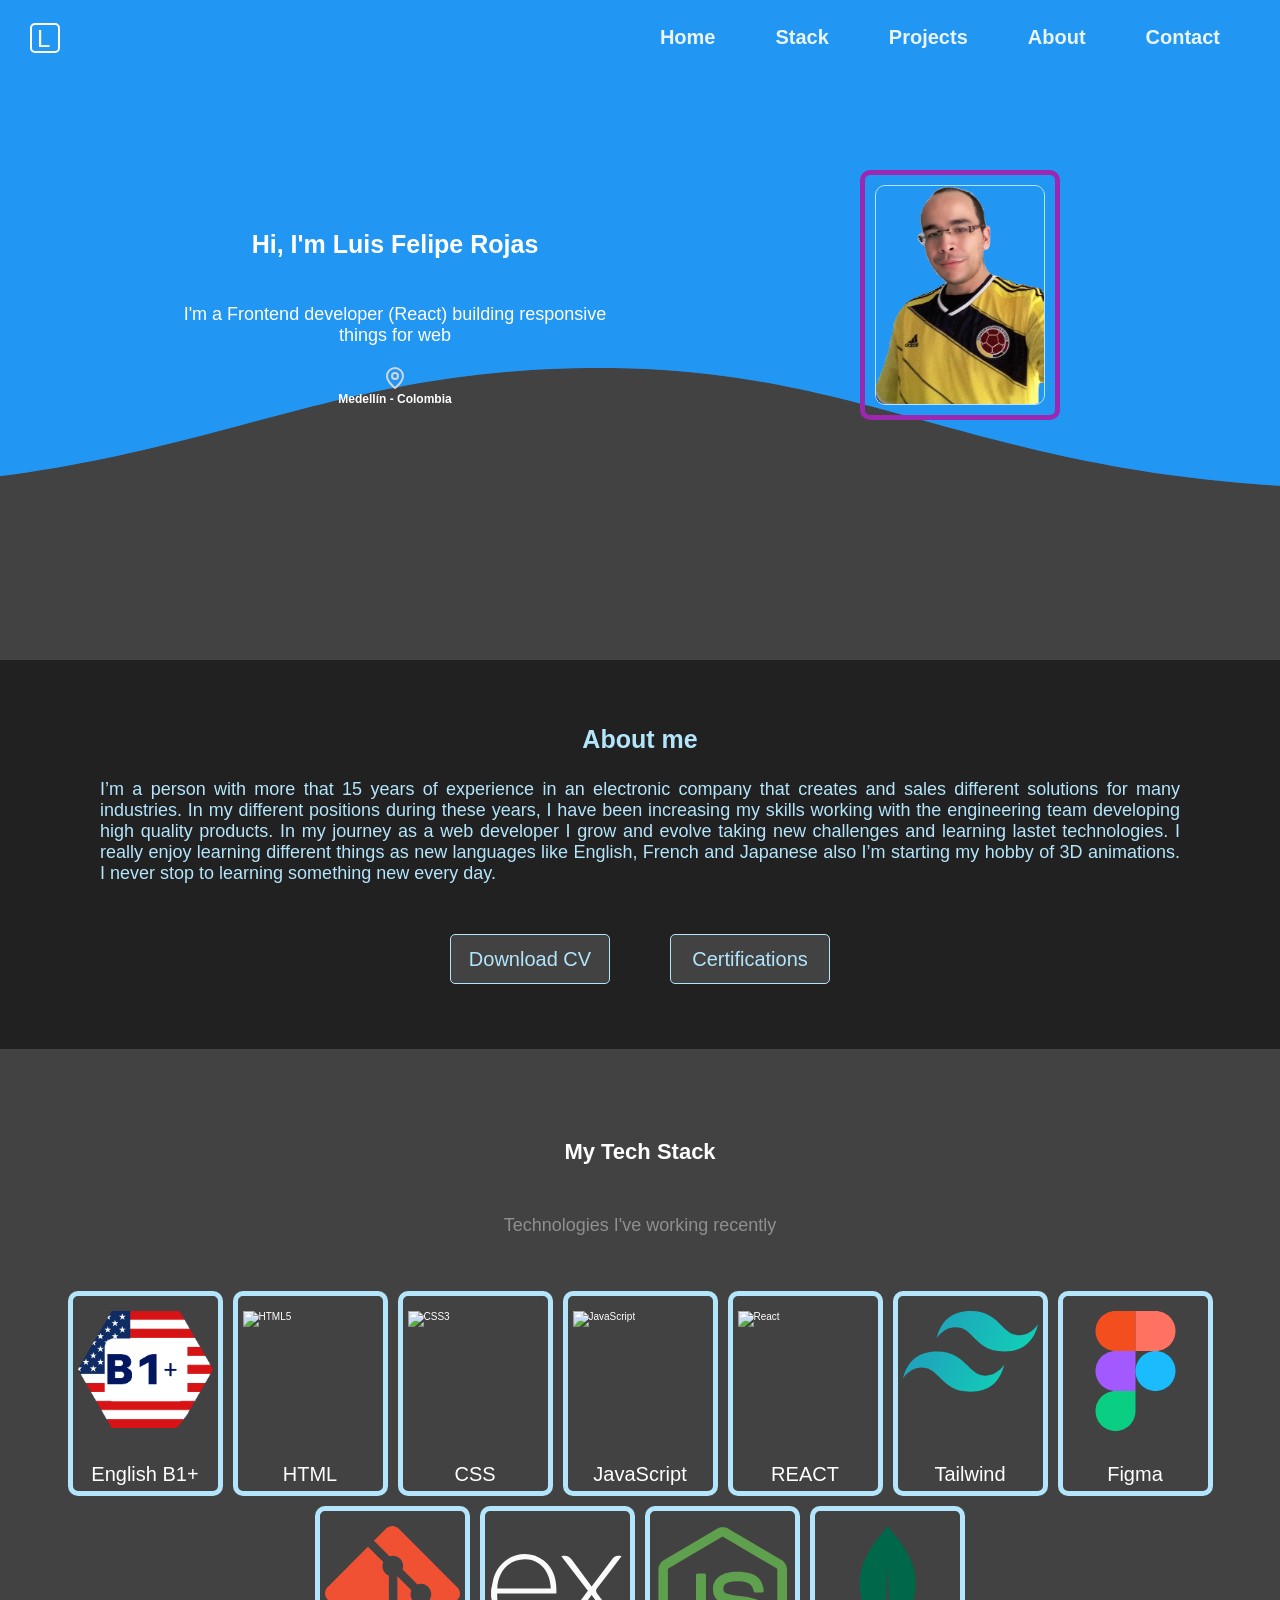
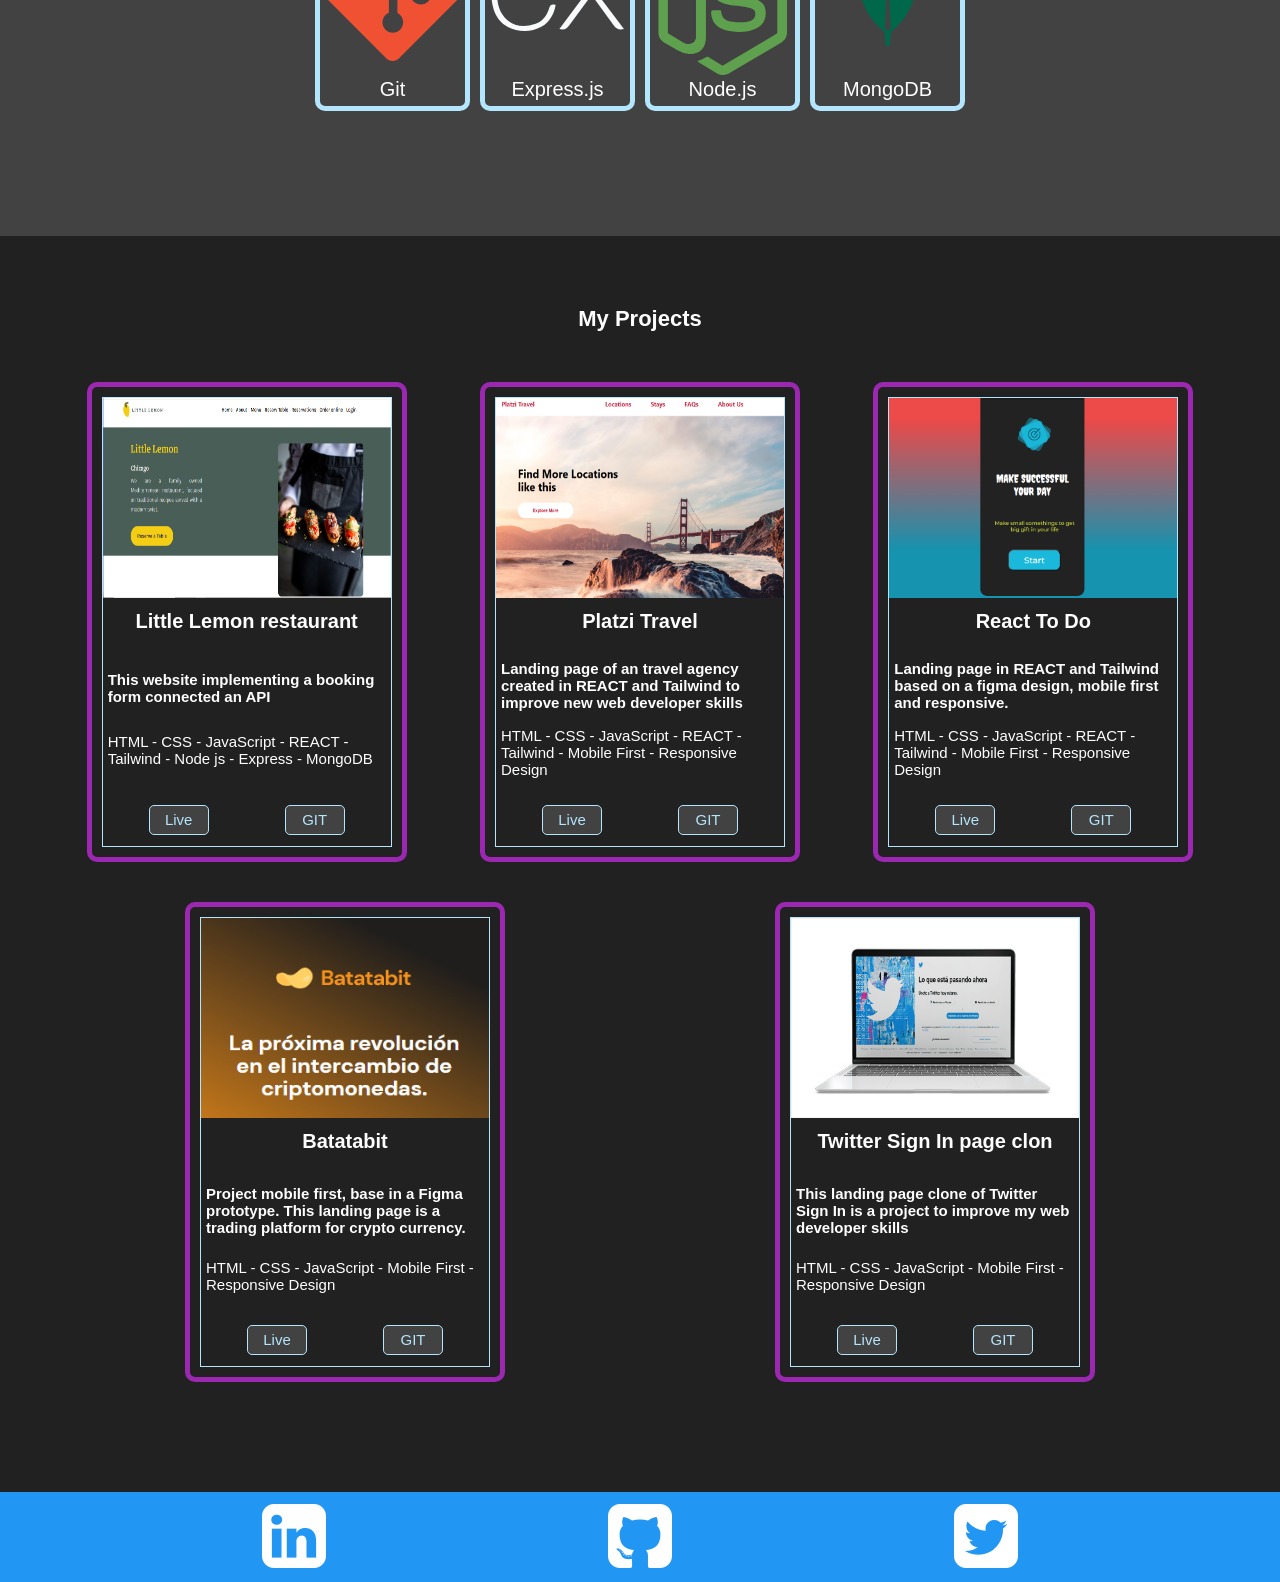
==== index.html @ 32d3980b "Se ajusta la versión para desktop" ====
<!DOCTYPE html>
<html lang="en">
  <head>
    <meta charset="UTF-8" />
    <meta http-equiv="X-UA-Compatible" content="IE=edge" />
    <meta name="viewport" content="width=device-width, initial-scale=1.0" />
    <link rel="stylesheet" href="./css/styles-mobile.css" />
    <link rel="stylesheet" href="./css/styles-tablet.css" media="screen and (min-width: 768px)" />
    <link rel="stylesheet" href="./css/styles-desktop.css" media="screen and (min-width: 1024px)" />
    <link rel="icon" href="./assets/icons/code-solid.svg" class="rel" />
    <title>Luis Felipe Rojas</title>
  </head>
  <body>
    <header class="header">
      <div class="body--header-logo"><p>L</p></div>
      <nav class="body--header-bars_links">
        <ul>
          <li><a href=".main">Home</a></li>
          <li><a href="#body--main_container-stack">Stack</a></li>
          <li><a href="#body--main_container-projects">Projects</a></li>
          <li><a href="#">About</a></li>
          <li><a href="#contact">Contact</a></li>
        </ul>
      </nav>
      <div class="body--header-bars_menu">
        <span class="bars_menu-line1"></span>
        <span class="bars_menu-line2"></span>
        <span class="bars_menu-line3"></span>
      </div>
    </header>
    <main id="main" class="main">
      <div class="body--main_container">
        <section class="body--main_container-anim">
          <div class="wave">
            <!-- start wave -->
            <div class="body--main_container-bg_color"></div>
            <div class="body--main_container-wave w1"></div>
            <div class="body--main_container-wave w2"></div>
            <!-- end wave -->
          </div>
        </section>
        <section class="body--main_container-introd">
          <div>
            <figure class="body--main_container-main_image">
              <img
                src="./assets/images/LFR-Transparente.png"
                alt="Luis Felipe Rojas"
              />
            </figure>
          </div>
          <div class="body--main_container-main_info">
            <h1>Hi, I'm Luis Felipe Rojas</h1>
            <p>
              I'm a Frontend developer (React) building responsive things for web
            </p>
            <figure class="">
              <img
                src="./assets/icons/ubication_icon.svg"
                alt="Ubicación Medellín - Colombia"
              />
            </figure>
            <h4>Medellín - Colombia</h4>
          </div>
        </section>
        <section class="body--main_container-about">
          <h2>About me</h2>
          <p>
            I’m a person with more that 15 years of experience in an electronic
            company that creates and sales different solutions for many
            industries. In my different positions during these years, I have
            been increasing my skills working with the engineering team
            developing high quality products. In my journey as a web developer I
            grow and evolve taking new challenges and learning lastet
            technologies. I really enjoy learning different things as new
            languages like English, French and Japanese also I’m starting my
            hobby of 3D animations. I never stop to learning something new every
            day.
          </p>
          <div class="body--main_container-about_buttons">
            <a
              class="CV_Button"
              href="./document/HojadeVidaLUISFELIPEROJASGONZÁLEZ.pdf"
              download="HojadeVidaLUISFELIPEROJASGONZÁLEZ"
              >Download CV
            </a>
            <a 
              class="CV_Button"
              id="certifications"
              >
              Certifications
            </a>
          </div>
        </section>
        <section
          id="body--main_container-stack"
          class="body--main_container-stack"
        >
          <h2>My Tech Stack</h2>
          <p>Technologies I've working recently</p>
          <div class="body--main_container-stackicons">
            <article class="stack_item">
              <figure>
                <img
                  src="assets/icons/Ingles B1.png"
                  alt="English B1+"
                />
              </figure>
              <p>English B1+</p>
            </article>
            <article class="stack_item">
              <figure>
                <img
                  src="https://cdn-icons-png.flaticon.com/512/174/174854.png"
                  alt="HTML5"
                />
              </figure>
              <p>HTML</p>
            </article>
            <article class="stack_item">
              <figure>
                <img
                  src="https://cdn-icons-png.flaticon.com/512/732/732190.png"
                  alt="CSS3"
                />
              </figure>
              <p>CSS</p>
            </article>
            <article class="stack_item">
              <figure>
                <img
                  src="https://cdn-icons-png.flaticon.com/512/5968/5968292.png"
                  alt="JavaScript"
                />
              </figure>
              <p>JavaScript</p>
            </article>
            <article class="stack_item">
              <figure>
                <img
                  src="https://cdn-icons-png.flaticon.com/512/1126/1126012.png"
                  alt="React"
                />
              </figure>
              <p>REACT</p>
            </article>
            <article class="stack_item">
              <figure>
                <img src="assets/icons/tailwind-css.svg" alt="Tailwind" />
              </figure>
              <p>Tailwind</p>
            </article>
            <article class="stack_item">
              <figure>
                <img
                  height="120"
                  src="./assets/icons/figma-icon.svg"
                  alt="Figma"
                />
              </figure>
              <p>Figma</p>
            </article>
            <article class="stack_item">
              <figure>
                <img src="./assets/icons/git-icon.svg" alt="Git" />
              </figure>
              <p>Git</p>
            </article>
            <article class="stack_item">
              <figure>
                <img src="./assets/icons/express-icon.svg" alt="Express.js" />
              </figure>
              <p>Express.js</p>
            </article>
            <article class="stack_item">
              <figure>
                <img src="./assets/icons/nodejs-icon.svg" alt="Node.js" />
              </figure>
              <p>Node.js</p>
            </article>
            <article class="stack_item">
              <figure>
                <img height="120" src="./assets/icons/mongodb-icon.svg" alt="MongoDB" />
              </figure>
              <p>MongoDB</p>
            </article>
          </div>
        </section>
        <section
          id="body--main_container-projects"
          class="body--main_container-projects"
        >
          <h2>My Projects</h2>
          <div class="container-projects">
            <article class="project--card">
              <div class="card_container">
                <div class="container_item">
                  <figure>
                    <img
                      src="./assets/images/LittleLemon01.png"
                      alt="Little Lemon Restaurant"
                    />
                  </figure>
                </div>
                <div class="projects_description">
                  <header>
                    <h1>Little Lemon restaurant</h1>
                  </header>
                  <h3>
                    This website implementing a booking form connected an API
                  </h3>
                  <p>
                    HTML
                    - CSS 
                    - JavaScript
                    - REACT
                    - Tailwind
                    - Node js
                    - Express
                    - MongoDB
                  </p>
                  <footer>
                    <a
                    class="card_button"
                    href="https://luisfeliperojasg.github.io/littleLemon/"
                    >
                    Live
                    </a>
                    <a
                      class="card_button"
                      href="https://github.com/LuisFelipeRojasG/littleLemon"
                      >
                      GIT
                      </a>
                  </footer>
                </div>
              </div>
            </article>
            <article class="project--card">
              <div class="card_container">
                <div class="container_item">
                  <figure>
                    <img
                      src="./assets/images/platziTravelCard.png"
                      alt="platzi Travel"
                    />
                  </figure>
                </div>
                <div class="projects_description">
                  <header>
                    <h1>Platzi Travel</h1>
                  </header>
                  <h3>
                    Landing page of an travel agency created in REACT
                    and Tailwind to improve new web developer skills
                  </h3>
                  <p>
                    HTML
                    - CSS 
                    - JavaScript
                    - REACT
                    - Tailwind
                    - Mobile First
                    - Responsive Design
                  </p>
                  <footer>
                    <a
                      class="card_button"
                      href="https://luisfeliperojasg.github.io/platzitravel/"
                      >
                      Live
                    </a>
                    <a
                      class="card_button"
                      href="https://github.com/LuisFelipeRojasG/platzitravel"
                      >
                      GIT
                    </a>
                  </footer>
                </div>
              </div>
            </article>
            <article class="project--card">
              <div class="card_container">
                <div class="container_item">
                  <figure>
                    <img
                      src="./assets/images/todoMachineCard.png"
                      alt="To Do Machine"
                    />
                  </figure>
                </div>
                <div class="projects_description">
                  <header>
                    <h1>React To Do</h1>
                  </header>
                  <h3>
                    Landing page in REACT and Tailwind based on a figma
                    design, mobile first and responsive.
                  </h3>
                  <p>
                    HTML
                    - CSS 
                    - JavaScript
                    - REACT
                    - Tailwind
                    - Mobile First
                    - Responsive Design
                  </p>
                  <footer>
                    <a
                      class="card_button"
                      href="https://luisfeliperojasg.github.io/todoMachine/"
                      >
                      Live
                    </a>
                    <a
                      class="card_button"
                      href="https://github.com/LuisFelipeRojasG/todoMachine"
                      >
                      GIT
                    </a>
                  </footer>
                </div>
              </div>
            </article>
            <article class="project--card">
              <div class="card_container">
                <div class="container_item">
                  <figure>
                    <img
                      src="./assets/images/BatatabitCard.png"
                      alt="batatabit"
                    />
                  </figure>
                </div>
                <div class="projects_description">
                  <header>
                    <h1>Batatabit</h1>
                  </header>
                  <h3>
                    Project mobile first, base in a Figma prototype. 
                    This landing page is a trading platform for crypto currency.
                  </h3>
                  <p>
                    HTML
                    - CSS 
                    - JavaScript
                    - Mobile First
                    - Responsive Design
                  </p>
                  <footer>
                    <a
                      class="card_button"
                      href="https://luisfeliperojasg.github.io/mobile-first-batatabit/"
                      >
                      Live
                      </a>
                    <a
                      class="card_button"
                      href="https://github.com/LuisFelipeRojasG/mobile-first-batatabit"
                      >
                      GIT
                      </a>
                  </footer>
                </div>
              </div>
            </article>
            <article class="project--card">
              <div class="card_container">
                <div class="container_item">
                  <figure>
                    <img src="./assets/images/laptoptwitter.png" alt="twitter" />
                  </figure>
                </div>
                <div class="projects_description">
                  <header>
                    <h1>Twitter Sign In page clon</h1>
                  </header>
                  <h3>
                    This landing page clone of Twitter Sign In is a project
                    to improve my web developer skills
                  </h3>
                  <p>
                    HTML
                    - CSS 
                    - JavaScript
                    - Mobile First
                    - Responsive Design
                  </p>
                  <footer>
                    <a
                      class="card_button"
                      href="https://luisfeliperojasg.github.io/twitter-clon/"
                      >
                      Live
                      </a>
                    <a
                      class="card_button"
                      href="https://github.com/LuisFelipeRojasG/twitter-clon"
                      >
                      GIT
                    </a>
                  </footer>
                </div>
              </div>
            </article>
          </div>
        </section>
      </div>
    </main>
    <footer id="contact">
      <a
        href="https://www.linkedin.com/in/luis-felipe-rojas-gonzalez-69213b66/"
      >
        <figure class="footer--links">
          <img src="./assets/icons/signo-de-linkedin.png" alt="Linkedin" />
        </figure>
      </a>
      <a href="https://github.com/LuisFelipeRojasG">
        <figure class="footer--links">
          <img src="./assets/icons/signo-de-github.png" alt="GitHub" />
        </figure>
      </a>
      <a href="https://twitter.com/latisstingrey">
        <figure class="footer--links">
          <img src="./assets/icons/signo-de-twitter.png" alt="Twitter" />
        </figure>
      </a>
    </footer>
    <script src="./js/scripts.js"></script>
  </body>
</html>
---- css/styles-mobile.css ----
:root {
    --paper-light: #fafafa;
    --paper-dark: #424242;
    --paper-dark-secundary: #212121;
    --primary-main: #2196f3; 
    --secundary-main: #9c27b0;
    --primary-text-blue: #ffffff;
    --secundary-text-blue: #b3e5fc;
    --primary-text-white: #000000;
    --secundary-text-white: #8f8f8f;
}

* {
    box-sizing: border-box;
    margin: 0;
    padding: 0;
    text-decoration: none;
}

html {
    max-width: 320px;
    font-size: 62.5%;
    font-family: "DM Sans", sans-serif;
}

/************************ start Body ***************/

body {
    display: grid;
    grid-template-columns: 1fr;
    grid-template-rows: auto 1fr auto;
    grid-template-areas:
        "header"
        "main"
        "footer"
    ;
    background-color: var(--paper-dark);
    overflow-x: hidden;
}

/************************ start Header ***************/

.header {
    grid-area: header;
    position: fixed;
    z-index: 10;
    display: flex;
    align-items: center;
    justify-content: center;
    width: 100vw;
    height: 75px;
    background-color: var(--primary-main);
    
}

.body--header-logo {
    width: 30px;
    height: 30px;
    text-align: center;
    border: 2px solid var(--primary-text-blue);
    border-radius: 5px;
}

.body--header-logo p{
    font-size: 2.4rem;
    line-height: 1.8rem;
    margin-right: 50%;
    padding: 5px;
    color: var(--primary-text-blue);
}

.body--header-bars_links {
    position: absolute;
    top: 75px;
    z-index: 100;
    width: 100%;
    background-color: var(--primary-main);
    opacity: 0.9;
    visibility: hidden;
}

.body--header-bars_links ul li {
    list-style: none;
    text-align: center;
    margin: 30px 0;
}

.body--header-bars_links a{
    font-size: 2rem;
    font-weight: bold;
    text-decoration-style: none;
    color: var(--primary-text-blue);
}


/*clase para el menú hamburguesa*/ 
.active_nav {
    visibility: visible;
}

/*********************** start menu three lines ********************/
.body--header-bars_menu {
    width: 40px;
    height: 35px;
    padding-left: 5px;
    margin-left: 70%;
    cursor: pointer;
}

.body--header-bars_menu span {
    display: block;
    margin-top: 5px;
    width: 100%;
    height: 5px;
    border-radius: 5px;
    background: var(--primary-text-blue);
    transform-origin: 0px 100%;
    transition: all 600ms;
}

.active_bars_menu-line1 {
    transform: rotate(45deg) translate(-2px, 1px);
}

.active_bars_menu-line2 {
    opacity: 0;
    margin-left: -30px;
}

.active_bars_menu-line3 {
    transform: rotate(-45deg) translate(-4px, 2px);
}

/*********************** end menu three lines ********************/

/************************ end Header ***************/

/************************ start main ***************/

.main {
    grid-area: main;
    width: 100vw;
    height: auto;
    margin-top: 70px;
}

.body--main_container {
    display: grid;
    grid-template-columns: 1fr;
    grid-template-rows: auto auto auto auto;
    overflow: hidden;
}

/***************** start wave ************************/

.body--main_container-anim {
    grid-row: 1/2;
    display: block;
    position: relative;
    width: 100vw;
    height: 450px;
    margin-bottom: 140px;
    overflow: hidden;
}

.body--main_container-bg_color {
    position: absolute;
    width: 100%;
    height: 50%;
    background-color: var(--primary-main);   
}

.body--main_container-wave {
    position: absolute;
    top: 170px;
    left: 0;
    width: 6000px;
    height: 100%;
    background-image: url('../assets/images/wd1.svg');
    background-position: bottom;
}

.w1 {
    animation: w1 7s linear infinite;
}

.w2 {
    animation: w2 7s linear -.125s infinite, desplazamiento 7s ease -.125s infinite;
    opacity: 0.5;
}

@keyframes w1 {
    0%{
        margin-left: 0;
    }
    100%{
        margin-left: -1600px;
    }
}

@keyframes w2 {
    0%{
        margin-left: 0;
    }
    100%{
        margin-left: -1600px;
    }
}

@keyframes desplazamiento {
    0%, 100%{
        transform: translateY(-25px);
    }
    25%{
        transform: translateY(10px);
    }
}

/***************** end wave ************************/
/*************** start introd **********************/
.body--main_container-introd {
    grid-row: 1/2;
    width: 100vw;
    height: 450px;
    position: absolute;
    display: flex;
    flex-direction: column;
    align-items: center;
}

.body--main_container-introd h1 {
    padding: 25px;
    text-align: center;
    color: var(--primary-text-blue);
    font-size: 2.5rem;
}

.body--main_container-introd p {
    padding: 20px;
    text-align: left;
    color: var(--primary-text-blue);
    font-size: 1.8rem;
}

.body--main_container-main_image {
    left: calc(50% - 100px);
    width: 200px;
    height: 250px;
    padding: 10px;
    border: 5px solid var(--secundary-main);
    border-radius: 10px;
    margin: 40px 0;
}

.body--main_container-main_image img{
    width: 170px;
    height: 220px;
    border: 1px solid var(--secundary-text-blue);
    border-radius: 10px;
}

.body--main_container-main_info {
    width: auto;
    margin-top: 20px;
    display: flex;
    flex-direction: column;
    justify-content: space-between;
    align-items: center;
}

.body--main_container-introd h4 {
    font-size: larger;
    color: var(--primary-text-blue);
}


/**************** end introd ***********************/
/*************** start about **********************/
.body--main_container-about {
    grid-row: 3/4;
    height: auto;
    margin-bottom: 50px;
    padding: 40px 0;
    display: flex;
    flex-direction: column;
    align-items: center;
    background-color: var(--paper-dark-secundary);
}

.body--main_container-about h2 {
    padding: 25px;
    text-align: center;
    color: var(--secundary-text-blue);
    font-size: 2.5rem;
}

.body--main_container-about p {
    padding: 25px;
    text-align: justify;
    color: var(--secundary-text-blue);
    font-size: 1.8rem;
}

.body--main_container-about_buttons {
    display: flex;
    flex-direction: row;
    justify-content: center;
    align-items: center;
    width: 100vw;
    height: auto;
    margin-top: 25px;
}

.CV_Button {
    width: 160px;
    height: 50px;
    margin: 25px 30px;
    padding-top: 13px;
    text-align: center;
    font-size: 2rem;
    border-radius: 5px;
    border: 1px solid var(--secundary-text-blue);
    background-color: var(--paper-dark);
    color: var(--secundary-text-blue);
}

/**************** end about ***********************/
/******************** start stack ******************/

.body--main_container-stack {
    grid-row: 5/6;
    display: flex;
    flex-direction: column;
    width: 100vw;
    height: auto;
    padding: 40px 0;
    color: var(--primary-text-blue);
}

.body--main_container-stack h2 {
    margin-bottom: 50px;
    text-align: center;
    font-size: 2.2rem;
}

.body--main_container-stack p {
    margin-bottom: 50px;
    text-align: center;
    font-size: 1.8rem;
    color: var(--secundary-text-white);
}

.body--main_container-stackicons {
    display: flex;
    flex-direction: row;
    flex-wrap: wrap;
    justify-content: center;
    align-items: center;
    width: 100vw;
    height: auto;
    margin-bottom: 80px;
}

.stack_item {
    display: flex;
    flex-direction: column;
    justify-content: space-between;
    width: 155px;
    height: 205px;
    margin: 5px;
    padding: 5px;
    border: 5px solid var(--secundary-text-blue);
    border-radius: 10px;
}

.stack_item figure img {
    width: 100%;
    margin-top: 10px;
}

.stack_item p {
    margin: 0;
    font-size: 20px;
    color: var(--primary-text-blue);
}

/******************** end stack ******************/

/******************** start proyects ******************/

.body--main_container-projects {
    grid-row: 7/8;
    width:100vw;
    height: auto;
    padding: 70px 0;
    color: var(--primary-text-blue);
    background-color: var(--paper-dark-secundary);
}

.body--main_container-projects h2 {
    margin-bottom: 50px;
    text-align: center;
    font-size: 2.2rem;
}

.project--card {
    display: flex;
    flex-direction: row;
    flex-wrap: wrap;
    justify-content: center;
    align-items: center;
    max-width: 320px;
    width: 90vw;
    height: auto;
    margin: 0 auto 40px auto;
    padding: 5px;
    border: 5px solid var(--secundary-main);
    border-radius: 10px;
}

.card_container {
    height: 450px;
    margin: 5px;
    border: 1px solid var(--secundary-text-blue);
}

.container_item img{
    width: 100%;
    height: 200px;
    margin-bottom: 5px;
}

.projects_description {
    display: flex;
    height: 235px;
    flex-direction: row;
    flex-wrap: wrap;
    justify-content: space-around;
    align-content: space-between;
}

.projects_description h1{
    font-size: 2rem;
    margin-bottom: 10px;
    padding: 5px;
}

.projects_description h3{
    font-size: 1.5rem;
    padding: 5px;
}

.projects_description footer {
    width: 100%;
    height: auto;
    background-color: var(--paper-dark-secundary);
}

.projects_description p{
    font-size: 1.5rem;
    margin-bottom: 10px;
    padding: 5px;
}

.projects_description .card_button {
    width: 60px;
    height: 30px;
    margin: 5px 30px;
    text-align: center;
    padding-top: 5px;
    text-decoration: none;
    font-size: 1.5rem;
    border-radius: 5px;
    border: 1px solid var(--secundary-text-blue);
    background-color: var(--paper-dark);
    color: var(--secundary-text-blue);
}

/******************** end proyects ******************/

/************************ end Body ***************/

/************************ start dialog ***************/



/************************ start Footer ***************/

footer {
    grid-area: footer;
    position: sticky;
    display: flex;
    justify-content: space-evenly;
    align-items: center;
    width: 100vw;
    height: 90px;
    background-color: #2196f3;
}

.footer--links {
    margin: 0 20px;
}

/************************ end Footer ***************/
---- css/styles-tablet.css ----
.container-projects {
    display: flex;
    flex-direction: row;
    flex-wrap: wrap;
    justify-content: center;
    align-items: center;
    margin: 0;
}
---- css/styles-desktop.css ----
/************************ start Header ***************/

.header {
    justify-content: space-between;
    padding: 0 30px;
}


.body--header-bars_menu {
    display: none;
}

.body--header-bars_links {
    position: relative;
    top: 0;
    width: auto;
    visibility: visible;
}

.body--header-bars_links ul {
    width: 100%;
    display: flex;
    justify-content: space-around;
    align-items: center;
}

.body--header-bars_links ul li {
    width: auto;
    margin: 0 30px;
}

/************************ end Header ***************/

/************************ start introd ***************/

.body--main_container-introd {
    display: grid;
    grid-template-columns: 1fr 1fr;
    grid-template-rows: 1fr;
    justify-items: center;
}

.body--main_container-main_image {
    grid-column: 2 / 2;
    justify-items: flex-start;
}

.body--main_container-introd h1 {
    grid-column: 1 / 2;
    grid-row: 1 / 1;
}

.body--main_container-introd p {
    grid-column: 1 / 2;
    grid-row: 1 / 1;
    text-align: center;
}

.body--main_container-main_info {
    grid-column: 1 / 2;
    grid-row: 1 / 1;
    display: flex;
    flex-direction: column;
    padding-left: 150px;
}

/************************ end introd ***************/

/**************** start about **********************/
.body--main_container-about p {
    padding: 0 100px;
}
/****************** end about **********************/

/******************** start stack ******************/
.body--main_container-stackicons {
    padding: 0 50px;
}
/******************** end stack ******************/

/******************** start proyects ******************/
.container-projects {
    padding: 0 50px;
}

/******************** end proyects ******************/
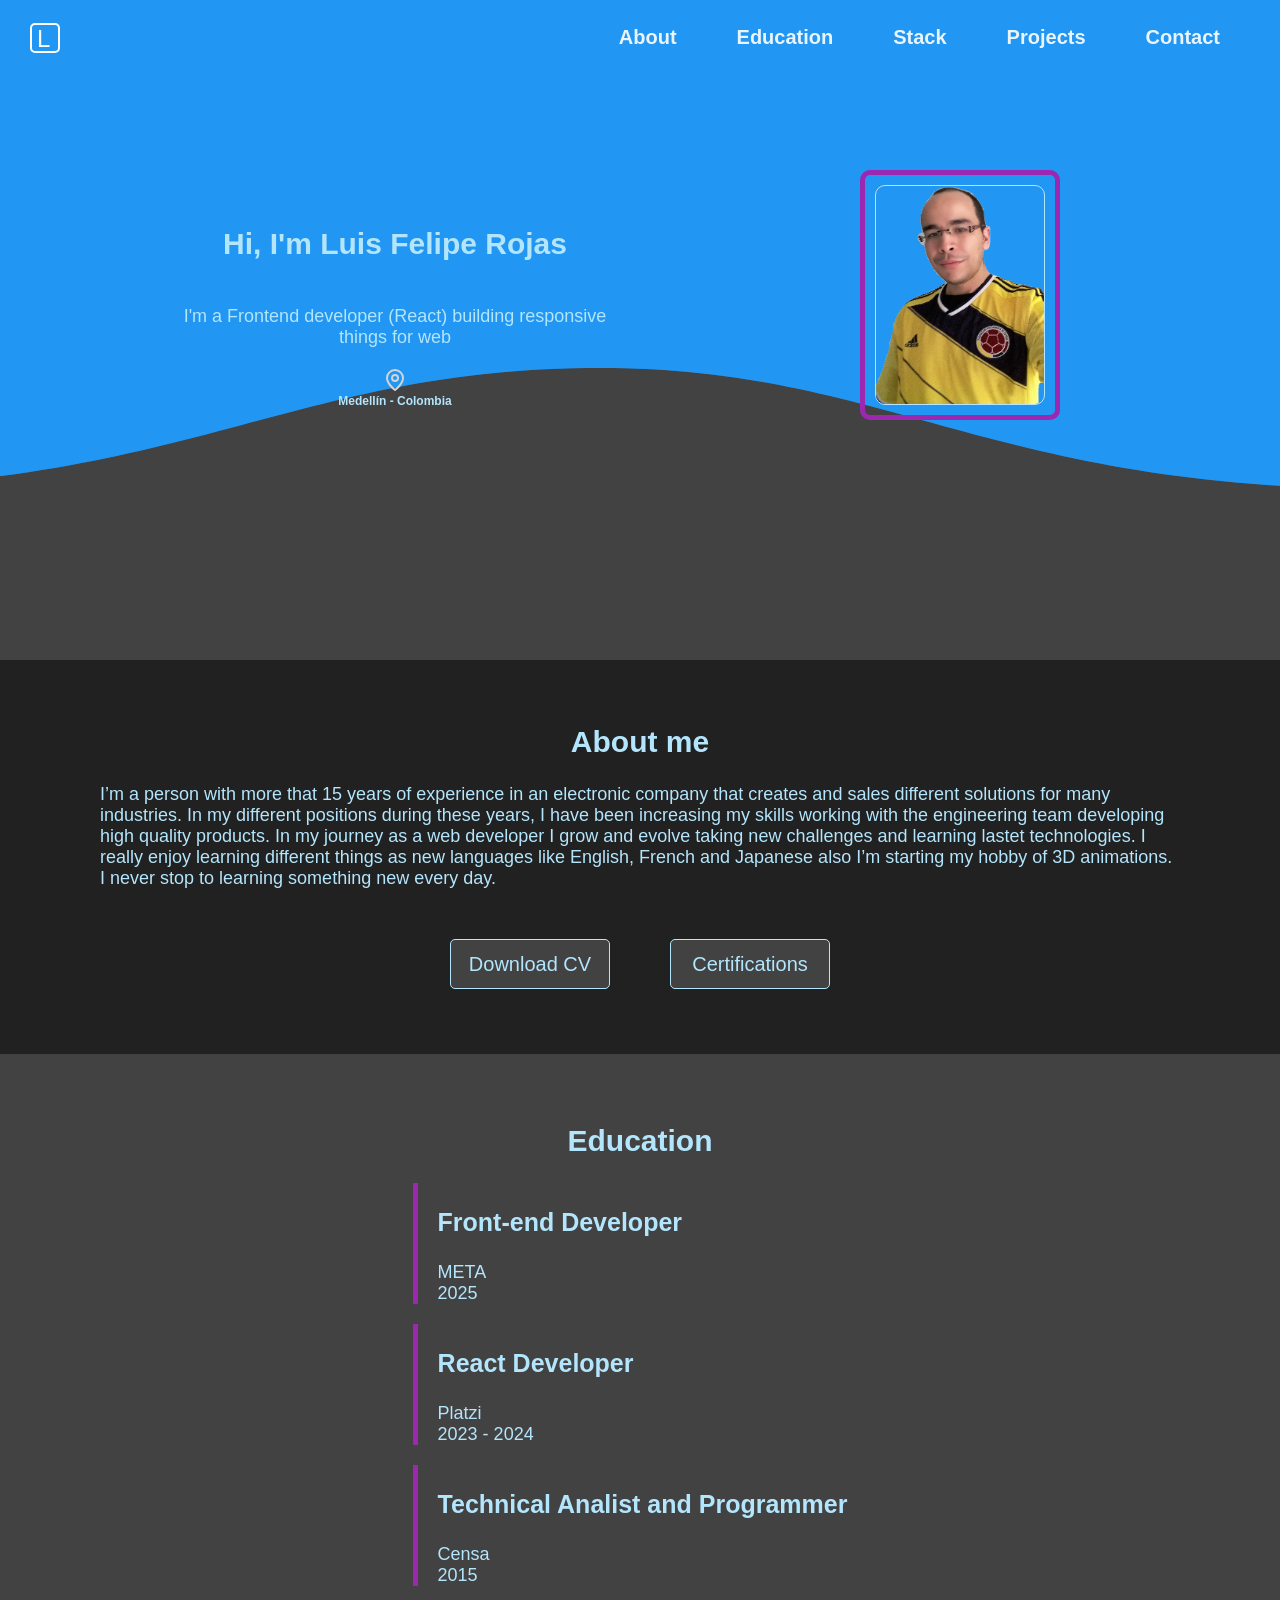
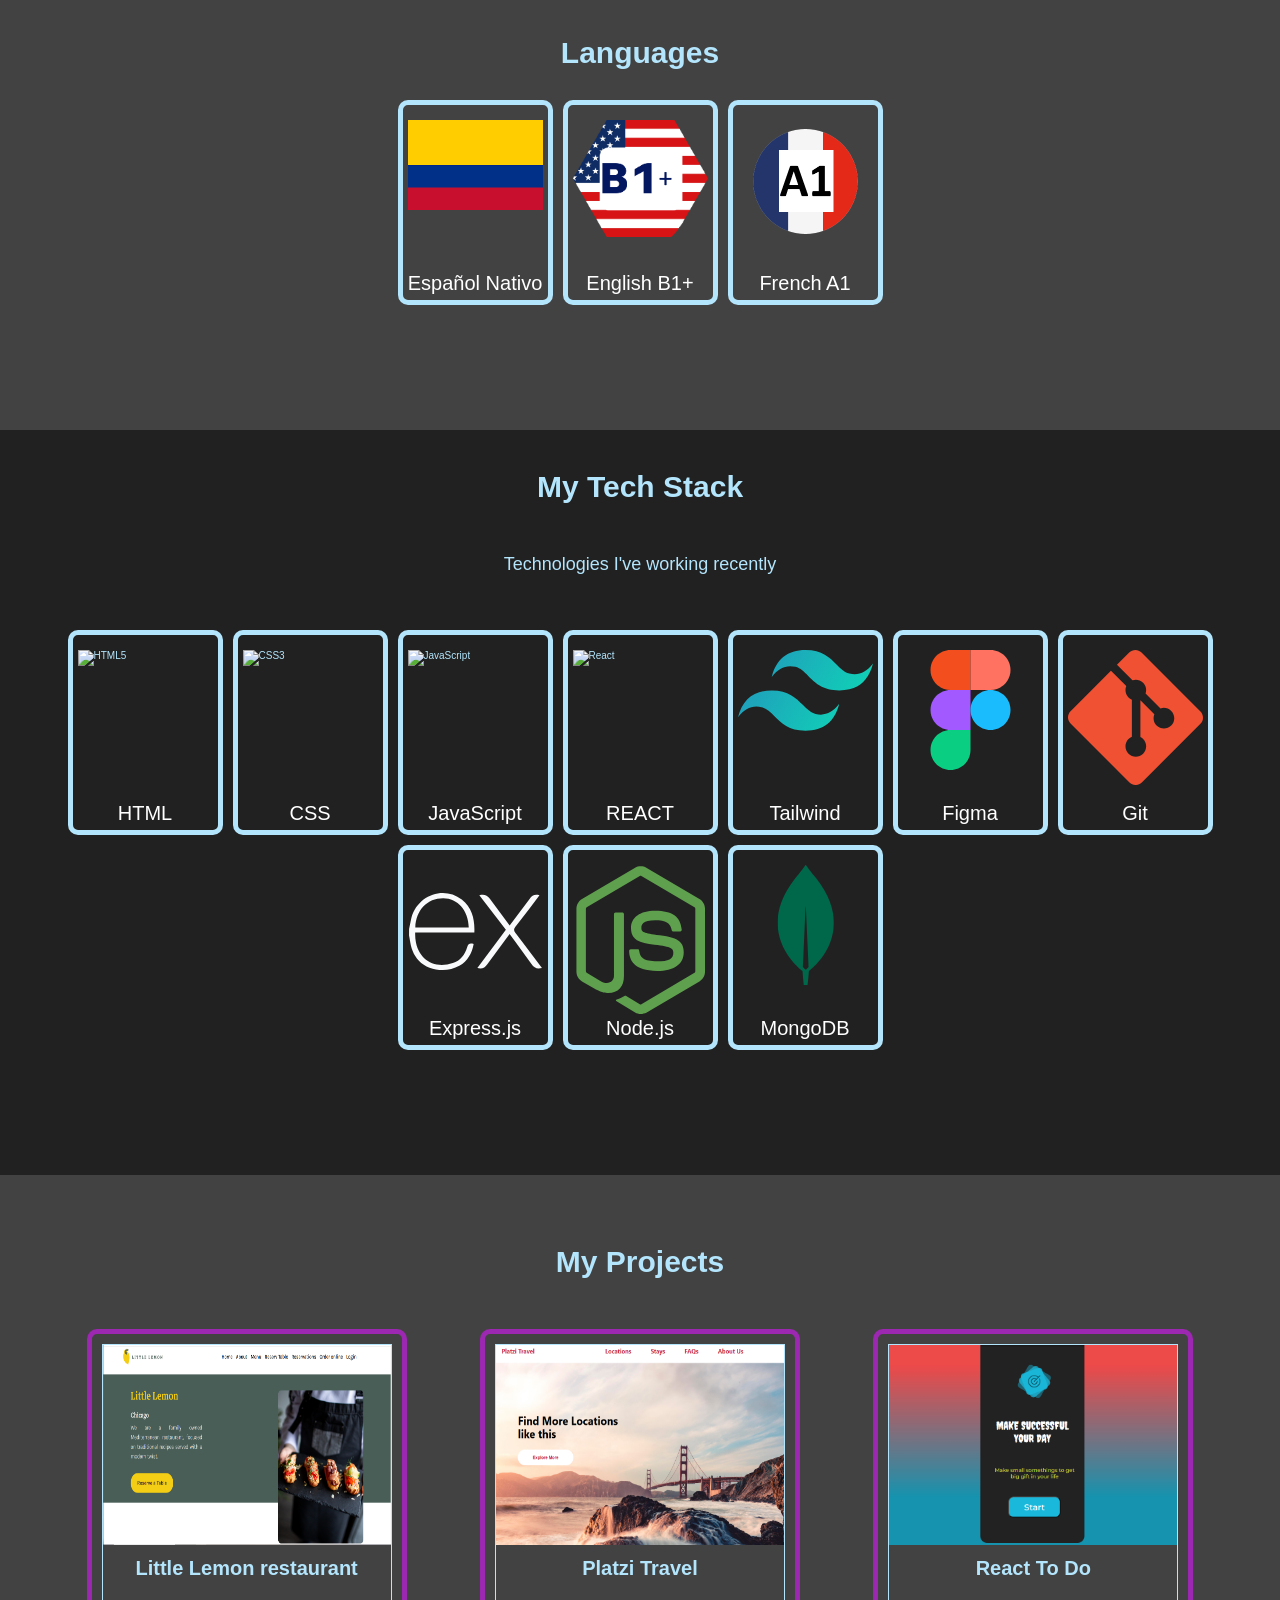
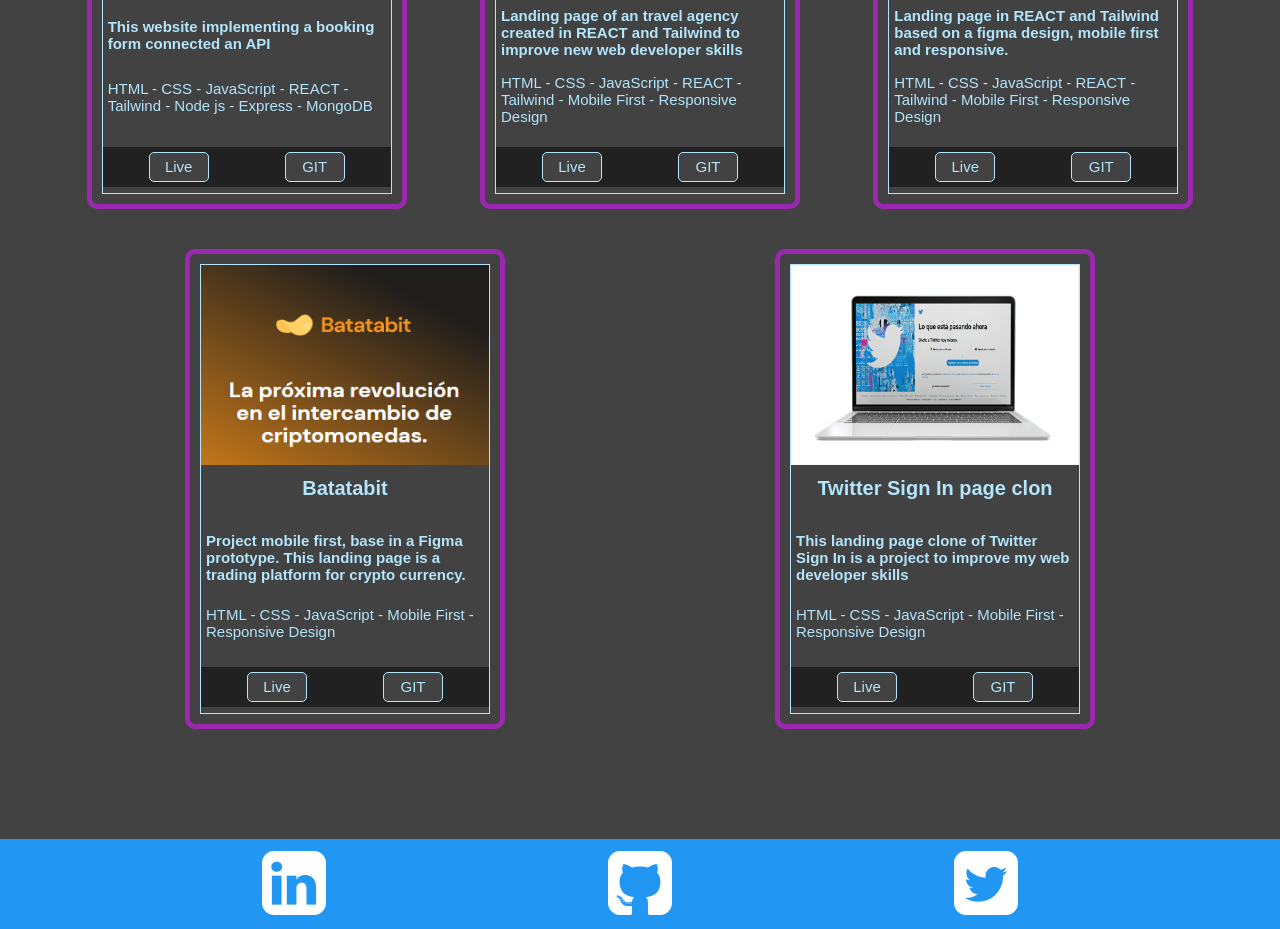
==== commit 5b7a718e: "Se agrega la educación y los idiomas" ====
--- a/index.html
+++ b/index.html
@@ -15,10 +15,10 @@
       <div class="body--header-logo"><p>L</p></div>
       <nav class="body--header-bars_links">
         <ul>
-          <li><a href=".main">Home</a></li>
+          <li><a href="#">About</a></li>
+          <li><a href="#body--main_container-education">Education</a></li>
           <li><a href="#body--main_container-stack">Stack</a></li>
           <li><a href="#body--main_container-projects">Projects</a></li>
-          <li><a href="#">About</a></li>
           <li><a href="#contact">Contact</a></li>
         </ul>
       </nav>
@@ -53,7 +53,7 @@
             <p>
               I'm a Frontend developer (React) building responsive things for web
             </p>
-            <figure class="">
+            <figure>
               <img
                 src="./assets/icons/ubication_icon.svg"
                 alt="Ubicación Medellín - Colombia"
@@ -63,7 +63,7 @@
           </div>
         </section>
         <section class="body--main_container-about">
-          <h2>About me</h2>
+          <h1>About me</h1>
           <p>
             I’m a person with more that 15 years of experience in an electronic
             company that creates and sales different solutions for many
@@ -86,27 +86,85 @@
             <a 
               class="CV_Button"
               id="certifications"
+              href="https://drive.google.com/drive/folders/1zxOtViYtOSnop_KM7zDgC8Bsm5nKeW9J"
               >
               Certifications
             </a>
           </div>
+        </section>
+        <section id="body--main_container-education" class="body--main_container-education">
+          <article class="body--main_container-educationlist">
+            <h1>Education</h1>
+            <div>
+              <div class="educationlist--item">
+                <h2>Front-end Developer</h2>
+                <p>
+                  META
+                </p>
+                <p>
+                  2025
+                </p>
+              </div>
+              <div class="educationlist--item">
+                <h2>React Developer</h2>
+                <p>
+                  Platzi
+                </p>
+                <p>
+                  2023 - 2024
+                </p>
+              </div>
+              <div class="educationlist--item">
+                <h2>Technical Analist and Programmer</h2>
+                <p>
+                  Censa
+                </p>
+                <p>
+                  2015
+                </p>
+              </div>
+            </div>
+          </article>
+          <article class="body--main_container-educationicons">
+            <h1>Languages</h1>
+            <div class="language_container">
+              <div class="language_item">
+                <figure>
+                  <img
+                    src="assets/icons/Español.png"
+                    alt="Español Nativo"
+                  />
+                </figure>
+                <p>Español Nativo</p>
+              </div>
+              <div class="language_item">
+                <figure>
+                  <img
+                    src="assets/icons/Ingles B1.png"
+                    alt="English B1+"
+                  />
+                </figure>
+                <p>English B1+</p>
+              </div>
+              <div class="language_item">
+                <figure>
+                  <img
+                    src="assets/icons/Frances.png"
+                    alt="French A1"
+                  />
+                </figure>
+                <p>French A1</p>
+              </div>
+            </div>
+          </article>
         </section>
         <section
           id="body--main_container-stack"
           class="body--main_container-stack"
         >
-          <h2>My Tech Stack</h2>
+          <h1>My Tech Stack</h1>
           <p>Technologies I've working recently</p>
           <div class="body--main_container-stackicons">
-            <article class="stack_item">
-              <figure>
-                <img
-                  src="assets/icons/Ingles B1.png"
-                  alt="English B1+"
-                />
-              </figure>
-              <p>English B1+</p>
-            </article>
             <article class="stack_item">
               <figure>
                 <img
@@ -189,7 +247,7 @@
           id="body--main_container-projects"
           class="body--main_container-projects"
         >
-          <h2>My Projects</h2>
+          <h1>My Projects</h1>
           <div class="container-projects">
             <article class="project--card">
               <div class="card_container">
--- a/css/styles-mobile.css
+++ b/css/styles-mobile.css
@@ -147,7 +147,7 @@
 .body--main_container {
     display: grid;
     grid-template-columns: 1fr;
-    grid-template-rows: auto auto auto auto;
+    grid-template-rows: auto auto auto auto auto;
     overflow: hidden;
 }
 
@@ -231,14 +231,14 @@
 .body--main_container-introd h1 {
     padding: 25px;
     text-align: center;
-    color: var(--primary-text-blue);
-    font-size: 2.5rem;
+    color: var(--secundary-text-blue);
+    font-size: 3rem;
 }
 
 .body--main_container-introd p {
     padding: 20px;
     text-align: left;
-    color: var(--primary-text-blue);
+    color: var(--secundary-text-blue);
     font-size: 1.8rem;
 }
 
@@ -270,9 +270,12 @@
 
 .body--main_container-introd h4 {
     font-size: larger;
-    color: var(--primary-text-blue);
-}
-
+    color: var(--secundary-text-blue);
+}
+
+.body--main_container-main_info img {
+    color: var(--secundary-text-blue);
+}
 
 /**************** end introd ***********************/
 /*************** start about **********************/
@@ -287,16 +290,15 @@
     background-color: var(--paper-dark-secundary);
 }
 
-.body--main_container-about h2 {
+.body--main_container-about h1 {
     padding: 25px;
     text-align: center;
     color: var(--secundary-text-blue);
-    font-size: 2.5rem;
+    font-size: 3rem;
 }
 
 .body--main_container-about p {
     padding: 25px;
-    text-align: justify;
     color: var(--secundary-text-blue);
     font-size: 1.8rem;
 }
@@ -325,32 +327,60 @@
 }
 
 /**************** end about ***********************/
-/******************** start stack ******************/
-
-.body--main_container-stack {
+/**************** start education ***********************/
+.body--main_container-education {
     grid-row: 5/6;
-    display: flex;
-    flex-direction: column;
-    width: 100vw;
-    height: auto;
-    padding: 40px 0;
-    color: var(--primary-text-blue);
-}
-
-.body--main_container-stack h2 {
-    margin-bottom: 50px;
-    text-align: center;
-    font-size: 2.2rem;
-}
-
-.body--main_container-stack p {
-    margin-bottom: 50px;
-    text-align: center;
+    height: auto;
+    margin-bottom: 20px;
+    padding: 20px 0;
+    display: flex;
+    flex-direction: column;
+    align-items: center;
+    justify-content: space-between;
+}
+
+.educationlist--item {
+    margin: 20px 20px 0;
+    padding: 0 20px 0;
+    border-left: 5px solid var(--secundary-main);
+}
+
+.body--main_container-education h1 {
+    margin-bottom: 25px;
+    text-align: center;
+    color: var(--secundary-text-blue);
+    font-size: 3rem;
+}
+
+.body--main_container-education h2 {
+    padding: 25px 0;
+    color: var(--secundary-text-blue);
+    font-size: 2.5rem;
+}
+
+.body--main_container-education p {
+    color: var(--secundary-text-blue);
     font-size: 1.8rem;
-    color: var(--secundary-text-white);
-}
-
-.body--main_container-stackicons {
+}
+
+.body--main_container-educationicons {
+    display: flex;
+    flex-direction: column;
+    align-items: center;
+    justify-content: space-between;
+    width: 100vw;
+    height: auto;
+    margin-top: 50px;
+}
+
+.body--main_container-educationicons h1 {
+    margin-bottom: 25px;
+    text-align: center;
+    color: var(--secundary-text-blue);
+    font-size: 3rem;
+}
+
+.language_container {
     display: flex;
     flex-direction: row;
     flex-wrap: wrap;
@@ -361,7 +391,7 @@
     margin-bottom: 80px;
 }
 
-.stack_item {
+.language_item {
     display: flex;
     flex-direction: column;
     justify-content: space-between;
@@ -373,6 +403,69 @@
     border-radius: 10px;
 }
 
+.language_item figure img {
+    width: 100%;
+    margin-top: 10px;
+}
+
+.language_item p {
+    margin: 0;
+    font-size: 20px;
+    color: var(--primary-text-blue);
+    text-align: center;
+}
+
+
+/**************** end education ***********************/
+/******************** start stack ******************/
+
+.body--main_container-stack {
+    grid-row: 7/8;
+    display: flex;
+    flex-direction: column;
+    width: 100vw;
+    height: auto;
+    padding: 40px 0;
+    color: var(--secundary-text-blue);
+    background-color: var(--paper-dark-secundary);
+}
+
+.body--main_container-stack h1 {
+    margin-bottom: 50px;
+    text-align: center;
+    font-size: 3rem;
+}
+
+.body--main_container-stack p {
+    margin-bottom: 50px;
+    text-align: center;
+    font-size: 1.8rem;
+    color: var(--secundary-text-blue);
+}
+
+.body--main_container-stackicons {
+    display: flex;
+    flex-direction: row;
+    flex-wrap: wrap;
+    justify-content: center;
+    align-items: center;
+    width: 100vw;
+    height: auto;
+    margin-bottom: 80px;
+}
+
+.stack_item {
+    display: flex;
+    flex-direction: column;
+    justify-content: space-between;
+    width: 155px;
+    height: 205px;
+    margin: 5px;
+    padding: 5px;
+    border: 5px solid var(--secundary-text-blue);
+    border-radius: 10px;
+}
+
 .stack_item figure img {
     width: 100%;
     margin-top: 10px;
@@ -389,18 +482,17 @@
 /******************** start proyects ******************/
 
 .body--main_container-projects {
-    grid-row: 7/8;
+    grid-row: 9/10;
     width:100vw;
     height: auto;
     padding: 70px 0;
-    color: var(--primary-text-blue);
-    background-color: var(--paper-dark-secundary);
-}
-
-.body--main_container-projects h2 {
+    color: var(--secundary-text-blue);
+}
+
+.body--main_container-projects h1 {
     margin-bottom: 50px;
     text-align: center;
-    font-size: 2.2rem;
+    font-size: 3rem;
 }
 
 .project--card {
@@ -480,9 +572,6 @@
 
 /************************ end Body ***************/
 
-/************************ start dialog ***************/
-
-
 
 /************************ start Footer ***************/
 
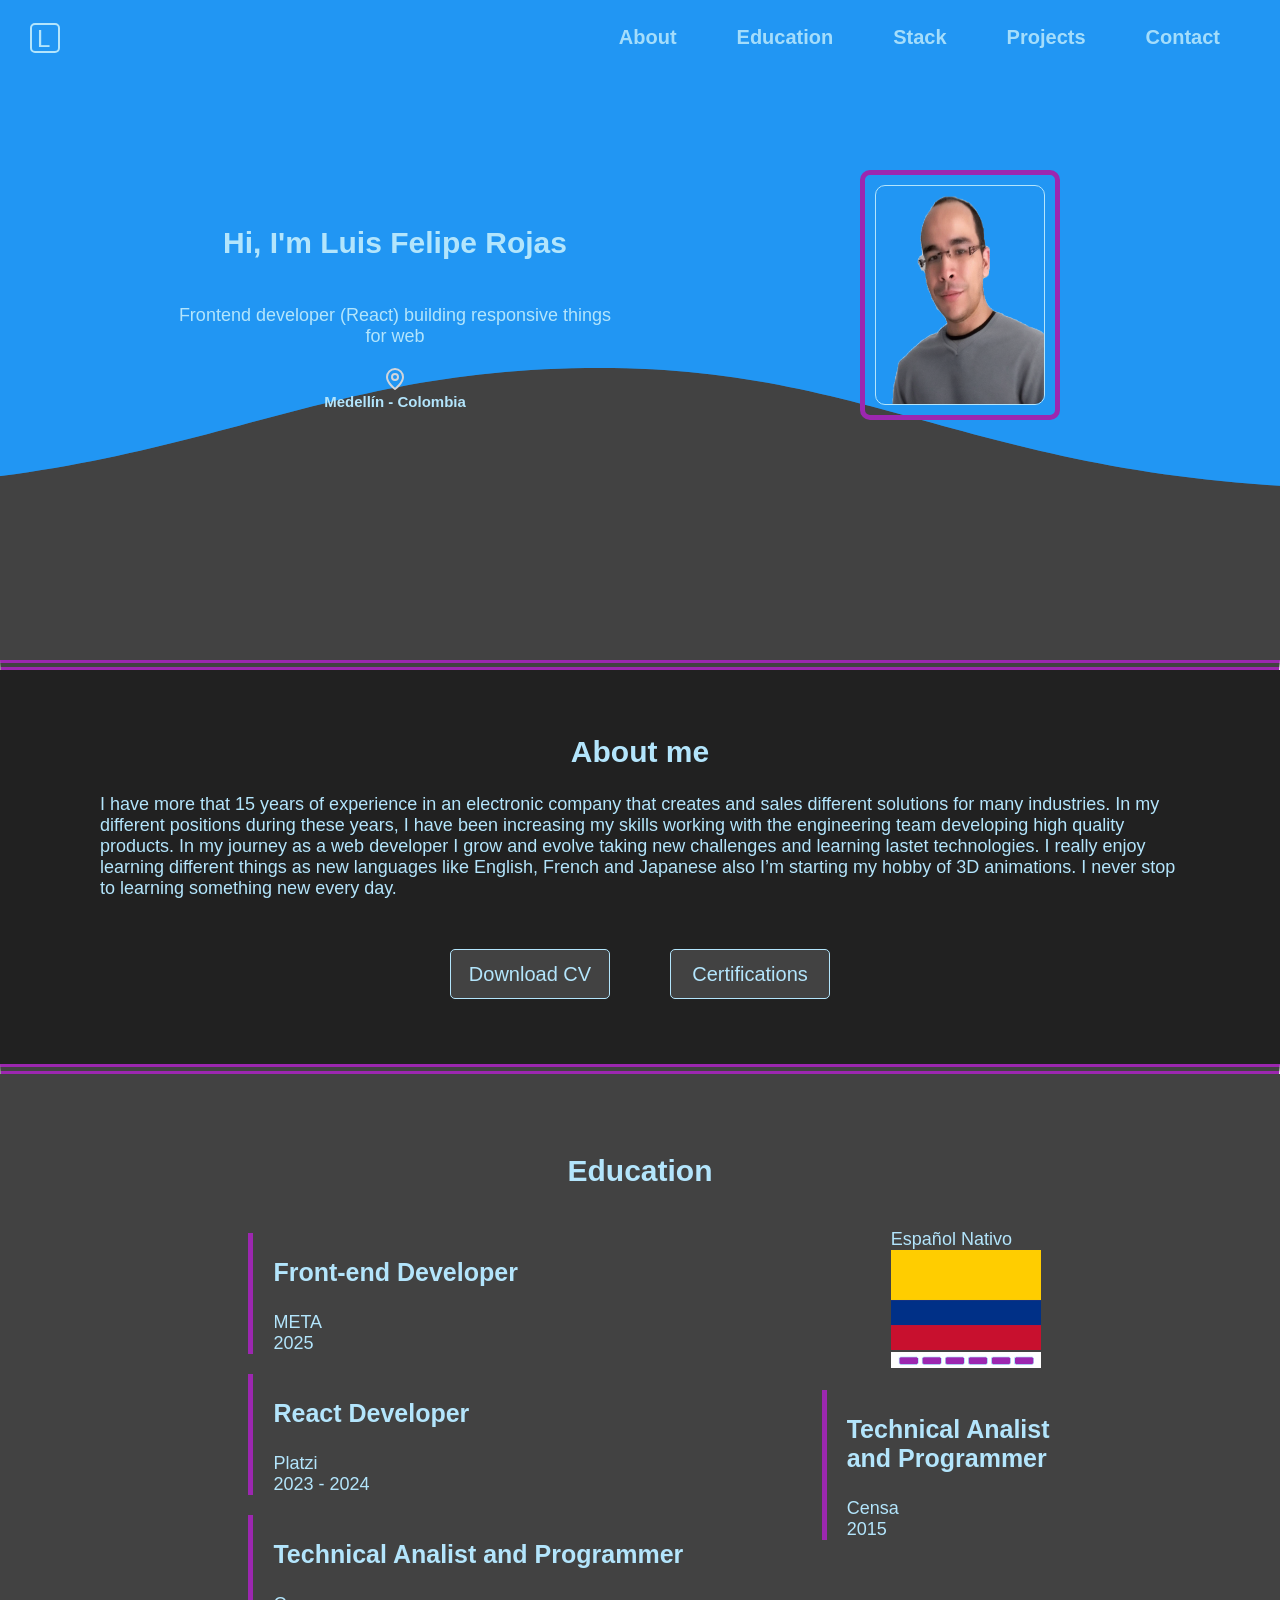
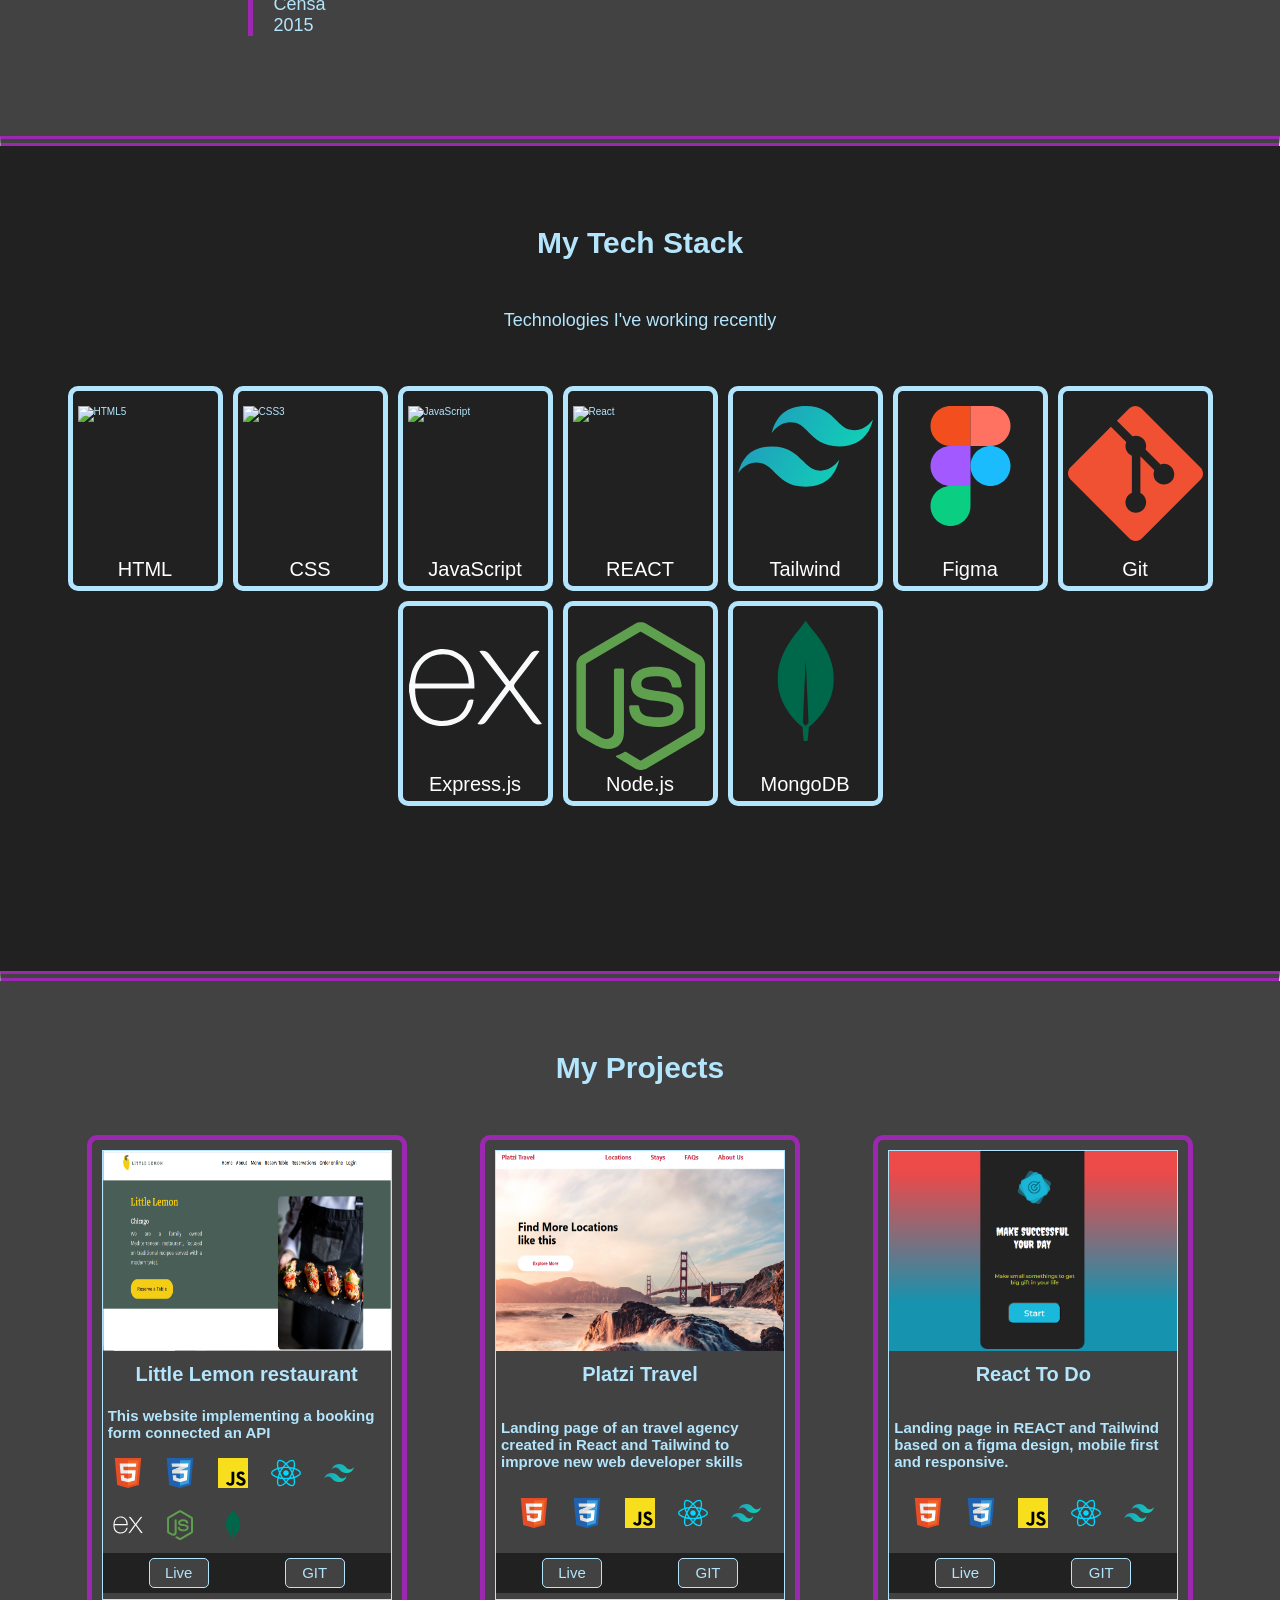
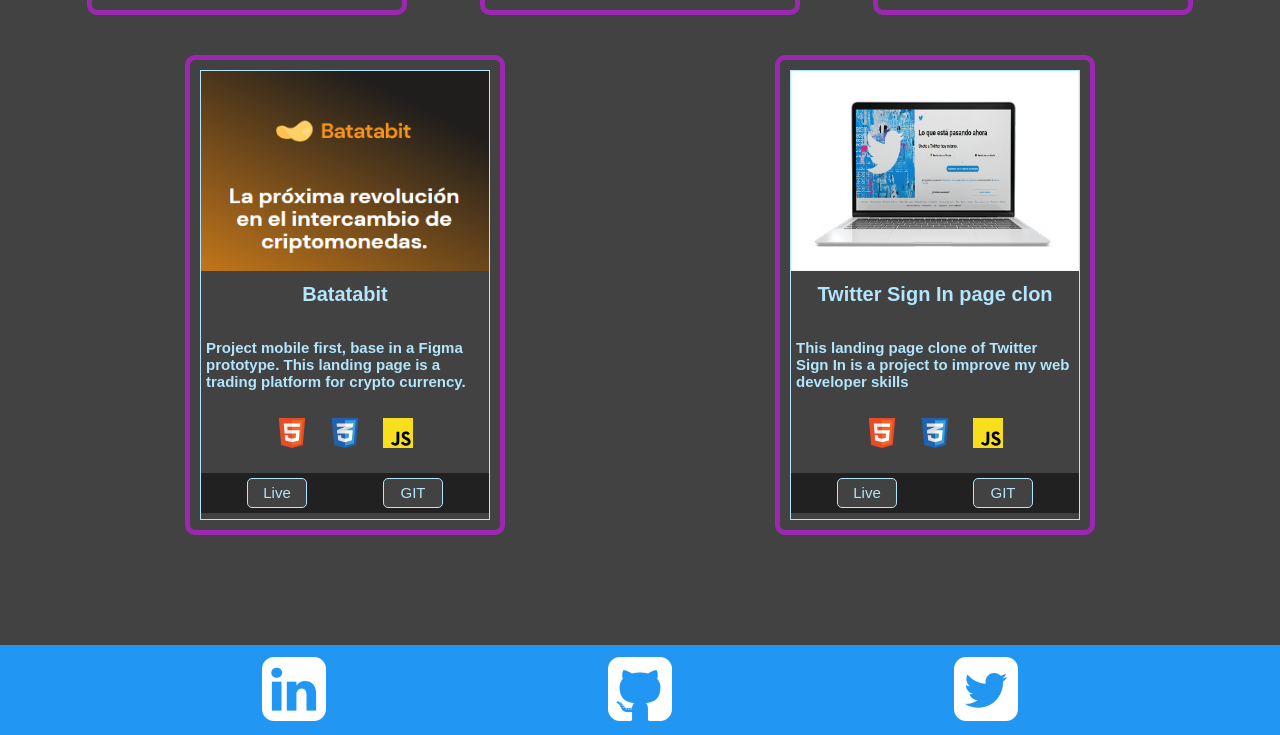
==== commit 9c47f90e: "Se ajusta navegación, foto perfil, tarjetas de proyectos" ====
--- a/index.html
+++ b/index.html
@@ -15,10 +15,10 @@
       <div class="body--header-logo"><p>L</p></div>
       <nav class="body--header-bars_links">
         <ul>
-          <li><a href="#">About</a></li>
-          <li><a href="#body--main_container-education">Education</a></li>
-          <li><a href="#body--main_container-stack">Stack</a></li>
-          <li><a href="#body--main_container-projects">Projects</a></li>
+          <li><a href="#line-about">About</a></li>
+          <li><a href="#line-education">Education</a></li>
+          <li><a href="#line-stack">Stack</a></li>
+          <li><a href="#line-projects">Projects</a></li>
           <li><a href="#contact">Contact</a></li>
         </ul>
       </nav>
@@ -43,7 +43,7 @@
           <div>
             <figure class="body--main_container-main_image">
               <img
-                src="./assets/images/LFR-Transparente.png"
+                src="./assets/images/LFR-transparente.png"
                 alt="Luis Felipe Rojas"
               />
             </figure>
@@ -51,7 +51,7 @@
           <div class="body--main_container-main_info">
             <h1>Hi, I'm Luis Felipe Rojas</h1>
             <p>
-              I'm a Frontend developer (React) building responsive things for web
+              Frontend developer (React) building responsive things for web
             </p>
             <figure>
               <img
@@ -59,13 +59,14 @@
                 alt="Ubicación Medellín - Colombia"
               />
             </figure>
-            <h4>Medellín - Colombia</h4>
+            <h2>Medellín - Colombia</h2>
           </div>
         </section>
+        <hr id="line-about" />
         <section class="body--main_container-about">
           <h1>About me</h1>
           <p>
-            I’m a person with more that 15 years of experience in an electronic
+            I have more that 15 years of experience in an electronic
             company that creates and sales different solutions for many
             industries. In my different positions during these years, I have
             been increasing my skills working with the engineering team
@@ -77,87 +78,117 @@
             day.
           </p>
           <div class="body--main_container-about_buttons">
-            <a
+            <button
               class="CV_Button"
-              href="./document/HojadeVidaLUISFELIPEROJASGONZÁLEZ.pdf"
-              download="HojadeVidaLUISFELIPEROJASGONZÁLEZ"
+              href="./document/CV - Luis Felipe Rojas_Frontend Developer.pdf"
+              download="CV-Luis Felipe Rojas_Frontend Developer"
               >Download CV
-            </a>
-            <a 
+            </button>
+            <button 
               class="CV_Button"
               id="certifications"
-              href="https://drive.google.com/drive/folders/1zxOtViYtOSnop_KM7zDgC8Bsm5nKeW9J"
               >
               Certifications
-            </a>
+            </button>
           </div>
         </section>
+        <hr id="line-education" />
         <section id="body--main_container-education" class="body--main_container-education">
-          <article class="body--main_container-educationlist">
-            <h1>Education</h1>
-            <div>
-              <div class="educationlist--item">
-                <h2>Front-end Developer</h2>
-                <p>
-                  META
-                </p>
-                <p>
-                  2025
-                </p>
-              </div>
-              <div class="educationlist--item">
-                <h2>React Developer</h2>
-                <p>
-                  Platzi
-                </p>
-                <p>
-                  2023 - 2024
-                </p>
-              </div>
-              <div class="educationlist--item">
-                <h2>Technical Analist and Programmer</h2>
-                <p>
-                  Censa
-                </p>
-                <p>
-                  2015
-                </p>
-              </div>
-            </div>
-          </article>
-          <article class="body--main_container-educationicons">
-            <h1>Languages</h1>
-            <div class="language_container">
-              <div class="language_item">
-                <figure>
-                  <img
-                    src="assets/icons/Español.png"
-                    alt="Español Nativo"
-                  />
-                </figure>
-                <p>Español Nativo</p>
-              </div>
-              <div class="language_item">
-                <figure>
-                  <img
-                    src="assets/icons/Ingles B1.png"
-                    alt="English B1+"
-                  />
-                </figure>
-                <p>English B1+</p>
-              </div>
-              <div class="language_item">
-                <figure>
-                  <img
-                    src="assets/icons/Frances.png"
-                    alt="French A1"
-                  />
-                </figure>
-                <p>French A1</p>
-              </div>
-            </div>
-          </article>
+          <h1 id="Education">Education</h1>
+          <div class="body--main_container-education_container">
+            <article class="body--main_container-educationlist">
+              <div>
+                <div class="educationlist--item">
+                  <h2>Front-end Developer</h2>
+                  <p>
+                    META
+                  </p>
+                  <p>
+                    2025
+                  </p>
+                </div>
+                <div class="educationlist--item">
+                  <h2>React Developer</h2>
+                  <p>
+                    Platzi
+                  </p>
+                  <p>
+                    2023 - 2024
+                  </p>
+                </div>
+                <div class="educationlist--item">
+                  <h2>Technical Analist and Programmer</h2>
+                  <p>
+                    Censa
+                  </p>
+                  <p>
+                    2015
+                  </p>
+                </div>
+              </div>
+            </article>
+            <article class="body--main_container-languageicons">
+              <div class="language_container">
+                <div class="language_item">
+                  <figure>
+                    <img
+                      src="assets/icons/Español.png"
+                      alt="Español Nativo"
+                    />
+                  </figure>
+                  <p>Español Nativo</p>
+                </div>
+                <div class="language_item">
+                  <figure>
+                    <img
+                      src="assets/icons/Ingles B1.png"
+                      alt="English B1+"
+                    />
+                  </figure>
+                  <p>English B1+</p>
+                </div>
+                <div class="language_item">
+                  <figure>
+                    <img
+                      src="assets/icons/Frances.png"
+                      alt="French A1"
+                    />
+                  </figure>
+                  <p>French A1</p>
+                </div>
+              </div>
+            </article>
+            <article class="body--main_container-languagelevel">
+              <div class="language_container">
+                <div class="language_level">
+                  <p>Español Nativo</p>
+                  <figure>
+                    <img
+                      src="assets/icons/Español.png"
+                      alt="Español Nativo"
+                    />
+                  </figure>
+                  <figure>
+                    <img
+                      src="assets/images/españollevel.png"
+                      alt="Español level"
+                    />
+                  </figure>
+                </div>
+                <div class="educationlist--item">
+                  <h2>Technical Analist and Programmer</h2>
+                  <p>
+                    Censa
+                  </p>
+                  <p>
+                    2015
+                  </p>
+                </div>
+              </div>
+            </article>
+          </div>
         </section>
+        <hr id="line-stack" />
         <section
           id="body--main_container-stack"
           class="body--main_container-stack"
@@ -243,6 +274,7 @@
             </article>
           </div>
         </section>
+        <hr id="line-projects" />
         <section
           id="body--main_container-projects"
           class="body--main_container-projects"
@@ -266,16 +298,16 @@
                   <h3>
                     This website implementing a booking form connected an API
                   </h3>
-                  <p>
-                    HTML
-                    - CSS 
-                    - JavaScript
-                    - REACT
-                    - Tailwind
-                    - Node js
-                    - Express
-                    - MongoDB
-                  </p>
+                  <figure>
+                    <img src="./assets/icons/html-icon.svg" alt="Html">
+                    <img src="./assets/icons/css-icon.svg" alt="Css">
+                    <img src="./assets/icons/javascript-icon.svg" alt="JavaScript">
+                    <img src="./assets/icons/react-js-icon.svg" alt="React">
+                    <img src="./assets/icons/tailwind-css.svg" alt="Tailwind">
+                    <img src="./assets/icons/express-icon.svg" alt="Express.js">
+                    <img src="./assets/icons/nodejs-icon.svg" alt="Node.js">
+                    <img src="./assets/icons/mongodb-icon.svg" alt="MongoDB">
+                  </figure>
                   <footer>
                     <a
                     class="card_button"
@@ -308,18 +340,16 @@
                     <h1>Platzi Travel</h1>
                   </header>
                   <h3>
-                    Landing page of an travel agency created in REACT
+                    Landing page of an travel agency created in React
                     and Tailwind to improve new web developer skills
                   </h3>
-                  <p>
-                    HTML
-                    - CSS 
-                    - JavaScript
-                    - REACT
-                    - Tailwind
-                    - Mobile First
-                    - Responsive Design
-                  </p>
+                  <figure>
+                    <img src="./assets/icons/html-icon.svg" alt="Html">
+                    <img src="./assets/icons/css-icon.svg" alt="Css">
+                    <img src="./assets/icons/javascript-icon.svg" alt="JavaScript">
+                    <img src="./assets/icons/react-js-icon.svg" alt="React">
+                    <img src="./assets/icons/tailwind-css.svg" alt="Tailwind">
+                  </figure>
                   <footer>
                     <a
                       class="card_button"
@@ -355,15 +385,13 @@
                     Landing page in REACT and Tailwind based on a figma
                     design, mobile first and responsive.
                   </h3>
-                  <p>
-                    HTML
-                    - CSS 
-                    - JavaScript
-                    - REACT
-                    - Tailwind
-                    - Mobile First
-                    - Responsive Design
-                  </p>
+                  <figure>
+                    <img src="./assets/icons/html-icon.svg" alt="Html">
+                    <img src="./assets/icons/css-icon.svg" alt="Css">
+                    <img src="./assets/icons/javascript-icon.svg" alt="JavaScript">
+                    <img src="./assets/icons/react-js-icon.svg" alt="React">
+                    <img src="./assets/icons/tailwind-css.svg" alt="Tailwind">
+                  </figure>
                   <footer>
                     <a
                       class="card_button"
@@ -399,13 +427,11 @@
                     Project mobile first, base in a Figma prototype. 
                     This landing page is a trading platform for crypto currency.
                   </h3>
-                  <p>
-                    HTML
-                    - CSS 
-                    - JavaScript
-                    - Mobile First
-                    - Responsive Design
-                  </p>
+                  <figure>
+                    <img src="./assets/icons/html-icon.svg" alt="Html">
+                    <img src="./assets/icons/css-icon.svg" alt="Css">
+                    <img src="./assets/icons/javascript-icon.svg" alt="JavaScript">
+                  </figure>
                   <footer>
                     <a
                       class="card_button"
@@ -438,13 +464,11 @@
                     This landing page clone of Twitter Sign In is a project
                     to improve my web developer skills
                   </h3>
-                  <p>
-                    HTML
-                    - CSS 
-                    - JavaScript
-                    - Mobile First
-                    - Responsive Design
-                  </p>
+                  <figure>
+                    <img src="./assets/icons/html-icon.svg" alt="Html">
+                    <img src="./assets/icons/css-icon.svg" alt="Css">
+                    <img src="./assets/icons/javascript-icon.svg" alt="JavaScript">
+                  </figure>
                   <footer>
                     <a
                       class="card_button"
@@ -465,6 +489,27 @@
           </div>
         </section>
       </div>
+      <dialog class="dialogCertifications" id="dialogCertifications">
+        <Section class="dialogCertifications--slider">
+          <div class="dialogCertifications--slider_container">
+            <article class="dialogCertifications--slider_card">
+              <img src="./assets/certifications/certification_html_css.png" alt="Certification HTML and CSS" />
+            </article>
+            <article>
+              <img src="./assets/certifications/certification_react.png" alt="Certification React" />
+            </article>
+            <article>
+              <img src="./assets/certifications/certification_tailwind.png" alt="Certification Tailwind" />
+            </article>
+            <article>
+              <img src="./assets/certifications/certification_git.png" alt="Certification Git" />
+            </article>
+          </div>
+          <span class="arrowLeftCertifications slider_button"></span>
+          <span class="arrowRightCertifications slider_button"></span>
+        </Section>
+        <button class="close" id="closeCertifications">Close</button>
+      </dialog>
     </main>
     <footer id="contact">
       <a
--- a/css/styles-mobile.css
+++ b/css/styles-mobile.css
@@ -57,7 +57,7 @@
     width: 30px;
     height: 30px;
     text-align: center;
-    border: 2px solid var(--primary-text-blue);
+    border: 2px solid var(--secundary-text-blue);
     border-radius: 5px;
 }
 
@@ -66,7 +66,7 @@
     line-height: 1.8rem;
     margin-right: 50%;
     padding: 5px;
-    color: var(--primary-text-blue);
+    color: var(--secundary-text-blue);
 }
 
 .body--header-bars_links {
@@ -89,7 +89,7 @@
     font-size: 2rem;
     font-weight: bold;
     text-decoration-style: none;
-    color: var(--primary-text-blue);
+    color: var(--secundary-text-blue);
 }
 
 
@@ -147,8 +147,15 @@
 .body--main_container {
     display: grid;
     grid-template-columns: 1fr;
-    grid-template-rows: auto auto auto auto auto;
+    grid-template-rows: auto auto auto auto auto auto auto auto;
     overflow: hidden;
+}
+
+hr {
+    width: 100%;
+    border-top: 10px double var(--secundary-main);
+    border-bottom: 0;
+    margin: 0 auto;
 }
 
 /***************** start wave ************************/
@@ -268,8 +275,7 @@
     align-items: center;
 }
 
-.body--main_container-introd h4 {
-    font-size: larger;
+.body--main_container-introd h2 {
     color: var(--secundary-text-blue);
 }
 
@@ -282,7 +288,6 @@
 .body--main_container-about {
     grid-row: 3/4;
     height: auto;
-    margin-bottom: 50px;
     padding: 40px 0;
     display: flex;
     flex-direction: column;
@@ -317,7 +322,6 @@
     width: 160px;
     height: 50px;
     margin: 25px 30px;
-    padding-top: 13px;
     text-align: center;
     font-size: 2rem;
     border-radius: 5px;
@@ -332,11 +336,20 @@
     grid-row: 5/6;
     height: auto;
     margin-bottom: 20px;
-    padding: 20px 0;
+    padding: 80px 0;
     display: flex;
     flex-direction: column;
     align-items: center;
     justify-content: space-between;
+}
+
+.body--main_container-educationlist {
+    display: flex;
+    flex-direction: column;
+    justify-content: center;
+    align-items: center;
+    width: 100vw;
+    height: auto;
 }
 
 .educationlist--item {
@@ -363,7 +376,7 @@
     font-size: 1.8rem;
 }
 
-.body--main_container-educationicons {
+.body--main_container-languageicons {
     display: flex;
     flex-direction: column;
     align-items: center;
@@ -373,7 +386,7 @@
     margin-top: 50px;
 }
 
-.body--main_container-educationicons h1 {
+.body--main_container-languageicons h1 {
     margin-bottom: 25px;
     text-align: center;
     color: var(--secundary-text-blue);
@@ -425,7 +438,7 @@
     flex-direction: column;
     width: 100vw;
     height: auto;
-    padding: 40px 0;
+    padding: 80px 0;
     color: var(--secundary-text-blue);
     background-color: var(--paper-dark-secundary);
 }
@@ -554,6 +567,12 @@
     padding: 5px;
 }
 
+.projects_description img {
+    width: 50px;
+    height: 50px;
+    padding: 10px;
+}
+
 .projects_description .card_button {
     width: 60px;
     height: 30px;
@@ -570,6 +589,77 @@
 
 /******************** end proyects ******************/
 
+/******************** start dialog Certificatiosn ******************/
+
+.dialogCertifications {
+    display: none;
+    grid-template-columns: auto 1fr;
+    z-index: 1000;
+    top: 25vh;
+    width: 90vw;
+    margin: 0 5vw;
+    height: 500px; 
+    background-color: rgba(0, 0, 0, 0.8);
+}
+
+.dialogCertifications--slider {
+    display: flex;
+}
+
+.dialogCertifications--slider_container {
+    display: grid;
+    grid-template-columns: 1fr auto 1fr;
+    width: auto;
+    height: 100%;
+    overflow: hidden;
+}
+
+.dialogCertifications--slider_card {
+    width: 70vw;
+    height: 50%;
+}
+
+.dialogCertifications--slider_card img {
+    width: 100%;
+    height: 100%;
+    border-radius: 10px;
+}
+
+.close {
+    position: absolute; 
+    bottom: 0;
+    left: 0;
+    right: 0; 
+    color: white; 
+    font-size: 35px; 
+    font-weight: bold; 
+    cursor: pointer; 
+}
+
+.slider_button {
+    position: absolute;
+    top: 50%;
+    width: 24px;
+    height: 24px;
+}
+
+.arrowLeftCertifications {
+    left: 0;
+    background-image: url('../assets/icons/grayarrowleft.svg');
+}
+
+.arrowRightCertifications {
+    right: 0;
+    background-image: url('../assets/icons/grayarrowright.svg');
+}
+
+.arrowLeftCertifications:hover, .arrowRightCertifications:hover {
+    background-color: rgba(255, 255, 255, 0.8); 
+    color: black; 
+}
+
+/******************** end dialog Certificatiosn ******************/
+
 /************************ end Body ***************/
 
 
--- a/css/styles-desktop.css
+++ b/css/styles-desktop.css
@@ -72,8 +72,38 @@
 }
 /****************** end about **********************/
 
+/******************** start education ******************/
+.body--main_container-education_container {
+    width: 100vw;
+    display: flex;
+    flex-direction: row;
+    justify-content: space-around;
+    align-items: center;
+    padding: 0 150px;
+}
+
+.body--main_container-languageicons {
+    display: none;
+}
+
+.body--main_container-languagelevel {
+    display: flex;
+    flex-direction: column;
+}
+
+.language_container{
+    width: 100%;
+}
+
+.language_level figure img  {
+    width: 150px;
+}
+/******************** end education ******************/
+
 /******************** start stack ******************/
 .body--main_container-stackicons {
+    width: auto;
+    flex-direction: row;
     padding: 0 50px;
 }
 /******************** end stack ******************/
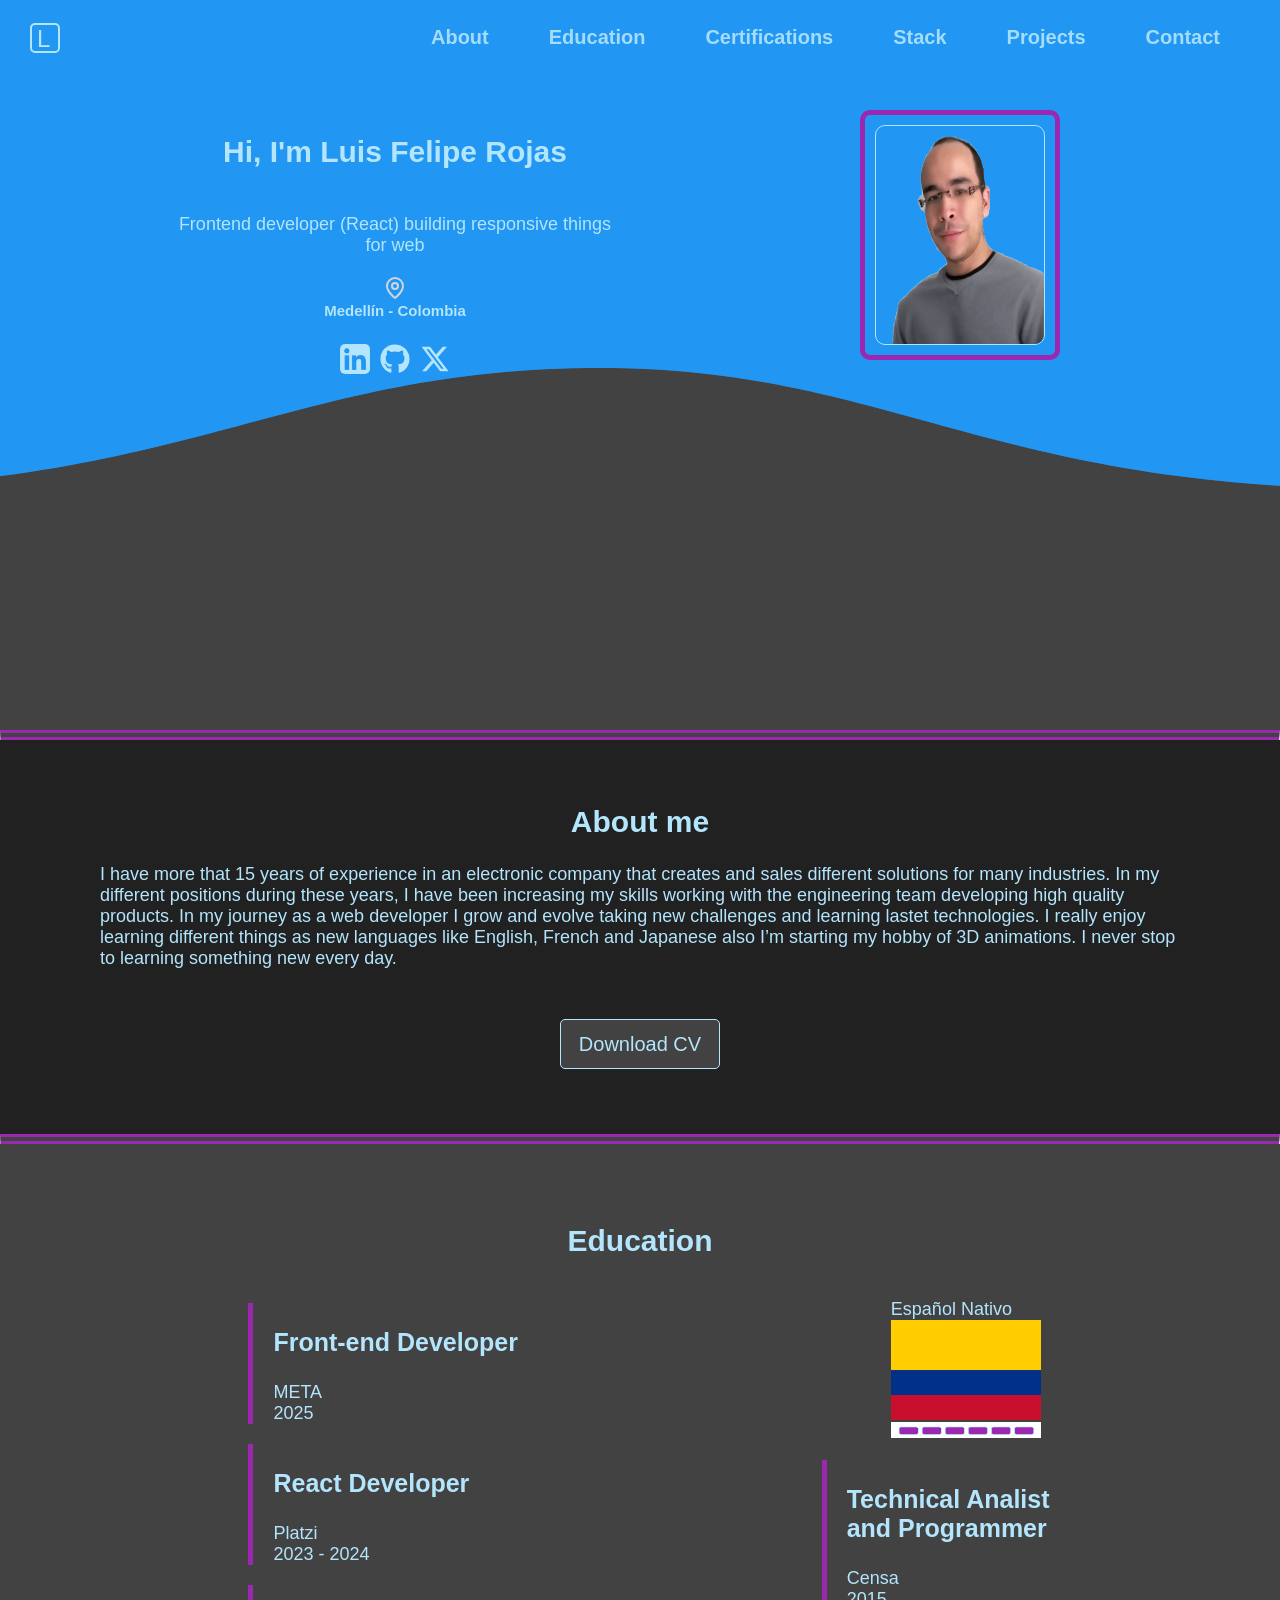
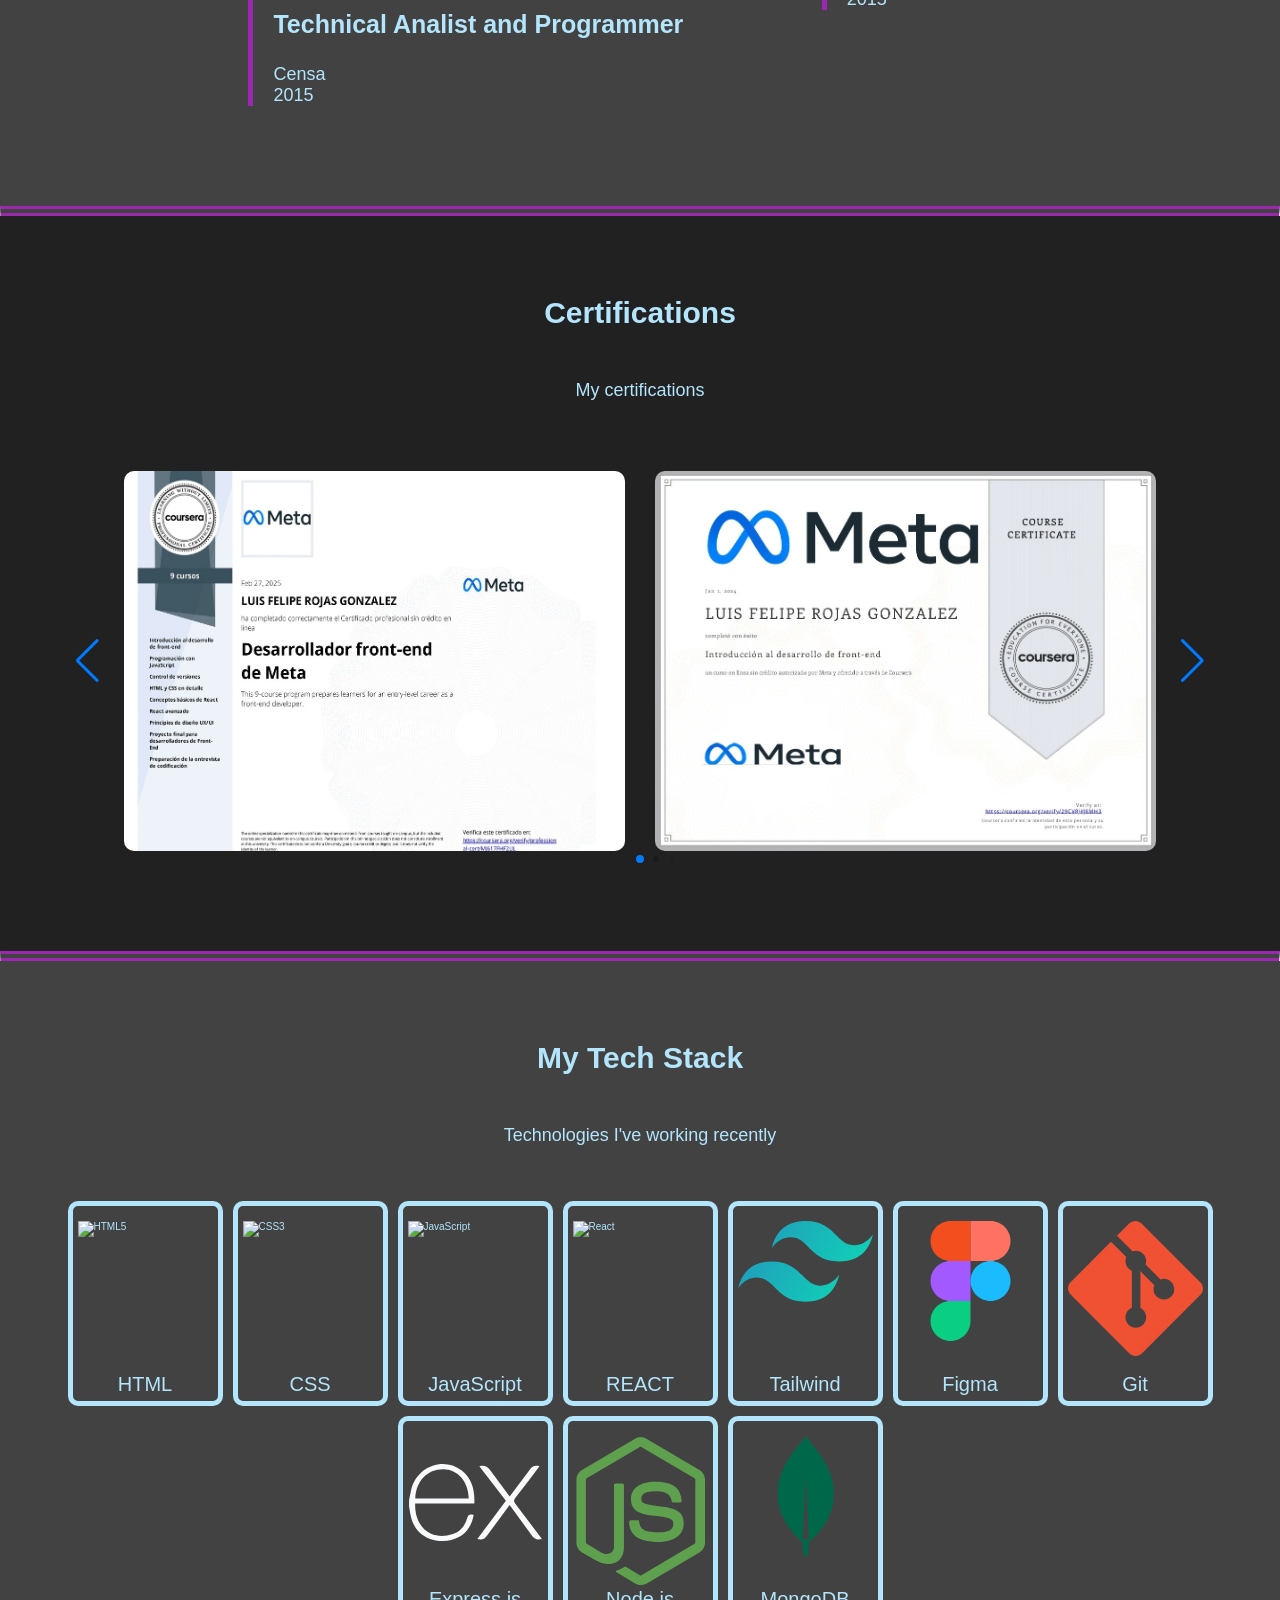
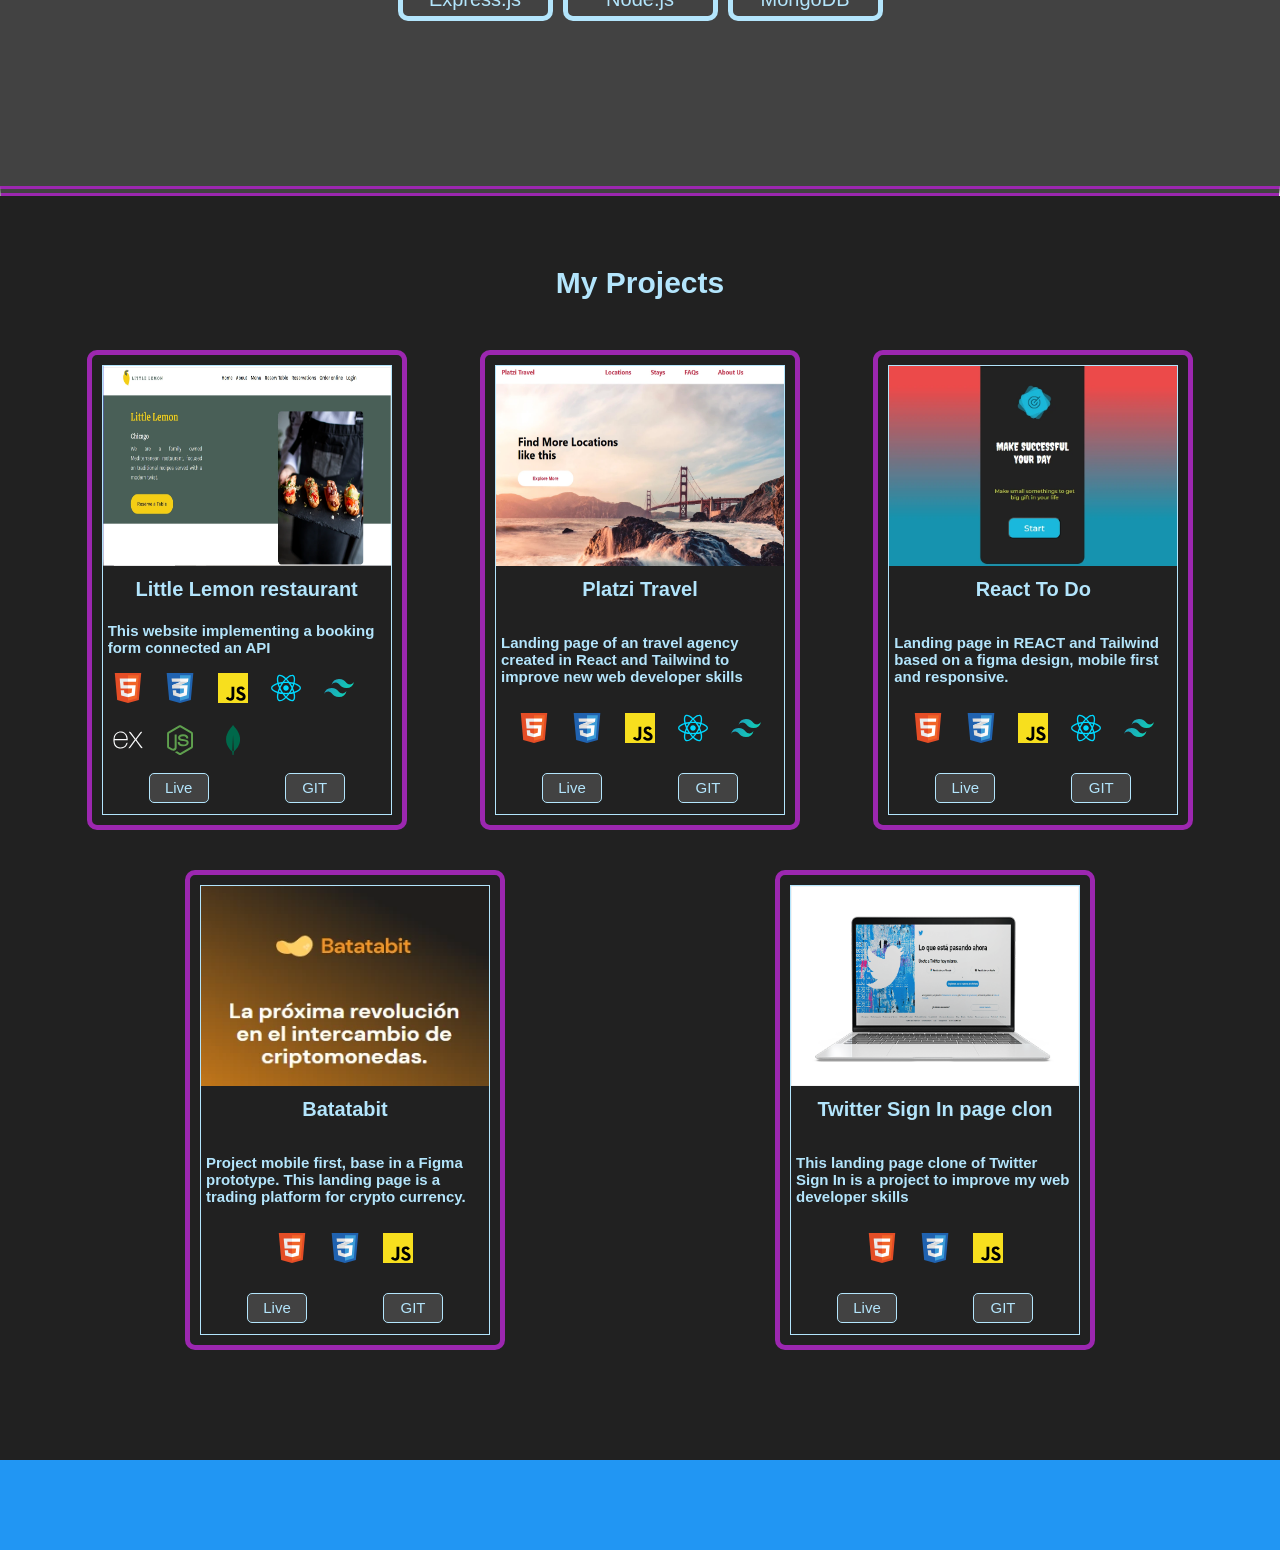
==== commit a160573a: "Se agrega la sección de certificaciones" ====
--- a/index.html
+++ b/index.html
@@ -8,6 +8,9 @@
     <link rel="stylesheet" href="./css/styles-tablet.css" media="screen and (min-width: 768px)" />
     <link rel="stylesheet" href="./css/styles-desktop.css" media="screen and (min-width: 1024px)" />
     <link rel="icon" href="./assets/icons/code-solid.svg" class="rel" />
+    <!-- Linking SwiperJS CSS -->
+    <link rel="stylesheet" href="https://cdn.jsdelivr.net/npm/swiper@11/swiper-bundle.min.css"
+/>
     <title>Luis Felipe Rojas</title>
   </head>
   <body>
@@ -17,6 +20,7 @@
         <ul>
           <li><a href="#line-about">About</a></li>
           <li><a href="#line-education">Education</a></li>
+          <li><a href="#line-certifications">Certifications</a></li>
           <li><a href="#line-stack">Stack</a></li>
           <li><a href="#line-projects">Projects</a></li>
           <li><a href="#contact">Contact</a></li>
@@ -43,12 +47,12 @@
           <div>
             <figure class="body--main_container-main_image">
               <img
-                src="./assets/images/LFR-transparente.png"
+                src="./assets/images/LFR-transparente.webp"
                 alt="Luis Felipe Rojas"
               />
             </figure>
           </div>
-          <div class="body--main_container-main_info">
+          <aside class="body--main_container-main_info">
             <h1>Hi, I'm Luis Felipe Rojas</h1>
             <p>
               Frontend developer (React) building responsive things for web
@@ -60,7 +64,26 @@
               />
             </figure>
             <h2>Medellín - Colombia</h2>
-          </div>
+            <article class="body--main_container-main_info_links">
+              <a
+                href="https://www.linkedin.com/in/luis-felipe-rojas-gonzalez-69213b66/"
+              >
+                <figure class="info--links">
+                  <img src="./assets/icons/linkedin-brands.svg" alt="Linkedin" />
+                </figure>
+              </a>
+              <a href="https://github.com/LuisFelipeRojasG">
+                <figure class="info--links">
+                  <img src="./assets/icons/github-brands.svg" alt="GitHub" />
+                </figure>
+              </a>
+              <a href="https://twitter.com/latisstingrey">
+                <figure class="info--links">
+                  <img src="./assets/icons/x-twitter-brands.svg" alt="X" />
+                </figure>
+              </a>
+            </article>
+          </aside>
         </section>
         <hr id="line-about" />
         <section class="body--main_container-about">
@@ -84,12 +107,6 @@
               download="CV-Luis Felipe Rojas_Frontend Developer"
               >Download CV
             </button>
-            <button 
-              class="CV_Button"
-              id="certifications"
-              >
-              Certifications
-            </button>
           </div>
         </section>
         <hr id="line-education" />
@@ -186,6 +203,46 @@
                 </div>
               </div>
             </article>
+          </div>
+        </section>
+        <hr id="line-certifications" />
+        <section class="body--main_container-certifications" id="dialogCertifications">
+          <h1>Certifications</h1>
+          <p>My certifications</p>
+          <div class="certifications_container">
+            <div class="container swiper">
+              <div class="card-wrapper">
+                <ul class="card-list swiper-wrapper">
+                  <li class="card-item swiper-slide">
+                    <img class="card-image" src="./assets/certifications/Desarrollador_front-end_META.webp" alt="Certification Front-end Developer of META" />
+                  </li>
+                  <li class="card-item swiper-slide">
+                    <img class="card-image" src="./assets/certifications/Introd_desarrollo_frontend.webp" alt="Certification Introduction to Front-end Developer " />
+                  </li>
+                  <li class="card-item swiper-slide">
+                    <img class="card-image" src="./assets/certifications/HTML_y_CSS .webp" alt="Certification HTML and CSS" />
+                  </li>
+                  <li class="card-item swiper-slide">
+                    <img class="card-image" src="./assets/certifications/Programación_javascript.webp" alt="Certification JavaScript" />
+                  </li>
+                  <li class="card-item swiper-slide">
+                    <img class="card-image" src="./assets/certifications/Control_versiones_git.webp" alt="Certification Git" />
+                  </li>
+                  <li class="card-item swiper-slide">
+                    <img class="card-image" src="./assets/certifications/React_básico.webp" alt="Certification React basic" />
+                  </li>
+                  <li class="card-item swiper-slide">
+                    <img class="card-image" src="./assets/certifications/React_avanzado.webp" alt="Certification advanced React" />
+                  </li>
+                  <li class="card-item swiper-slide">
+                    <img class="card-image" src="./assets/certifications/Principios_UX_UI.webp" alt="Certification UX/UI principles" />
+                  </li>
+                </ul>
+                <div class="swiper-pagination"></div>
+                <div class="swiper-button-prev"></div>
+                <div class="swiper-button-next"></div>
+              </div>
+            </div>
           </div>
         </section>
         <hr id="line-stack" />
@@ -286,7 +343,7 @@
                 <div class="container_item">
                   <figure>
                     <img
-                      src="./assets/images/LittleLemon01.png"
+                      src="./assets/images/LittleLemon01.webp"
                       alt="Little Lemon Restaurant"
                     />
                   </figure>
@@ -330,7 +387,7 @@
                 <div class="container_item">
                   <figure>
                     <img
-                      src="./assets/images/platziTravelCard.png"
+                      src="./assets/images/platziTravelCard.webp"
                       alt="platzi Travel"
                     />
                   </figure>
@@ -372,7 +429,7 @@
                 <div class="container_item">
                   <figure>
                     <img
-                      src="./assets/images/todoMachineCard.png"
+                      src="./assets/images/todoMachineCard.webp"
                       alt="To Do Machine"
                     />
                   </figure>
@@ -414,7 +471,7 @@
                 <div class="container_item">
                   <figure>
                     <img
-                      src="./assets/images/BatatabitCard.png"
+                      src="./assets/images/BatatabitCard.webp"
                       alt="batatabit"
                     />
                   </figure>
@@ -489,29 +546,9 @@
           </div>
         </section>
       </div>
-      <dialog class="dialogCertifications" id="dialogCertifications">
-        <Section class="dialogCertifications--slider">
-          <div class="dialogCertifications--slider_container">
-            <article class="dialogCertifications--slider_card">
-              <img src="./assets/certifications/certification_html_css.png" alt="Certification HTML and CSS" />
-            </article>
-            <article>
-              <img src="./assets/certifications/certification_react.png" alt="Certification React" />
-            </article>
-            <article>
-              <img src="./assets/certifications/certification_tailwind.png" alt="Certification Tailwind" />
-            </article>
-            <article>
-              <img src="./assets/certifications/certification_git.png" alt="Certification Git" />
-            </article>
-          </div>
-          <span class="arrowLeftCertifications slider_button"></span>
-          <span class="arrowRightCertifications slider_button"></span>
-        </Section>
-        <button class="close" id="closeCertifications">Close</button>
-      </dialog>
     </main>
     <footer id="contact">
+      <!--
       <a
         href="https://www.linkedin.com/in/luis-felipe-rojas-gonzalez-69213b66/"
       >
@@ -528,8 +565,10 @@
         <figure class="footer--links">
           <img src="./assets/icons/signo-de-twitter.png" alt="Twitter" />
         </figure>
-      </a>
+      </a> -->
     </footer>
+    <!-- Linking SwiperJS script -->
+    <script src="https://cdn.jsdelivr.net/npm/swiper@11/swiper-bundle.min.js"></script>
     <script src="./js/scripts.js"></script>
   </body>
 </html>
--- a/css/styles-mobile.css
+++ b/css/styles-mobile.css
@@ -1,10 +1,8 @@
 :root {
-    --paper-light: #fafafa;
     --paper-dark: #424242;
     --paper-dark-secundary: #212121;
     --primary-main: #2196f3; 
     --secundary-main: #9c27b0;
-    --primary-text-blue: #ffffff;
     --secundary-text-blue: #b3e5fc;
     --primary-text-white: #000000;
     --secundary-text-white: #8f8f8f;
@@ -113,7 +111,7 @@
     width: 100%;
     height: 5px;
     border-radius: 5px;
-    background: var(--primary-text-blue);
+    background: var(--secundary-text-blue);
     transform-origin: 0px 100%;
     transition: all 600ms;
 }
@@ -147,7 +145,7 @@
 .body--main_container {
     display: grid;
     grid-template-columns: 1fr;
-    grid-template-rows: auto auto auto auto auto auto auto auto;
+    grid-template-rows: auto auto auto auto auto auto auto;
     overflow: hidden;
 }
 
@@ -166,7 +164,7 @@
     position: relative;
     width: 100vw;
     height: 450px;
-    margin-bottom: 140px;
+    margin-bottom: 210px;
     overflow: hidden;
 }
 
@@ -228,24 +226,23 @@
 .body--main_container-introd {
     grid-row: 1/2;
     width: 100vw;
-    height: 450px;
+    height: auto;
     position: absolute;
     display: flex;
     flex-direction: column;
     align-items: center;
+    color: var(--secundary-text-blue);
 }
 
 .body--main_container-introd h1 {
     padding: 25px;
     text-align: center;
-    color: var(--secundary-text-blue);
     font-size: 3rem;
 }
 
 .body--main_container-introd p {
     padding: 20px;
     text-align: left;
-    color: var(--secundary-text-blue);
     font-size: 1.8rem;
 }
 
@@ -269,18 +266,31 @@
 .body--main_container-main_info {
     width: auto;
     margin-top: 20px;
+    height: auto;
     display: flex;
     flex-direction: column;
     justify-content: space-between;
     align-items: center;
 }
 
-.body--main_container-introd h2 {
-    color: var(--secundary-text-blue);
-}
 
 .body--main_container-main_info img {
     color: var(--secundary-text-blue);
+}
+
+.body--main_container-main_info article {
+    display: flex;
+    flex-direction: row;
+    align-items: center;
+    height: auto;
+    margin-top: 20px;
+}
+
+.info--links img {
+    width: 40px;
+    height: 40px;
+    padding: 5px;
+    border-radius: 10px;
 }
 
 /**************** end introd ***********************/
@@ -292,19 +302,18 @@
     display: flex;
     flex-direction: column;
     align-items: center;
+    color: var(--secundary-text-blue);
     background-color: var(--paper-dark-secundary);
 }
 
 .body--main_container-about h1 {
     padding: 25px;
     text-align: center;
-    color: var(--secundary-text-blue);
     font-size: 3rem;
 }
 
 .body--main_container-about p {
     padding: 25px;
-    color: var(--secundary-text-blue);
     font-size: 1.8rem;
 }
 
@@ -330,8 +339,9 @@
     color: var(--secundary-text-blue);
 }
 
-/**************** end about ***********************/
-/**************** start education ***********************/
+/********************* end about ***********************/
+/****************** start education *********************/
+
 .body--main_container-education {
     grid-row: 5/6;
     height: auto;
@@ -341,6 +351,7 @@
     flex-direction: column;
     align-items: center;
     justify-content: space-between;
+    color: var(--secundary-text-blue);
 }
 
 .body--main_container-educationlist {
@@ -361,18 +372,15 @@
 .body--main_container-education h1 {
     margin-bottom: 25px;
     text-align: center;
-    color: var(--secundary-text-blue);
     font-size: 3rem;
 }
 
 .body--main_container-education h2 {
     padding: 25px 0;
-    color: var(--secundary-text-blue);
     font-size: 2.5rem;
 }
 
 .body--main_container-education p {
-    color: var(--secundary-text-blue);
     font-size: 1.8rem;
 }
 
@@ -389,7 +397,6 @@
 .body--main_container-languageicons h1 {
     margin-bottom: 25px;
     text-align: center;
-    color: var(--secundary-text-blue);
     font-size: 3rem;
 }
 
@@ -424,23 +431,80 @@
 .language_item p {
     margin: 0;
     font-size: 20px;
-    color: var(--primary-text-blue);
     text-align: center;
 }
 
 
 /**************** end education ***********************/
+
+/**************** start certifications ******************/
+
+.body--main_container-certifications {
+    grid-row: 7/8;
+    width: 100vw;
+    height: auto;
+    padding: 80px 0;
+    display: flex;
+    flex-direction: column;
+    align-items: center;
+    color: var(--secundary-text-blue);
+    background-color: var(--paper-dark-secundary);
+}
+
+.body--main_container-certifications h1 {
+    margin-bottom: 50px;
+    text-align: center;
+    font-size: 3rem;
+}
+
+.body--main_container-certifications p {
+    margin-bottom: 50px;
+    text-align: center;
+    font-size: 1.8rem;
+}
+
+.certifications_container {
+    display: flex;
+    flex-direction: row;
+    flex-wrap: wrap;
+    justify-content: center;
+    width: 100%;
+    height: 350px;
+}
+
+.card-wrapper {
+   max-width: 1100px;
+   height: 100%;
+   margin: 0 60px;
+   padding: 20px 0;
+   overflow: hidden;
+}
+
+.card-list .card-item {
+    user-select: none;
+    display: block;
+    border-radius: 12px;
+}
+
+.card-list .card-image {
+    width: 100%;
+    height: 100%;
+    aspect-ratio: 16/9;
+    border-radius: 10px;
+}
+
+
+/***************** end certifications ******************/
 /******************** start stack ******************/
 
 .body--main_container-stack {
-    grid-row: 7/8;
+    grid-row: 9/10;
     display: flex;
     flex-direction: column;
     width: 100vw;
     height: auto;
     padding: 80px 0;
     color: var(--secundary-text-blue);
-    background-color: var(--paper-dark-secundary);
 }
 
 .body--main_container-stack h1 {
@@ -453,7 +517,6 @@
     margin-bottom: 50px;
     text-align: center;
     font-size: 1.8rem;
-    color: var(--secundary-text-blue);
 }
 
 .body--main_container-stackicons {
@@ -495,11 +558,12 @@
 /******************** start proyects ******************/
 
 .body--main_container-projects {
-    grid-row: 9/10;
+    grid-row: 11/12;
     width:100vw;
     height: auto;
     padding: 70px 0;
     color: var(--secundary-text-blue);
+    background-color: var(--paper-dark-secundary);
 }
 
 .body--main_container-projects h1 {
@@ -589,79 +653,9 @@
 
 /******************** end proyects ******************/
 
-/******************** start dialog Certificatiosn ******************/
-
-.dialogCertifications {
-    display: none;
-    grid-template-columns: auto 1fr;
-    z-index: 1000;
-    top: 25vh;
-    width: 90vw;
-    margin: 0 5vw;
-    height: 500px; 
-    background-color: rgba(0, 0, 0, 0.8);
-}
-
-.dialogCertifications--slider {
-    display: flex;
-}
-
-.dialogCertifications--slider_container {
-    display: grid;
-    grid-template-columns: 1fr auto 1fr;
-    width: auto;
-    height: 100%;
-    overflow: hidden;
-}
-
-.dialogCertifications--slider_card {
-    width: 70vw;
-    height: 50%;
-}
-
-.dialogCertifications--slider_card img {
-    width: 100%;
-    height: 100%;
-    border-radius: 10px;
-}
-
-.close {
-    position: absolute; 
-    bottom: 0;
-    left: 0;
-    right: 0; 
-    color: white; 
-    font-size: 35px; 
-    font-weight: bold; 
-    cursor: pointer; 
-}
-
-.slider_button {
-    position: absolute;
-    top: 50%;
-    width: 24px;
-    height: 24px;
-}
-
-.arrowLeftCertifications {
-    left: 0;
-    background-image: url('../assets/icons/grayarrowleft.svg');
-}
-
-.arrowRightCertifications {
-    right: 0;
-    background-image: url('../assets/icons/grayarrowright.svg');
-}
-
-.arrowLeftCertifications:hover, .arrowRightCertifications:hover {
-    background-color: rgba(255, 255, 255, 0.8); 
-    color: black; 
-}
-
-/******************** end dialog Certificatiosn ******************/
+/********************* end main *******************/
 
 /************************ end Body ***************/
-
 
 /************************ start Footer ***************/
 
--- a/css/styles-tablet.css
+++ b/css/styles-tablet.css
@@ -1,4 +1,17 @@
+/******************** start certifications ******************/
 
+.certifications_container {
+    width: 80vw;
+    height: 400px;
+}
+
+.card-wrapper {
+    margin: 0 60px;
+}
+
+/******************** end certifications ******************/
+
+/******************** start proyects ******************/
 .container-projects {
     display: flex;
     flex-direction: row;
@@ -8,3 +21,8 @@
     margin: 0;
 }
 
+/******************** end proyects ******************/
+
+
+
+
--- a/css/styles-desktop.css
+++ b/css/styles-desktop.css
@@ -100,6 +100,15 @@
 }
 /******************** end education ******************/
 
+/******************** start certifications ******************/
+
+.certifications_container {
+    width: 90vw;
+    height: 420px;
+}
+
+/******************** end certifications ******************/
+
 /******************** start stack ******************/
 .body--main_container-stackicons {
     width: auto;
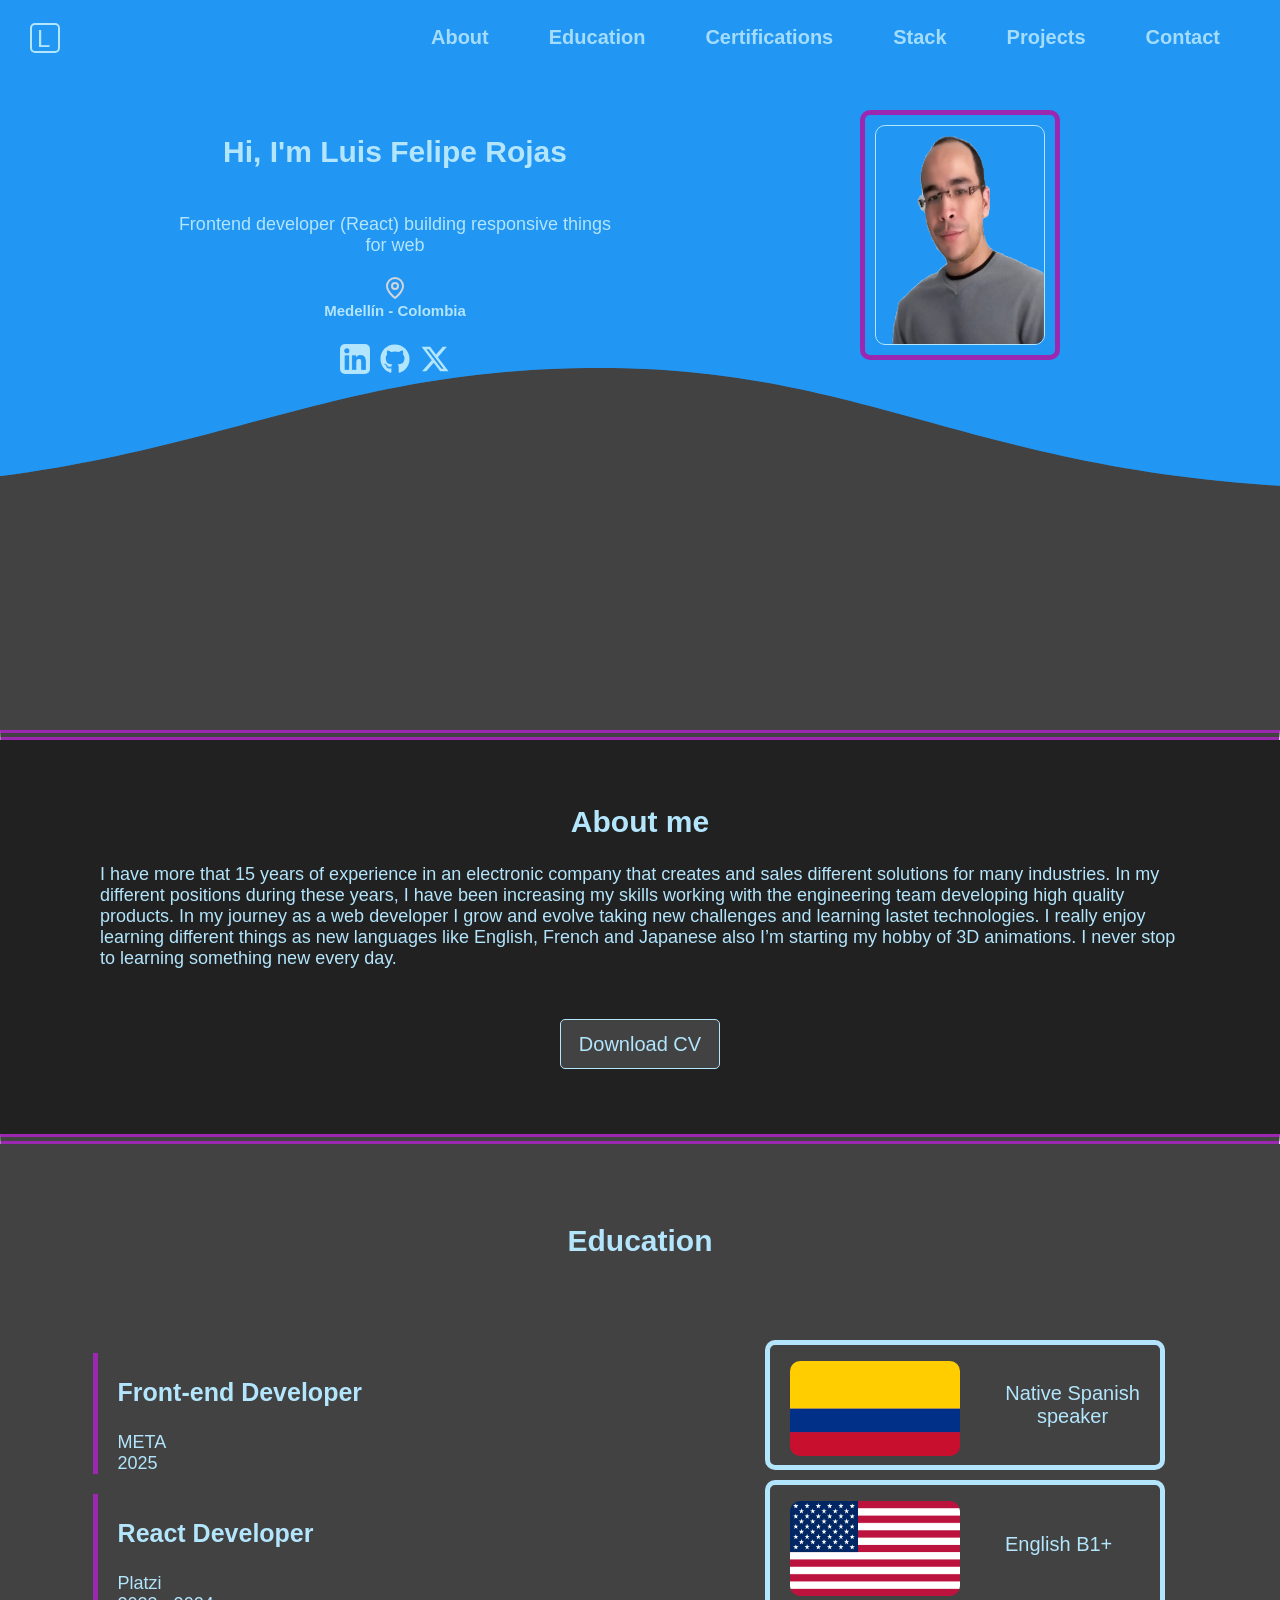
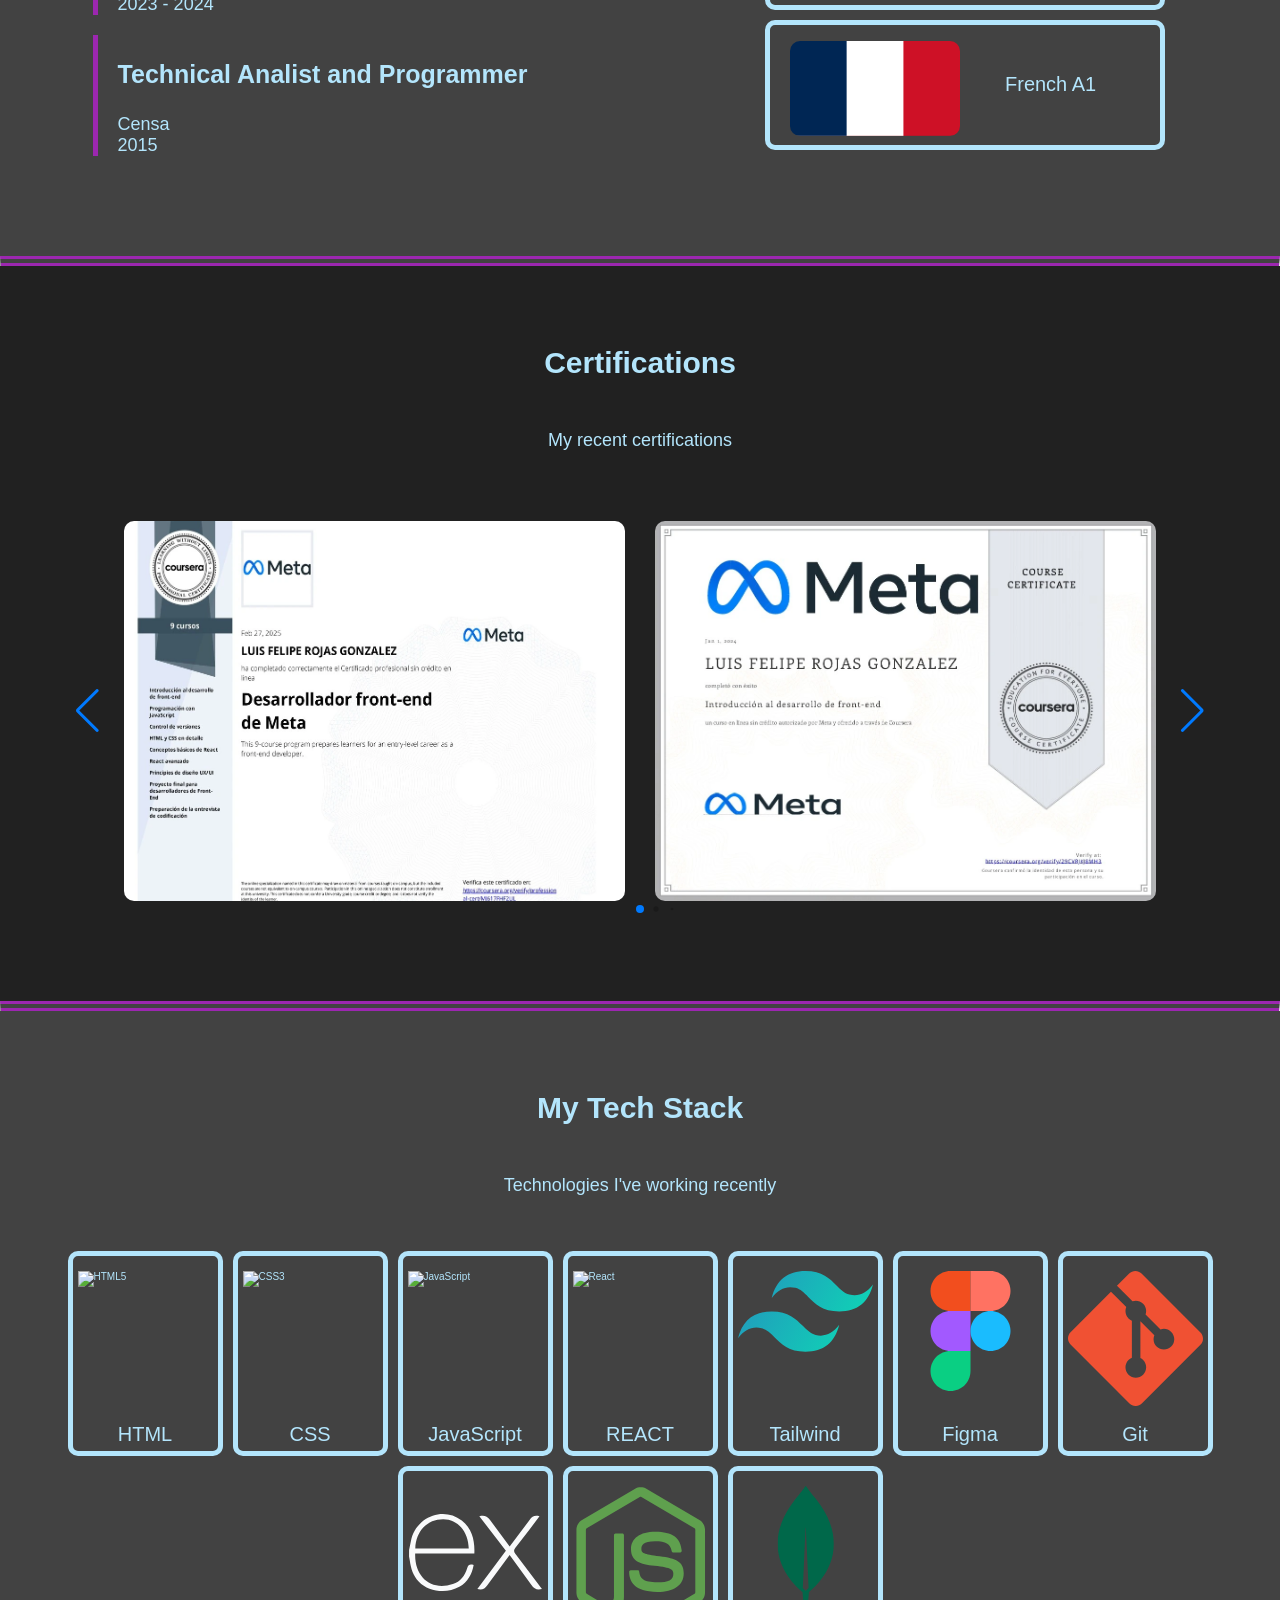
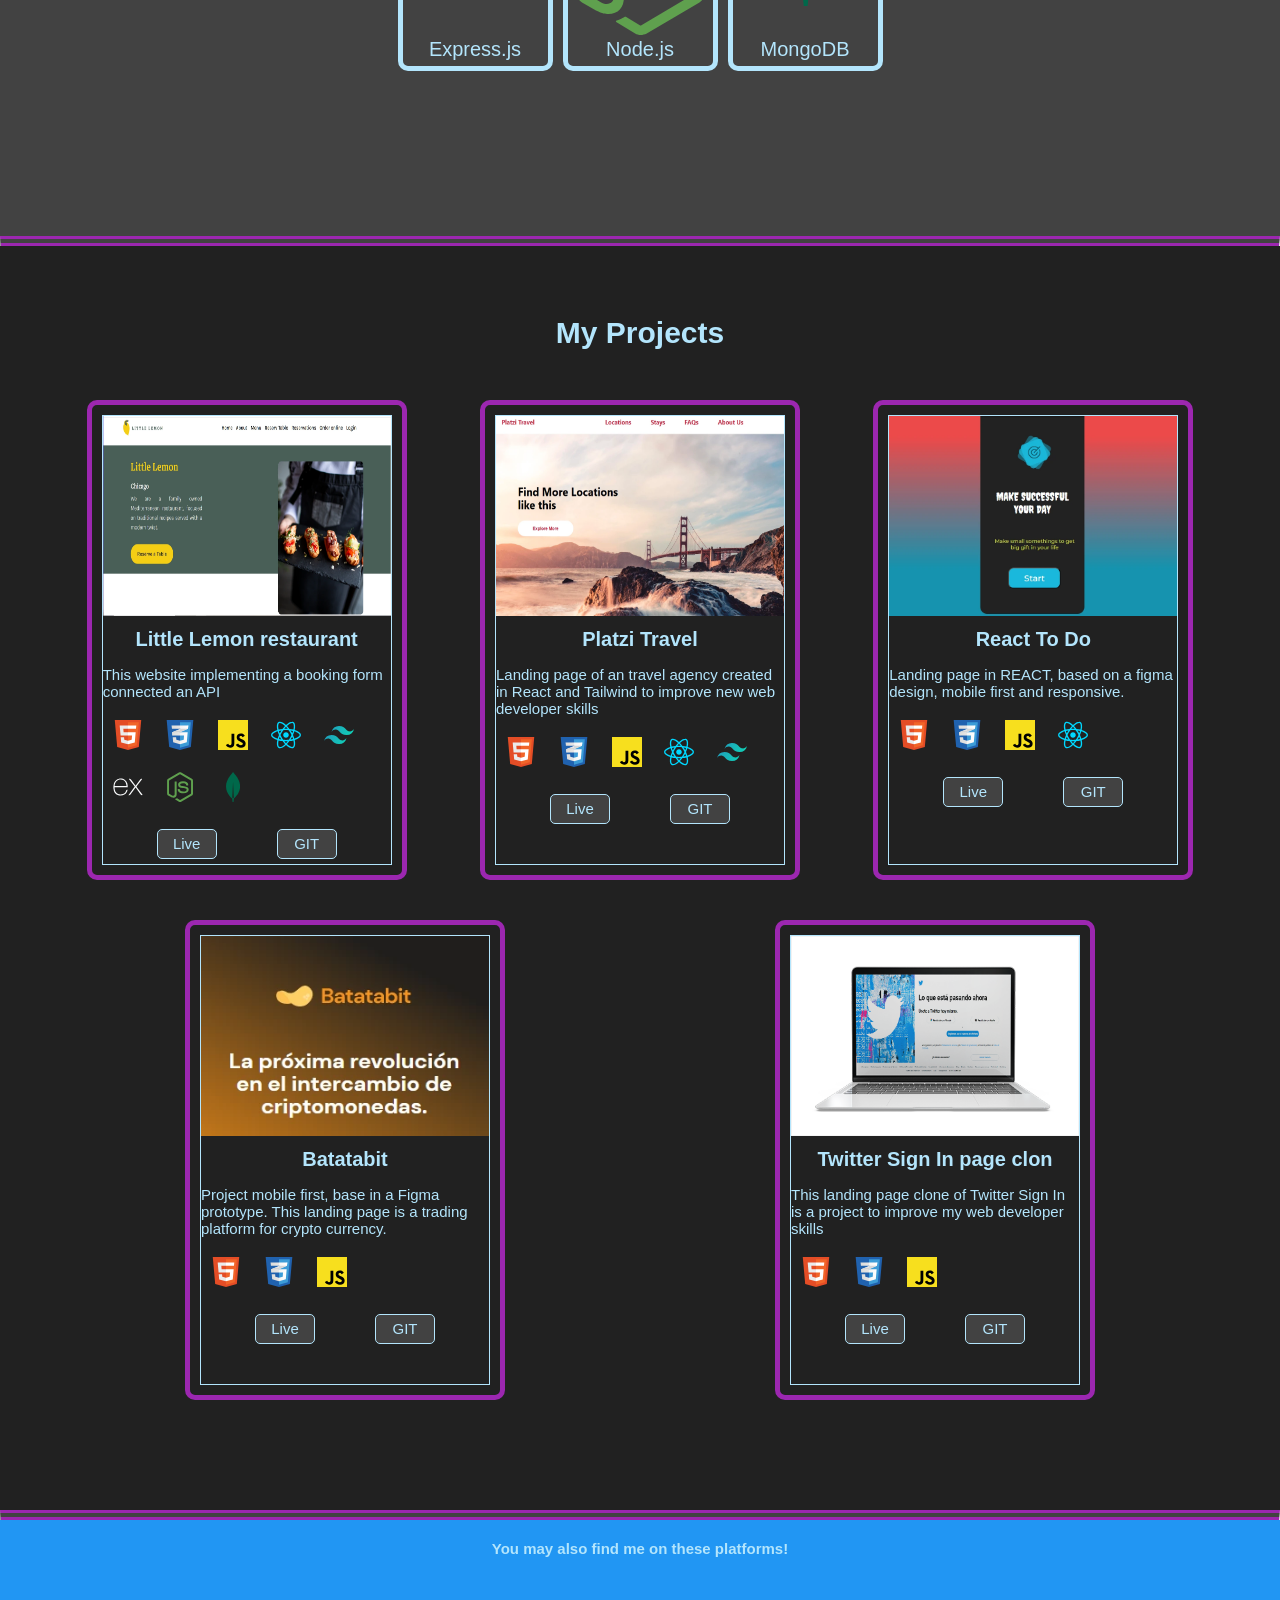
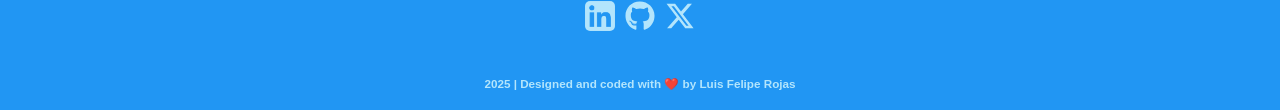
==== commit 6f2b2ae2: "Se cambia el footer" ====
--- a/index.html
+++ b/index.html
@@ -112,7 +112,7 @@
         <hr id="line-education" />
         <section id="body--main_container-education" class="body--main_container-education">
           <h1 id="Education">Education</h1>
-          <div class="body--main_container-education_container">
+          <div class="body--main_container-education-container">
             <article class="body--main_container-educationlist">
               <div>
                 <div class="educationlist--item">
@@ -145,7 +145,7 @@
               </div>
             </article>
             <article class="body--main_container-languageicons">
-              <div class="language_container">
+              <div class="language_container-icons">
                 <div class="language_item">
                   <figure>
                     <img
@@ -153,12 +153,12 @@
                       alt="Español Nativo"
                     />
                   </figure>
-                  <p>Español Nativo</p>
+                  <p>Native Spanish speaker</p>
                 </div>
                 <div class="language_item">
                   <figure>
                     <img
-                      src="assets/icons/Ingles B1.png"
+                      src="assets/icons/Ingles.webp"
                       alt="English B1+"
                     />
                   </figure>
@@ -167,39 +167,11 @@
                 <div class="language_item">
                   <figure>
                     <img
-                      src="assets/icons/Frances.png"
+                      src="assets/icons/Francias.webp"
                       alt="French A1"
                     />
                   </figure>
                   <p>French A1</p>
-                </div>
-              </div>
-            </article>
-            <article class="body--main_container-languagelevel">
-              <div class="language_container">
-                <div class="language_level">
-                  <p>Español Nativo</p>
-                  <figure>
-                    <img
-                      src="assets/icons/Español.png"
-                      alt="Español Nativo"
-                    />
-                  </figure>
-                  <figure>
-                    <img
-                      src="assets/images/españollevel.png"
-                      alt="Español level"
-                    />
-                  </figure>
-                </div>
-                <div class="educationlist--item">
-                  <h2>Technical Analist and Programmer</h2>
-                  <p>
-                    Censa
-                  </p>
-                  <p>
-                    2015
-                  </p>
                 </div>
               </div>
             </article>
@@ -208,7 +180,7 @@
         <hr id="line-certifications" />
         <section class="body--main_container-certifications" id="dialogCertifications">
           <h1>Certifications</h1>
-          <p>My certifications</p>
+          <p>My recent certifications</p>
           <div class="certifications_container">
             <div class="container swiper">
               <div class="card-wrapper">
@@ -352,9 +324,9 @@
                   <header>
                     <h1>Little Lemon restaurant</h1>
                   </header>
-                  <h3>
+                  <p>
                     This website implementing a booking form connected an API
-                  </h3>
+                  </p>
                   <figure>
                     <img src="./assets/icons/html-icon.svg" alt="Html">
                     <img src="./assets/icons/css-icon.svg" alt="Css">
@@ -365,7 +337,7 @@
                     <img src="./assets/icons/nodejs-icon.svg" alt="Node.js">
                     <img src="./assets/icons/mongodb-icon.svg" alt="MongoDB">
                   </figure>
-                  <footer>
+                  <footer class="projects_description--footer">
                     <a
                     class="card_button"
                     href="https://luisfeliperojasg.github.io/littleLemon/"
@@ -396,10 +368,10 @@
                   <header>
                     <h1>Platzi Travel</h1>
                   </header>
-                  <h3>
+                  <p>
                     Landing page of an travel agency created in React
                     and Tailwind to improve new web developer skills
-                  </h3>
+                  </p>
                   <figure>
                     <img src="./assets/icons/html-icon.svg" alt="Html">
                     <img src="./assets/icons/css-icon.svg" alt="Css">
@@ -407,7 +379,7 @@
                     <img src="./assets/icons/react-js-icon.svg" alt="React">
                     <img src="./assets/icons/tailwind-css.svg" alt="Tailwind">
                   </figure>
-                  <footer>
+                  <footer class="projects_description--footer">
                     <a
                       class="card_button"
                       href="https://luisfeliperojasg.github.io/platzitravel/"
@@ -438,18 +410,17 @@
                   <header>
                     <h1>React To Do</h1>
                   </header>
-                  <h3>
-                    Landing page in REACT and Tailwind based on a figma
+                  <p>
+                    Landing page in REACT, based on a figma
                     design, mobile first and responsive.
-                  </h3>
+                  </p>
                   <figure>
                     <img src="./assets/icons/html-icon.svg" alt="Html">
                     <img src="./assets/icons/css-icon.svg" alt="Css">
                     <img src="./assets/icons/javascript-icon.svg" alt="JavaScript">
                     <img src="./assets/icons/react-js-icon.svg" alt="React">
-                    <img src="./assets/icons/tailwind-css.svg" alt="Tailwind">
-                  </figure>
-                  <footer>
+                  </figure>
+                  <footer class="projects_description--footer">
                     <a
                       class="card_button"
                       href="https://luisfeliperojasg.github.io/todoMachine/"
@@ -480,16 +451,16 @@
                   <header>
                     <h1>Batatabit</h1>
                   </header>
-                  <h3>
+                  <p>
                     Project mobile first, base in a Figma prototype. 
                     This landing page is a trading platform for crypto currency.
-                  </h3>
+                  </p>
                   <figure>
                     <img src="./assets/icons/html-icon.svg" alt="Html">
                     <img src="./assets/icons/css-icon.svg" alt="Css">
                     <img src="./assets/icons/javascript-icon.svg" alt="JavaScript">
                   </figure>
-                  <footer>
+                  <footer class="projects_description--footer">
                     <a
                       class="card_button"
                       href="https://luisfeliperojasg.github.io/mobile-first-batatabit/"
@@ -517,16 +488,16 @@
                   <header>
                     <h1>Twitter Sign In page clon</h1>
                   </header>
-                  <h3>
+                  <p>
                     This landing page clone of Twitter Sign In is a project
                     to improve my web developer skills
-                  </h3>
+                  </p>
                   <figure>
                     <img src="./assets/icons/html-icon.svg" alt="Html">
                     <img src="./assets/icons/css-icon.svg" alt="Css">
                     <img src="./assets/icons/javascript-icon.svg" alt="JavaScript">
                   </figure>
-                  <footer>
+                  <footer class="projects_description--footer">
                     <a
                       class="card_button"
                       href="https://luisfeliperojasg.github.io/twitter-clon/"
@@ -546,26 +517,38 @@
           </div>
         </section>
       </div>
+      <hr id="line-projects" />
     </main>
-    <footer id="contact">
-      <!--
-      <a
-        href="https://www.linkedin.com/in/luis-felipe-rojas-gonzalez-69213b66/"
-      >
-        <figure class="footer--links">
-          <img src="./assets/icons/signo-de-linkedin.png" alt="Linkedin" />
-        </figure>
-      </a>
-      <a href="https://github.com/LuisFelipeRojasG">
-        <figure class="footer--links">
-          <img src="./assets/icons/signo-de-github.png" alt="GitHub" />
-        </figure>
-      </a>
-      <a href="https://twitter.com/latisstingrey">
-        <figure class="footer--links">
-          <img src="./assets/icons/signo-de-twitter.png" alt="Twitter" />
-        </figure>
-      </a> -->
+    <footer class="footer_container">
+      <div>
+        <h2>
+          You may also find me on these platforms!
+        </h2>
+      </div>
+      <div class="footer_container--links">
+        <a
+          href="https://www.linkedin.com/in/luis-felipe-rojas-gonzalez-69213b66/"
+        >
+          <figure class="footer--links">
+            <img src="./assets/icons/linkedin-brands.svg" alt="Linkedin" />
+          </figure>
+        </a>
+        <a href="https://github.com/LuisFelipeRojasG">
+          <figure class="footer--links">
+            <img src="./assets/icons/github-brands.svg" alt="GitHub" />
+          </figure>
+        </a>
+        <a href="https://twitter.com/latisstingrey">
+          <figure class="footer--links">
+            <img src="./assets/icons/x-twitter-brands.svg" alt="X" />
+          </figure>
+        </a>
+      </div>
+      <div>
+        <h3>
+          2025 | Designed and coded with ❤️️ by Luis Felipe Rojas
+        </h3>
+      </div>
     </footer>
     <!-- Linking SwiperJS script -->
     <script src="https://cdn.jsdelivr.net/npm/swiper@11/swiper-bundle.min.js"></script>
--- a/css/styles-mobile.css
+++ b/css/styles-mobile.css
@@ -400,15 +400,15 @@
     font-size: 3rem;
 }
 
-.language_container {
+.language_container-icons {
     display: flex;
     flex-direction: row;
     flex-wrap: wrap;
     justify-content: center;
     align-items: center;
     width: 100vw;
-    height: auto;
-    margin-bottom: 80px;
+    height: auto;   
+    margin-top: 40px;
 }
 
 .language_item {
@@ -425,7 +425,10 @@
 
 .language_item figure img {
     width: 100%;
+    height: 100%;
+    aspect-ratio: 16/9;
     margin-top: 10px;
+    border-radius: 10px;
 }
 
 .language_item p {
@@ -574,7 +577,7 @@
 
 .project--card {
     display: flex;
-    flex-direction: row;
+    flex-direction: column;
     flex-wrap: wrap;
     justify-content: center;
     align-items: center;
@@ -601,11 +604,10 @@
 
 .projects_description {
     display: flex;
-    height: 235px;
-    flex-direction: row;
-    flex-wrap: wrap;
-    justify-content: space-around;
-    align-content: space-between;
+    width: 100%;
+    height: auto;
+    flex-direction: column;
+    justify-content: center;
 }
 
 .projects_description h1{
@@ -614,21 +616,9 @@
     padding: 5px;
 }
 
-.projects_description h3{
-    font-size: 1.5rem;
-    padding: 5px;
-}
-
-.projects_description footer {
-    width: 100%;
-    height: auto;
-    background-color: var(--paper-dark-secundary);
-}
-
 .projects_description p{
     font-size: 1.5rem;
     margin-bottom: 10px;
-    padding: 5px;
 }
 
 .projects_description img {
@@ -637,7 +627,17 @@
     padding: 10px;
 }
 
-.projects_description .card_button {
+.projects_description--footer {
+    display: flex;
+    flex-direction: row;
+    justify-content: center;
+    align-items: center;
+    width: 100%;
+    height: auto;
+    padding-top: 10px;
+}
+
+.projects_description--footer .card_button {
     width: 60px;
     height: 30px;
     margin: 5px 30px;
@@ -653,25 +653,37 @@
 
 /******************** end proyects ******************/
 
-/********************* end main *******************/
-
-/************************ end Body ***************/
-
-/************************ start Footer ***************/
-
-footer {
+/********************* end main *********************/
+
+/********************** end Body ********************/
+
+/********************* start Footer *****************/
+
+.footer_container {
     grid-area: footer;
     position: sticky;
     display: flex;
-    justify-content: space-evenly;
-    align-items: center;
-    width: 100vw;
-    height: 90px;
+    flex-direction: column;
+    justify-content: space-around;
+    align-items: center;
+    width: 100vw;
+    height: 190px;
     background-color: #2196f3;
-}
-
-.footer--links {
-    margin: 0 20px;
+    color: var(--secundary-text-blue)
+}
+
+.footer_container--links {
+    display: flex;
+    flex-direction: row;
+    justify-content: center;
+    align-items: center;
+}
+
+.footer--links img {
+    width: 40px;
+    height: 40px;
+    padding: 5px;
+    border-radius: 10px;
 }
 
 /************************ end Footer ***************/
--- a/css/styles-desktop.css
+++ b/css/styles-desktop.css
@@ -73,31 +73,54 @@
 /****************** end about **********************/
 
 /******************** start education ******************/
-.body--main_container-education_container {
-    width: 100vw;
-    display: flex;
-    flex-direction: row;
-    justify-content: space-around;
+.body--main_container-education-container {
+    width: 100%;
+    display: grid;
+    grid-template-columns: 1fr 1fr;
+    grid-template-rows: 1fr;
+    justify-items: center;
     align-items: center;
-    padding: 0 150px;
+    margin: 50px 30px 0;
+}
+
+.body--main_container-educationlist {
+    width: 500px;
 }
 
 .body--main_container-languageicons {
-    display: none;
+    width: 400px;
+    margin: 0;
 }
 
-.body--main_container-languagelevel {
+.language_container-icons {
     display: flex;
     flex-direction: column;
+    justify-content: space-around;
+    align-items: center;
+    width: 100%;
+    margin: 0;
 }
 
-.language_container{
-    width: 100%;
+.language_item {
+    flex-direction: row;
+    justify-content:  start;
+    align-items: center;
+    padding: 0 20px;
+    width: 400px;
+    height: 130px;
+    margin-bottom: 5px;
 }
 
-.language_level figure img  {
-    width: 150px;
+.language_item figure img {
+    width: 170px;
+    height: 90%;
+
 }
+
+.language_item p {
+    padding-left: 45px;
+}
+
 /******************** end education ******************/
 
 /******************** start certifications ******************/
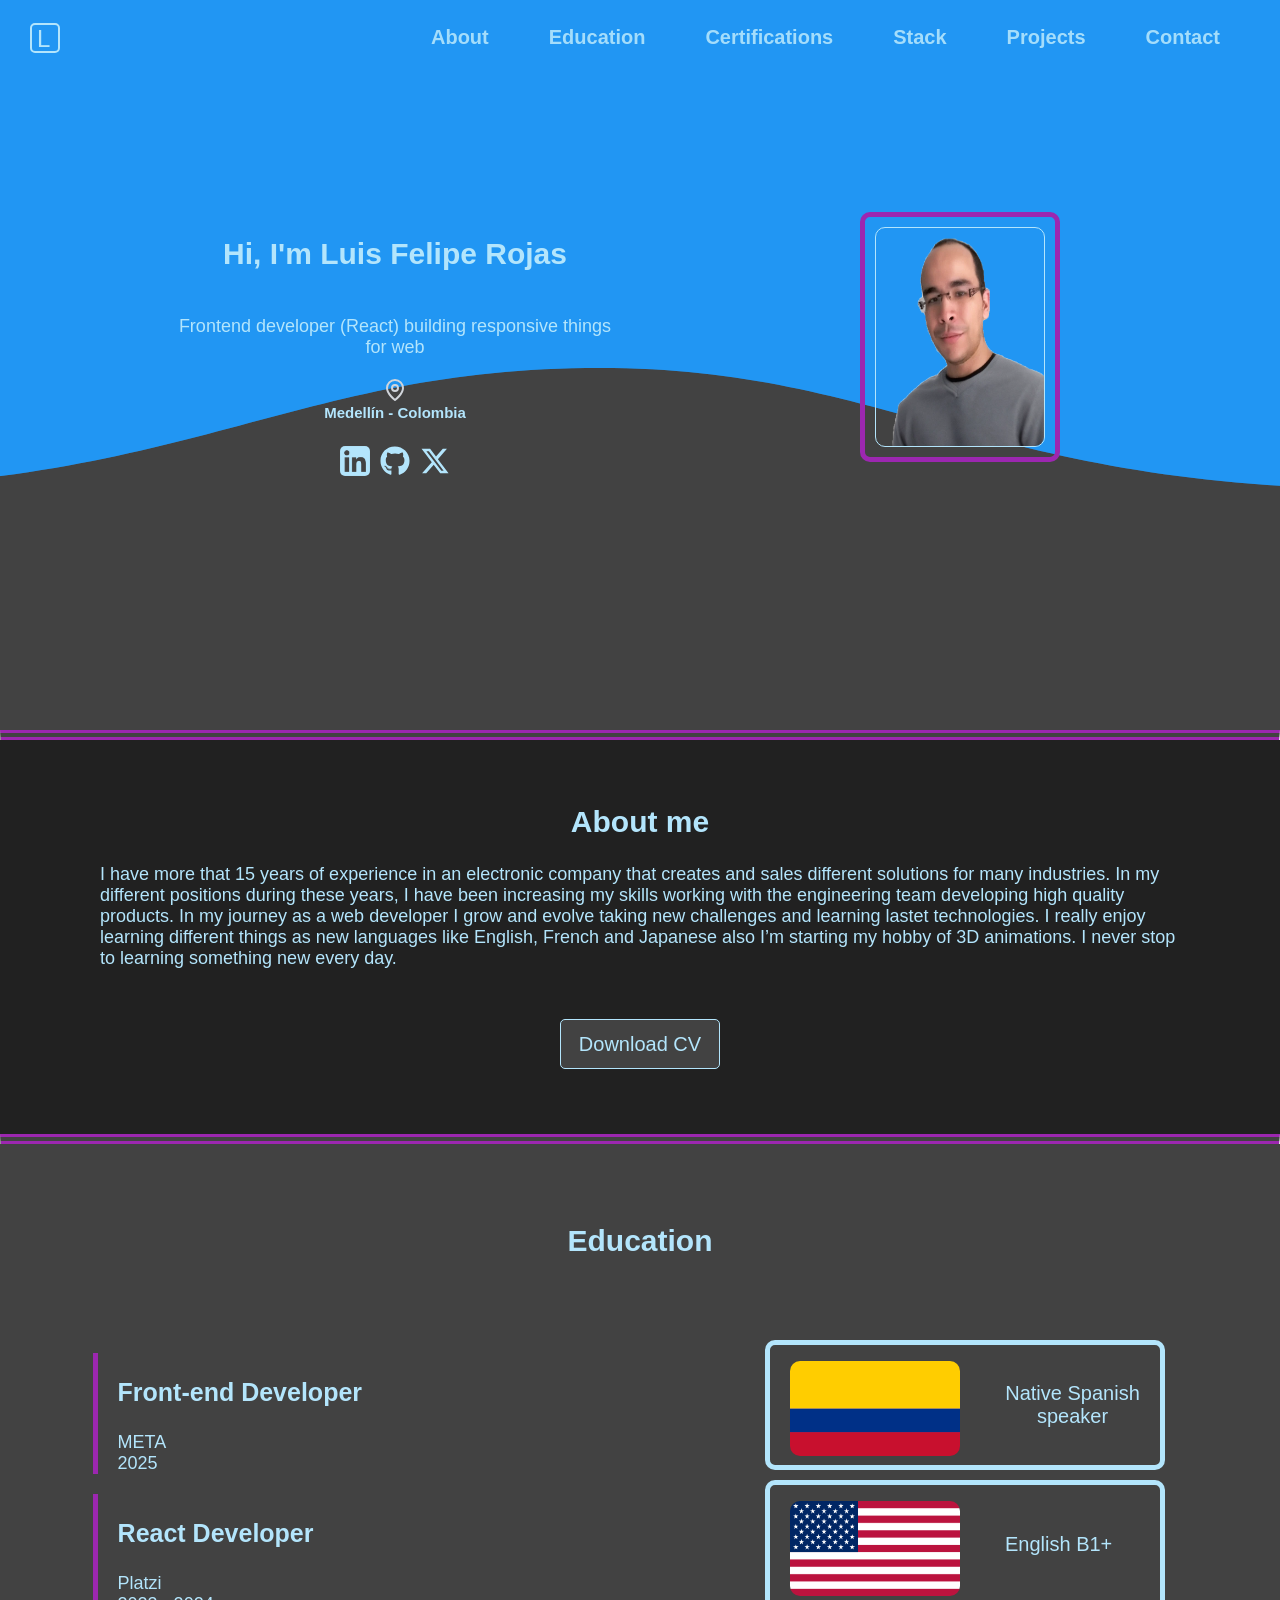
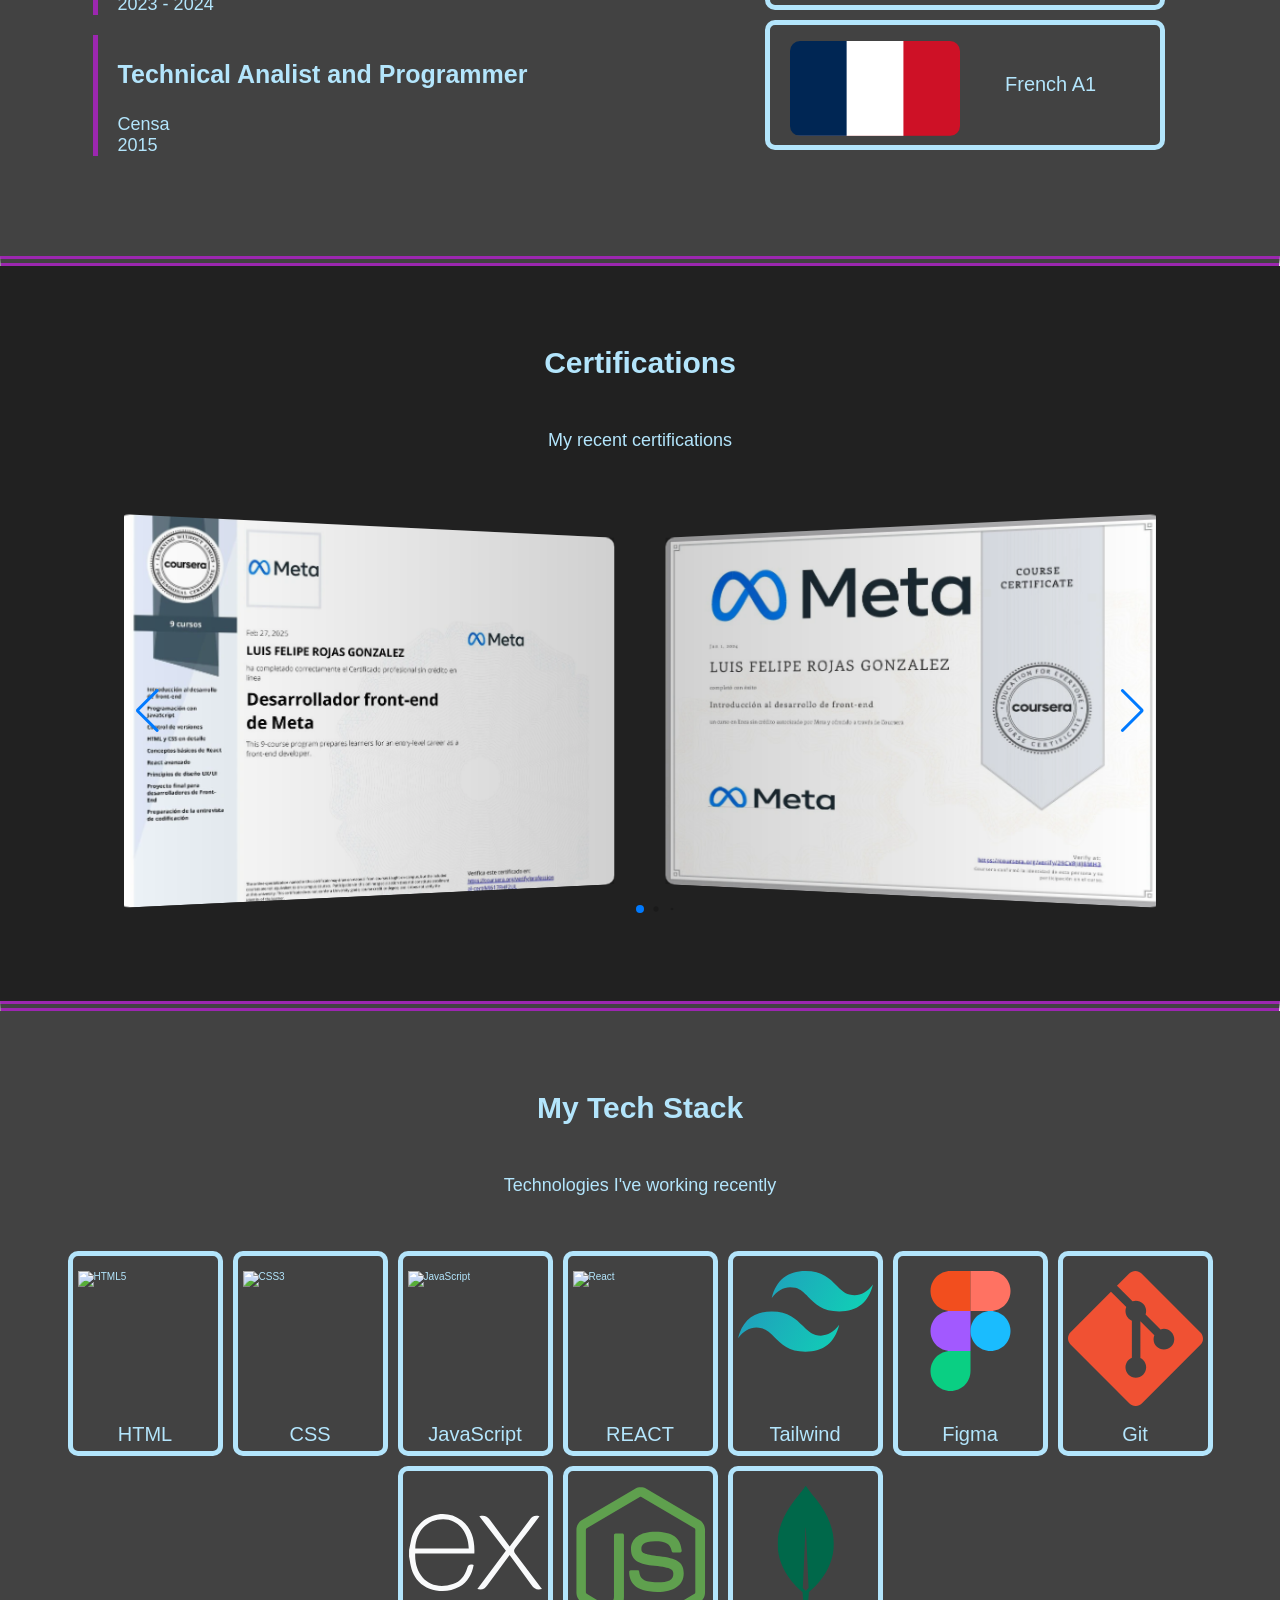
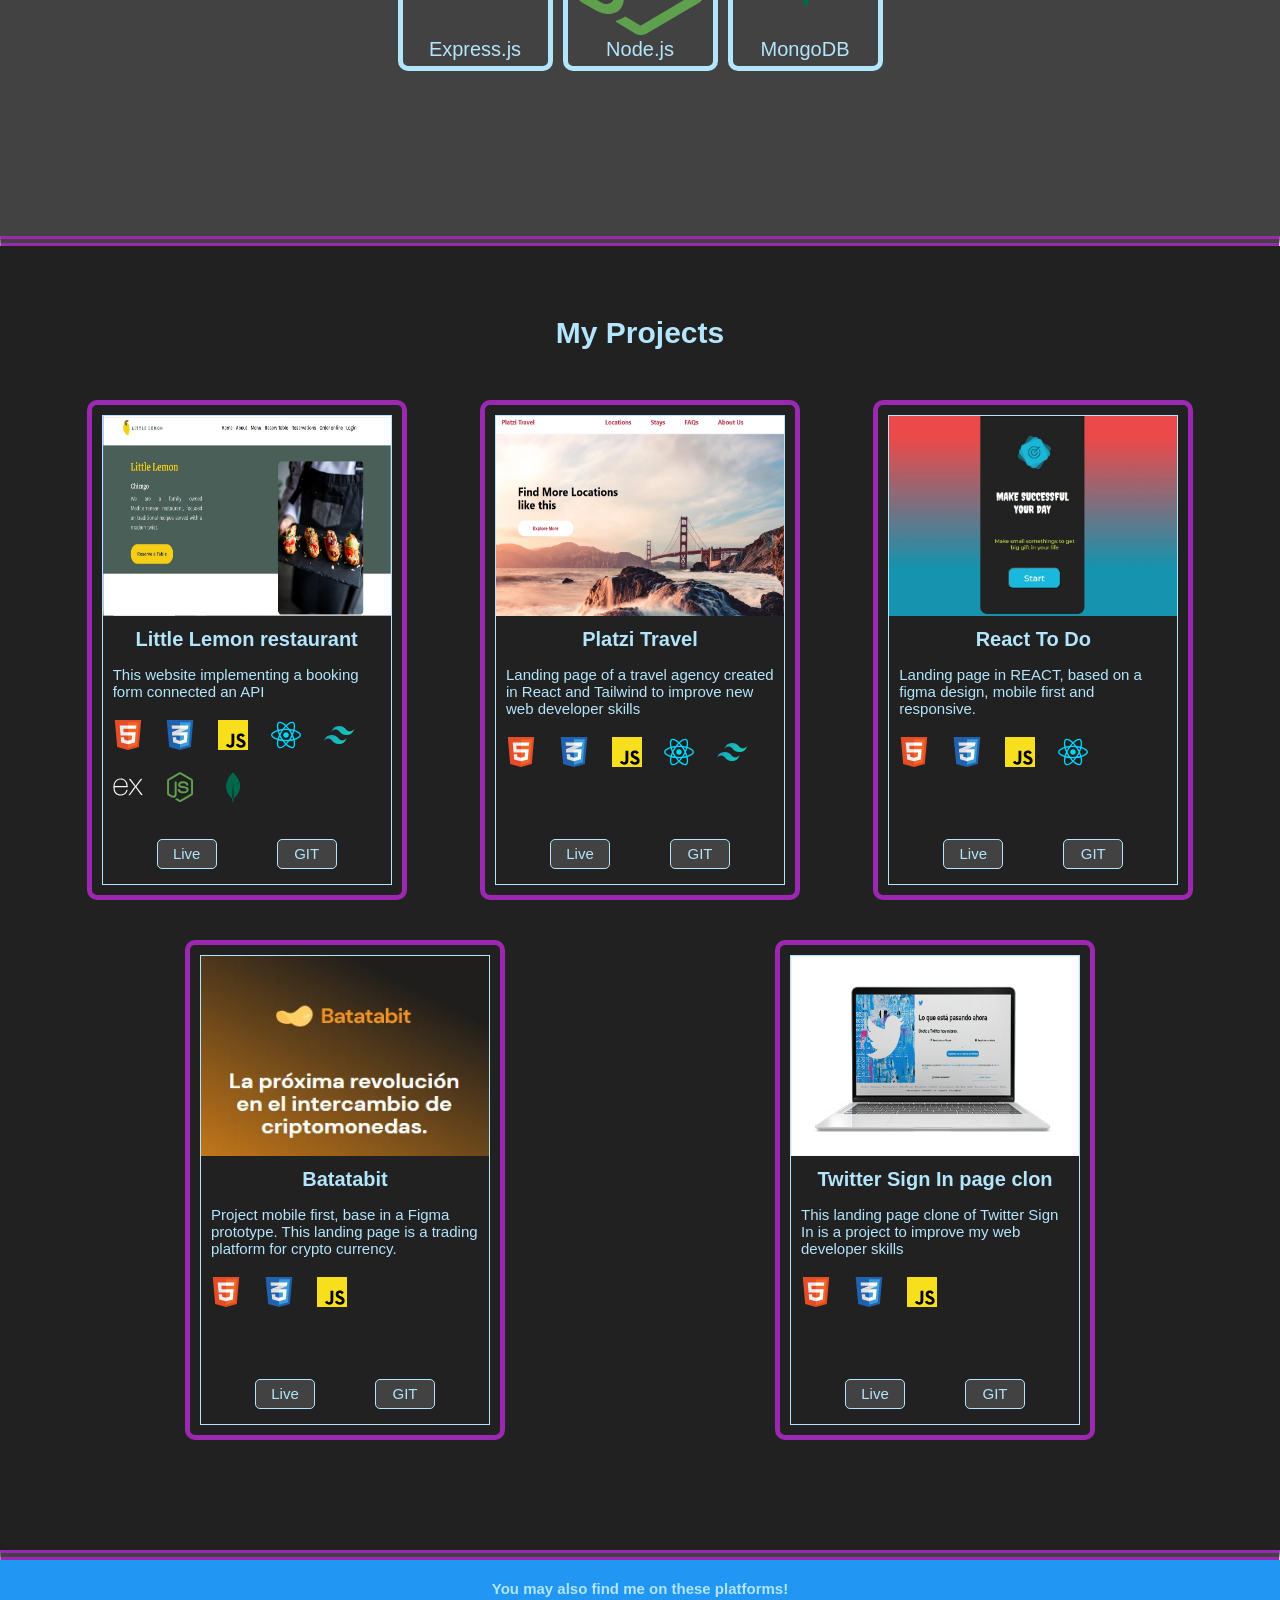
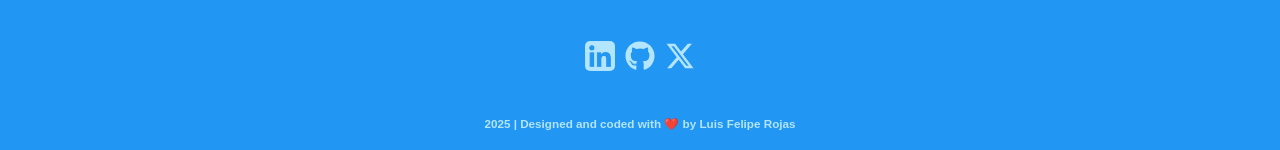
==== commit 9283fb4a: "Se agrega efecto a las certificaciones" ====
--- a/index.html
+++ b/index.html
@@ -4,6 +4,7 @@
     <meta charset="UTF-8" />
     <meta http-equiv="X-UA-Compatible" content="IE=edge" />
     <meta name="viewport" content="width=device-width, initial-scale=1.0" />
+    <meta name="description" content="Luis Felipe Rojas Frontend Developer specializing in React. Passionate about building responsive, user-friendly web applications with modern technologies." />
     <link rel="stylesheet" href="./css/styles-mobile.css" />
     <link rel="stylesheet" href="./css/styles-tablet.css" media="screen and (min-width: 768px)" />
     <link rel="stylesheet" href="./css/styles-desktop.css" media="screen and (min-width: 1024px)" />
@@ -23,7 +24,7 @@
           <li><a href="#line-certifications">Certifications</a></li>
           <li><a href="#line-stack">Stack</a></li>
           <li><a href="#line-projects">Projects</a></li>
-          <li><a href="#contact">Contact</a></li>
+          <li><a href="#line-contact">Contact</a></li>
         </ul>
       </nav>
       <div class="body--header-bars_menu">
@@ -337,20 +338,20 @@
                     <img src="./assets/icons/nodejs-icon.svg" alt="Node.js">
                     <img src="./assets/icons/mongodb-icon.svg" alt="MongoDB">
                   </figure>
-                  <footer class="projects_description--footer">
-                    <a
-                    class="card_button"
-                    href="https://luisfeliperojasg.github.io/littleLemon/"
-                    >
-                    Live
+                </div>
+                <div class="projects_description--footer">
+                  <a
+                  class="card_button"
+                  href="https://luisfeliperojasg.github.io/littleLemon/"
+                  >
+                  Live
+                  </a>
+                  <a
+                    class="card_button"
+                    href="https://github.com/LuisFelipeRojasG/littleLemon"
+                    >
+                    GIT
                     </a>
-                    <a
-                      class="card_button"
-                      href="https://github.com/LuisFelipeRojasG/littleLemon"
-                      >
-                      GIT
-                      </a>
-                  </footer>
                 </div>
               </div>
             </article>
@@ -369,7 +370,7 @@
                     <h1>Platzi Travel</h1>
                   </header>
                   <p>
-                    Landing page of an travel agency created in React
+                    Landing page of a travel agency created in React
                     and Tailwind to improve new web developer skills
                   </p>
                   <figure>
@@ -379,20 +380,20 @@
                     <img src="./assets/icons/react-js-icon.svg" alt="React">
                     <img src="./assets/icons/tailwind-css.svg" alt="Tailwind">
                   </figure>
-                  <footer class="projects_description--footer">
-                    <a
-                      class="card_button"
-                      href="https://luisfeliperojasg.github.io/platzitravel/"
-                      >
-                      Live
-                    </a>
-                    <a
-                      class="card_button"
-                      href="https://github.com/LuisFelipeRojasG/platzitravel"
-                      >
-                      GIT
-                    </a>
-                  </footer>
+                </div>
+                <div class="projects_description--footer">
+                  <a
+                    class="card_button"
+                    href="https://luisfeliperojasg.github.io/platzitravel/"
+                    >
+                    Live
+                  </a>
+                  <a
+                    class="card_button"
+                    href="https://github.com/LuisFelipeRojasG/platzitravel"
+                    >
+                    GIT
+                  </a>
                 </div>
               </div>
             </article>
@@ -420,20 +421,20 @@
                     <img src="./assets/icons/javascript-icon.svg" alt="JavaScript">
                     <img src="./assets/icons/react-js-icon.svg" alt="React">
                   </figure>
-                  <footer class="projects_description--footer">
-                    <a
-                      class="card_button"
-                      href="https://luisfeliperojasg.github.io/todoMachine/"
-                      >
-                      Live
-                    </a>
-                    <a
-                      class="card_button"
-                      href="https://github.com/LuisFelipeRojasG/todoMachine"
-                      >
-                      GIT
-                    </a>
-                  </footer>
+                </div>
+                <div class="projects_description--footer">
+                  <a
+                    class="card_button"
+                    href="https://luisfeliperojasg.github.io/todoMachine/"
+                    >
+                    Live
+                  </a>
+                  <a
+                    class="card_button"
+                    href="https://github.com/LuisFelipeRojasG/todoMachine"
+                    >
+                    GIT
+                  </a>
                 </div>
               </div>
             </article>
@@ -460,20 +461,20 @@
                     <img src="./assets/icons/css-icon.svg" alt="Css">
                     <img src="./assets/icons/javascript-icon.svg" alt="JavaScript">
                   </figure>
-                  <footer class="projects_description--footer">
-                    <a
-                      class="card_button"
-                      href="https://luisfeliperojasg.github.io/mobile-first-batatabit/"
-                      >
-                      Live
-                      </a>
-                    <a
-                      class="card_button"
-                      href="https://github.com/LuisFelipeRojasG/mobile-first-batatabit"
-                      >
-                      GIT
-                      </a>
-                  </footer>
+                </div>
+                <div class="projects_description--footer">
+                  <a
+                    class="card_button"
+                    href="https://luisfeliperojasg.github.io/mobile-first-batatabit/"
+                    >
+                    Live
+                    </a>
+                  <a
+                    class="card_button"
+                    href="https://github.com/LuisFelipeRojasG/mobile-first-batatabit"
+                    >
+                    GIT
+                    </a>
                 </div>
               </div>
             </article>
@@ -497,27 +498,27 @@
                     <img src="./assets/icons/css-icon.svg" alt="Css">
                     <img src="./assets/icons/javascript-icon.svg" alt="JavaScript">
                   </figure>
-                  <footer class="projects_description--footer">
-                    <a
-                      class="card_button"
-                      href="https://luisfeliperojasg.github.io/twitter-clon/"
-                      >
-                      Live
-                      </a>
-                    <a
-                      class="card_button"
-                      href="https://github.com/LuisFelipeRojasG/twitter-clon"
-                      >
-                      GIT
+                </div>
+                <div class="projects_description--footer">
+                  <a
+                    class="card_button"
+                    href="https://luisfeliperojasg.github.io/twitter-clon/"
+                    >
+                    Live
                     </a>
-                  </footer>
+                  <a
+                    class="card_button"
+                    href="https://github.com/LuisFelipeRojasG/twitter-clon"
+                    >
+                    GIT
+                  </a>
                 </div>
               </div>
             </article>
           </div>
         </section>
       </div>
-      <hr id="line-projects" />
+      <hr id="line-contact" />
     </main>
     <footer class="footer_container">
       <div>
--- a/css/styles-mobile.css
+++ b/css/styles-mobile.css
@@ -576,11 +576,6 @@
 }
 
 .project--card {
-    display: flex;
-    flex-direction: column;
-    flex-wrap: wrap;
-    justify-content: center;
-    align-items: center;
     max-width: 320px;
     width: 90vw;
     height: auto;
@@ -591,11 +586,18 @@
 }
 
 .card_container {
-    height: 450px;
+    display: grid;
+    grid-template-columns: 1fr;
+    grid-template-rows: 1fr 1fr 1fr 1fr;
+    height: 470px;
     margin: 5px;
     border: 1px solid var(--secundary-text-blue);
 }
 
+.container_item {
+    grid-row: 1/2;
+}
+
 .container_item img{
     width: 100%;
     height: 200px;
@@ -603,11 +605,12 @@
 }
 
 .projects_description {
-    display: flex;
-    width: 100%;
-    height: auto;
-    flex-direction: column;
-    justify-content: center;
+    grid-row: 2/4;
+    display: grid;
+    grid-template-columns: 1fr;
+    grid-template-rows: 1fr 1fr auto;
+    width: 100%;
+    height: auto;
 }
 
 .projects_description h1{
@@ -619,6 +622,7 @@
 .projects_description p{
     font-size: 1.5rem;
     margin-bottom: 10px;
+    padding: 0 10px;
 }
 
 .projects_description img {
@@ -628,13 +632,14 @@
 }
 
 .projects_description--footer {
+    grid-row: 5/6;
     display: flex;
     flex-direction: row;
     justify-content: center;
     align-items: center;
     width: 100%;
     height: auto;
-    padding-top: 10px;
+    padding: 10px;
 }
 
 .projects_description--footer .card_button {
--- a/css/styles-desktop.css
+++ b/css/styles-desktop.css
@@ -38,6 +38,7 @@
     grid-template-columns: 1fr 1fr;
     grid-template-rows: 1fr;
     justify-items: center;
+    margin-top: 8vw;
 }
 
 .body--main_container-main_image {
@@ -130,6 +131,12 @@
     height: 420px;
 }
 
+.card-list .card-item {
+    transition: all 0.4s ease;
+}
+
+
+
 /******************** end certifications ******************/
 
 /******************** start stack ******************/
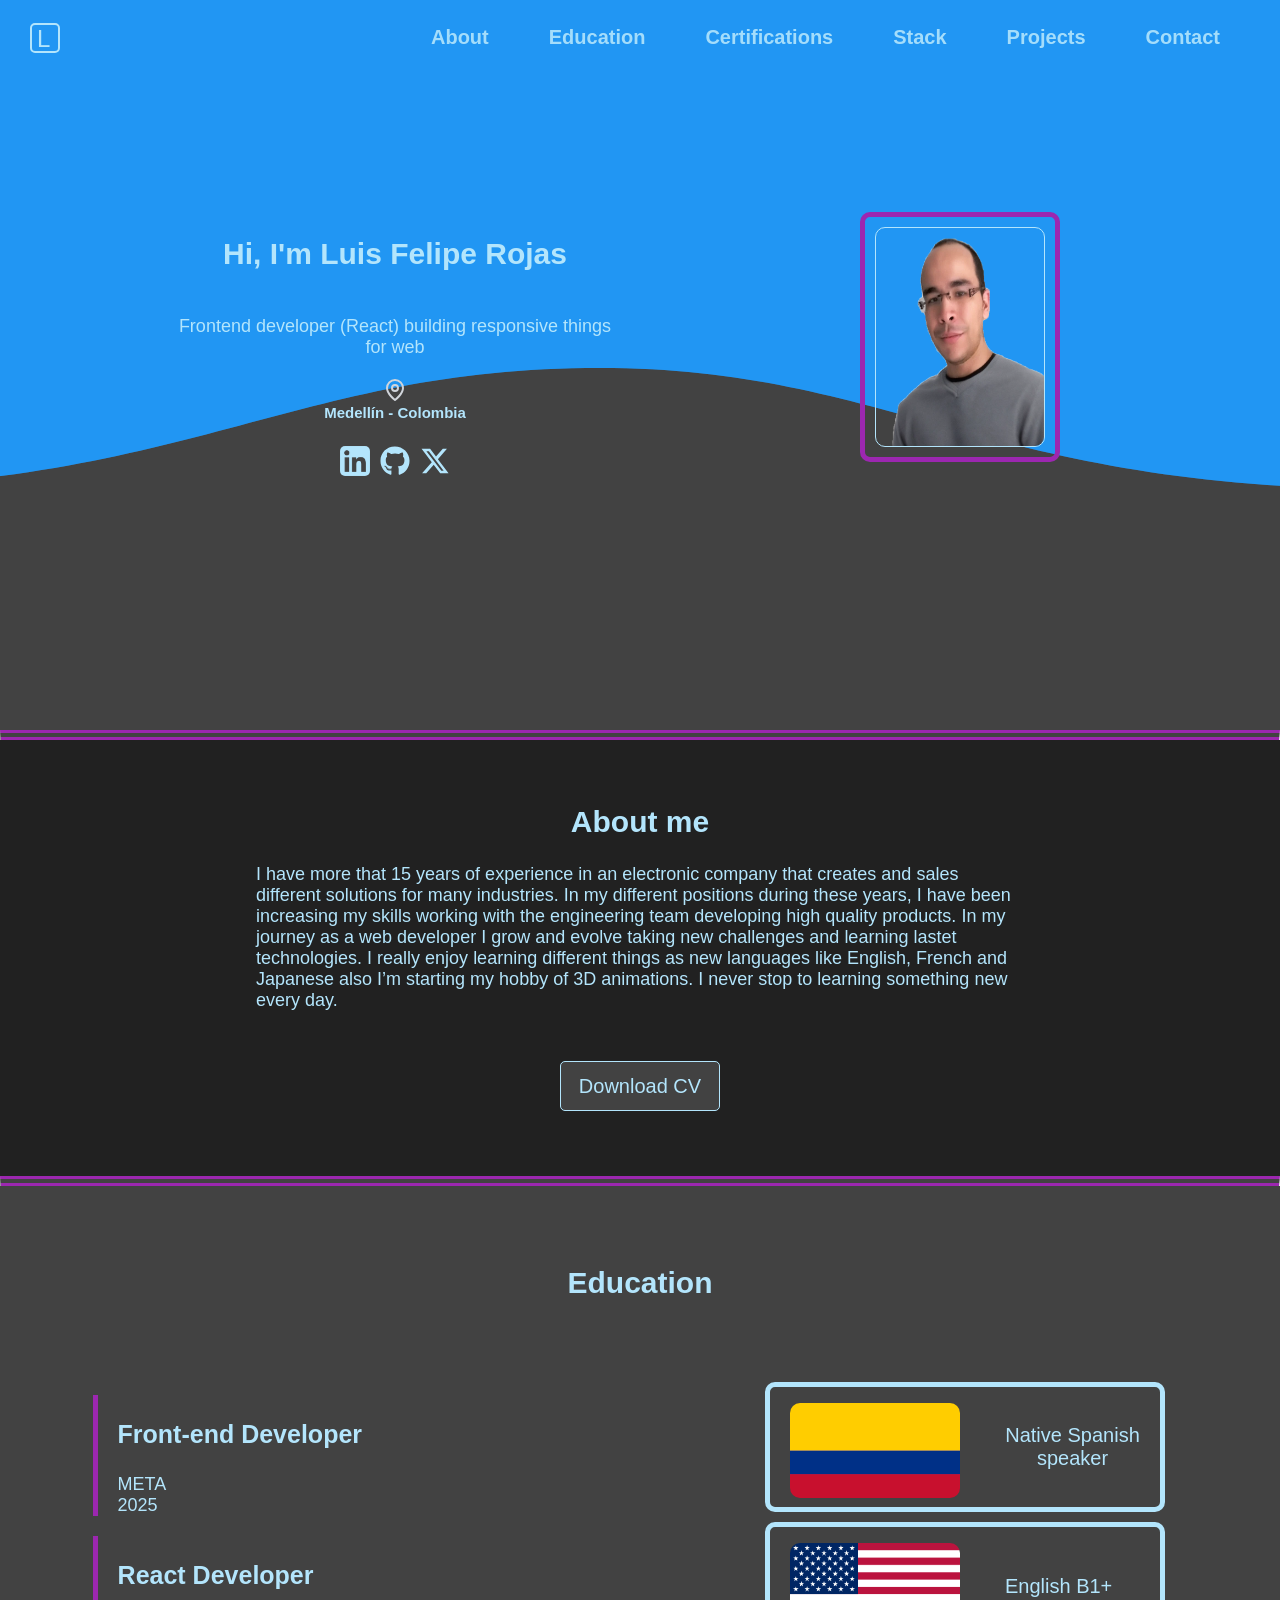
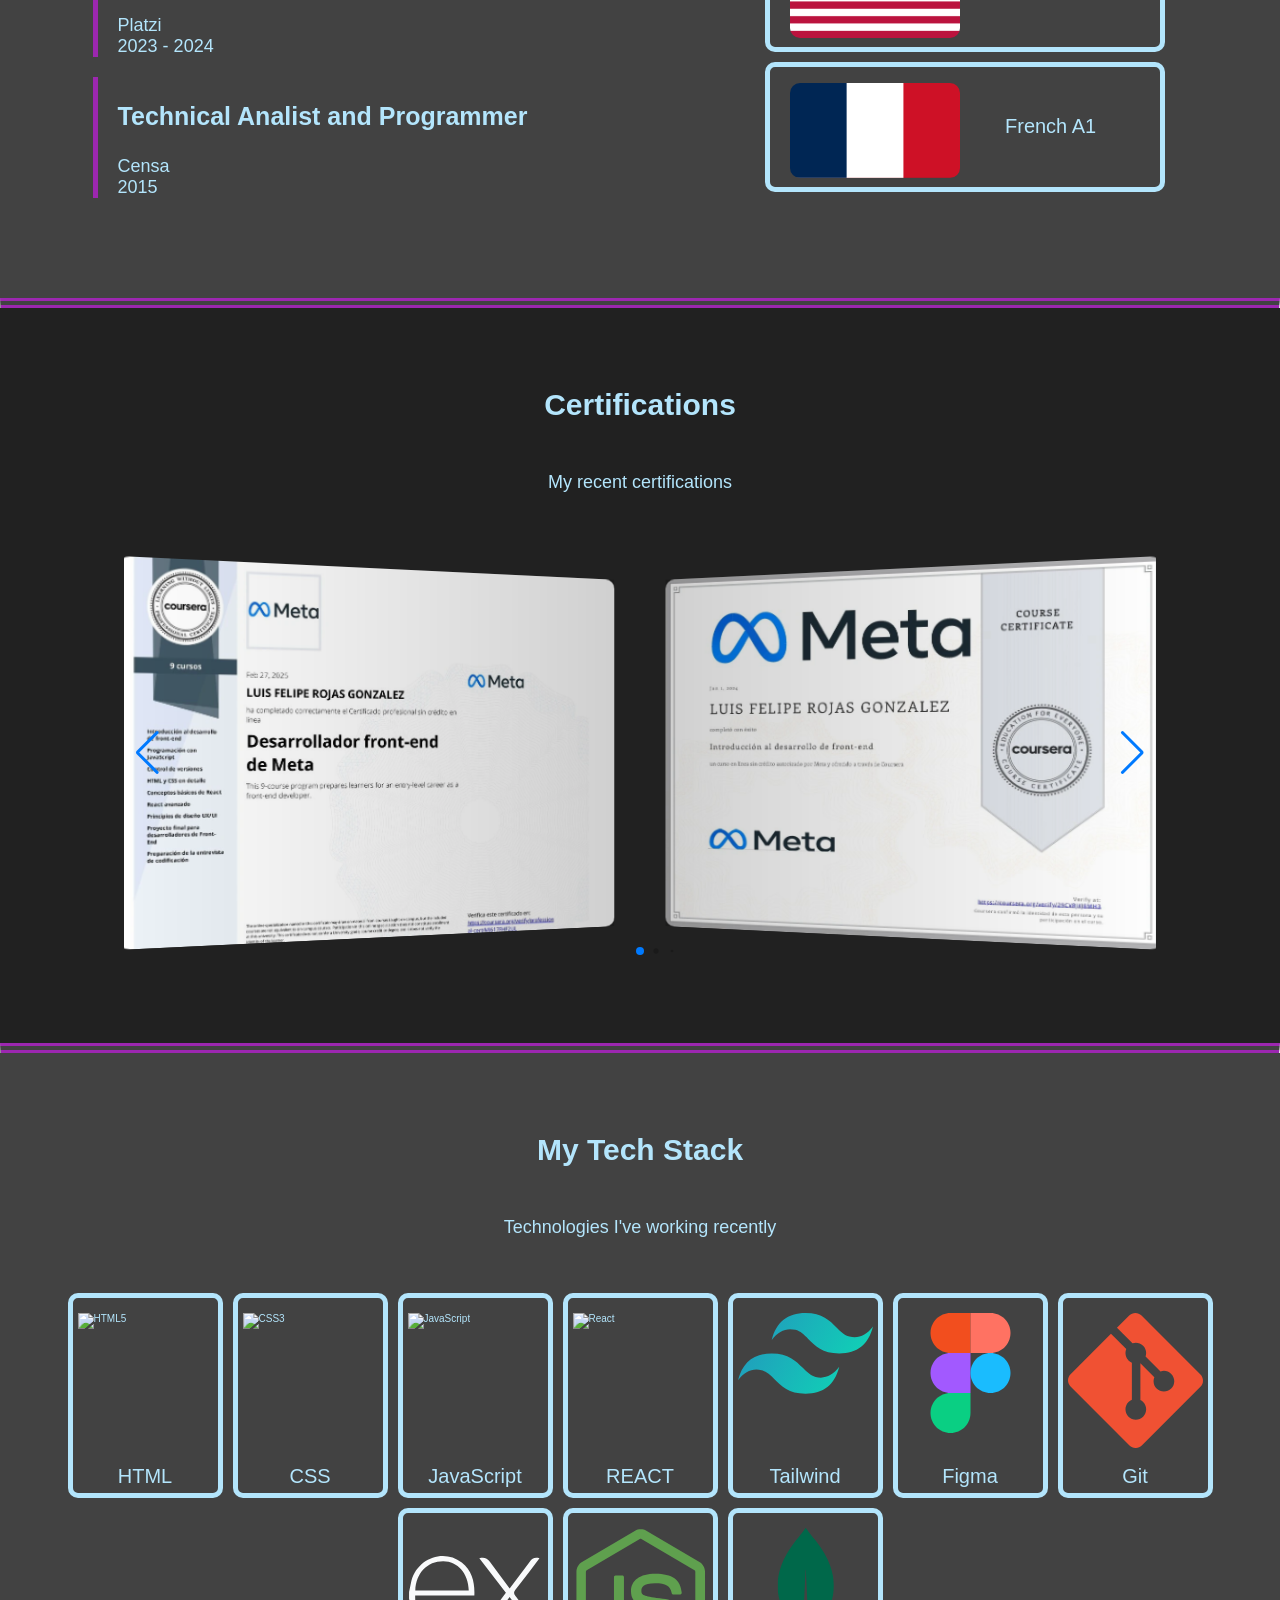
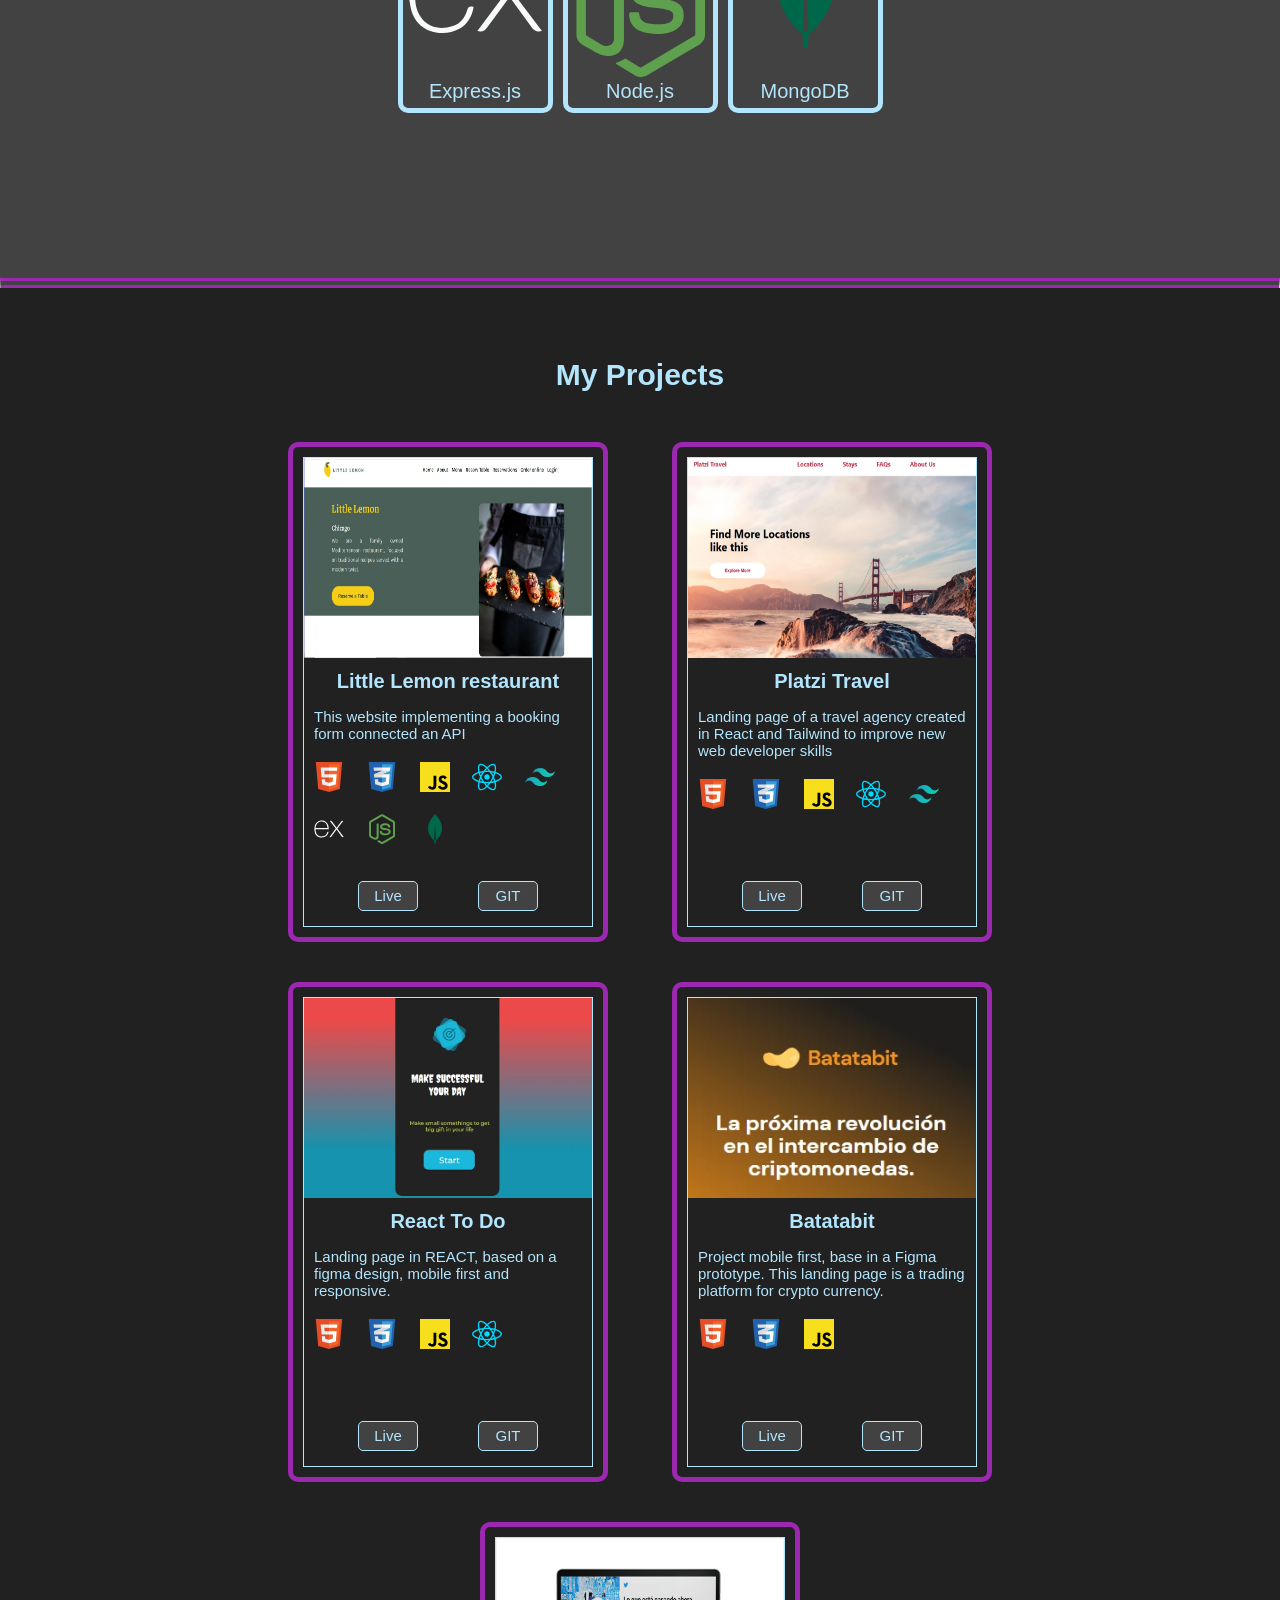
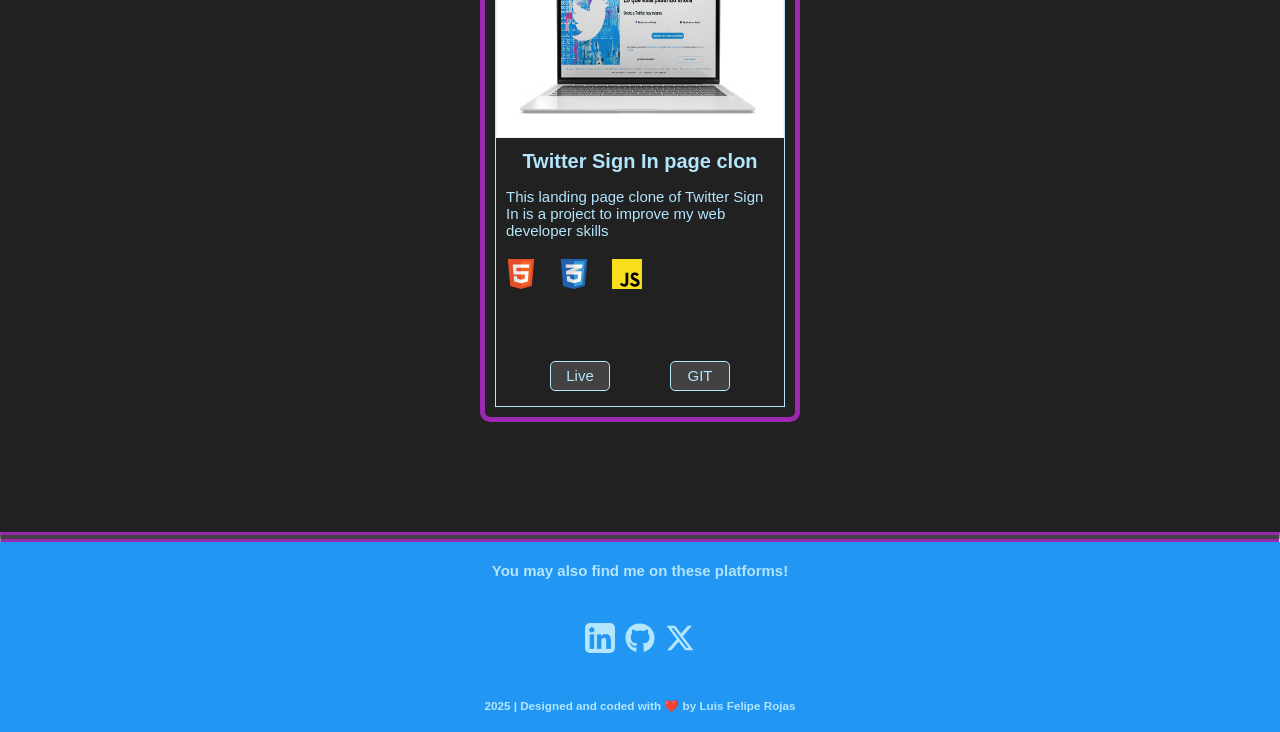
==== commit a82203e0: "update" ====
--- a/index.html
+++ b/index.html
@@ -104,8 +104,8 @@
           <div class="body--main_container-about_buttons">
             <button
               class="CV_Button"
-              href="./document/CV - Luis Felipe Rojas_Frontend Developer.pdf"
-              download="CV-Luis Felipe Rojas_Frontend Developer"
+              href="./document/CV-Luis_Felipe_Rojas_Frontend_Developer.pdf"
+              onclick="window.open('./document/CV-Luis_Felipe_Rojas_Frontend_Developer.pdf', '_blank')"
               >Download CV
             </button>
           </div>
--- a/css/styles-desktop.css
+++ b/css/styles-desktop.css
@@ -69,7 +69,7 @@
 
 /**************** start about **********************/
 .body--main_container-about p {
-    padding: 0 100px;
+    padding: 0 20vw;
 }
 /****************** end about **********************/
 
@@ -149,7 +149,7 @@
 
 /******************** start proyects ******************/
 .container-projects {
-    padding: 0 50px;
+    padding: 0 20vw;
 }
 
 /******************** end proyects ******************/
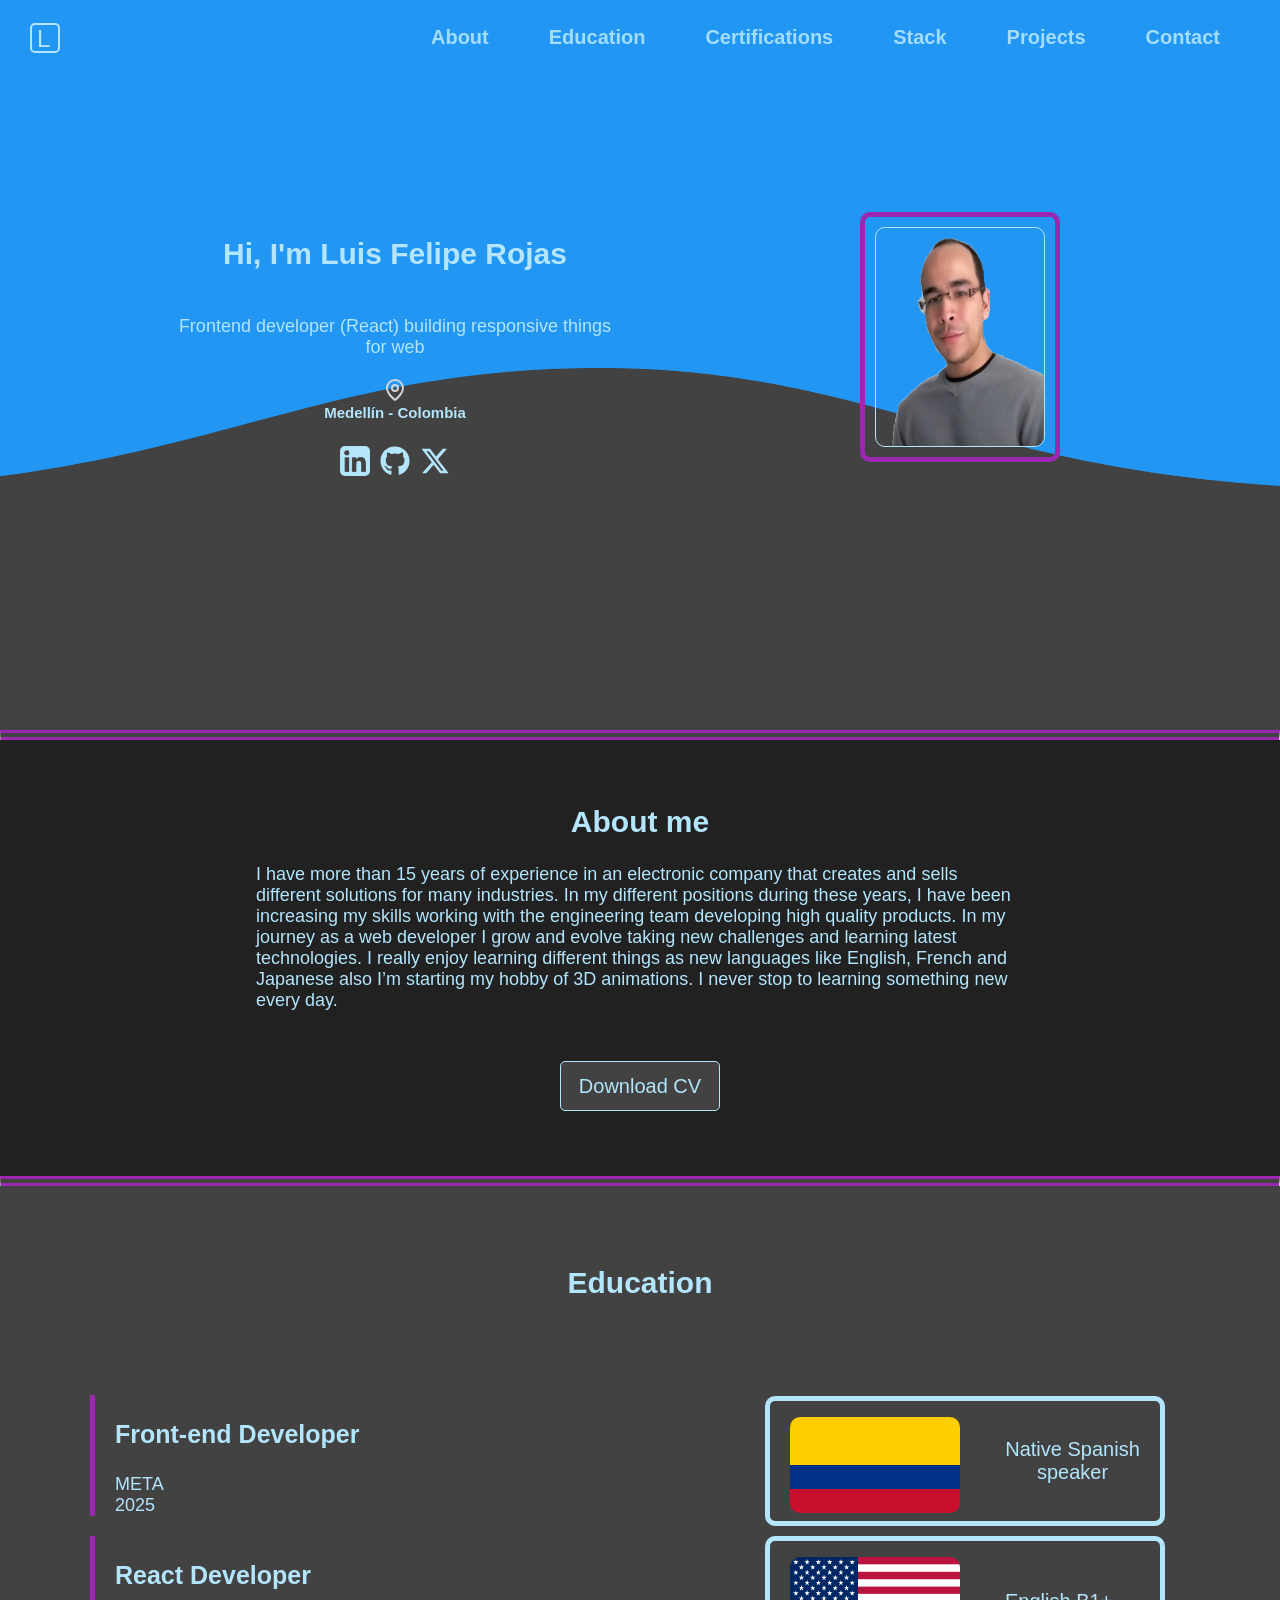
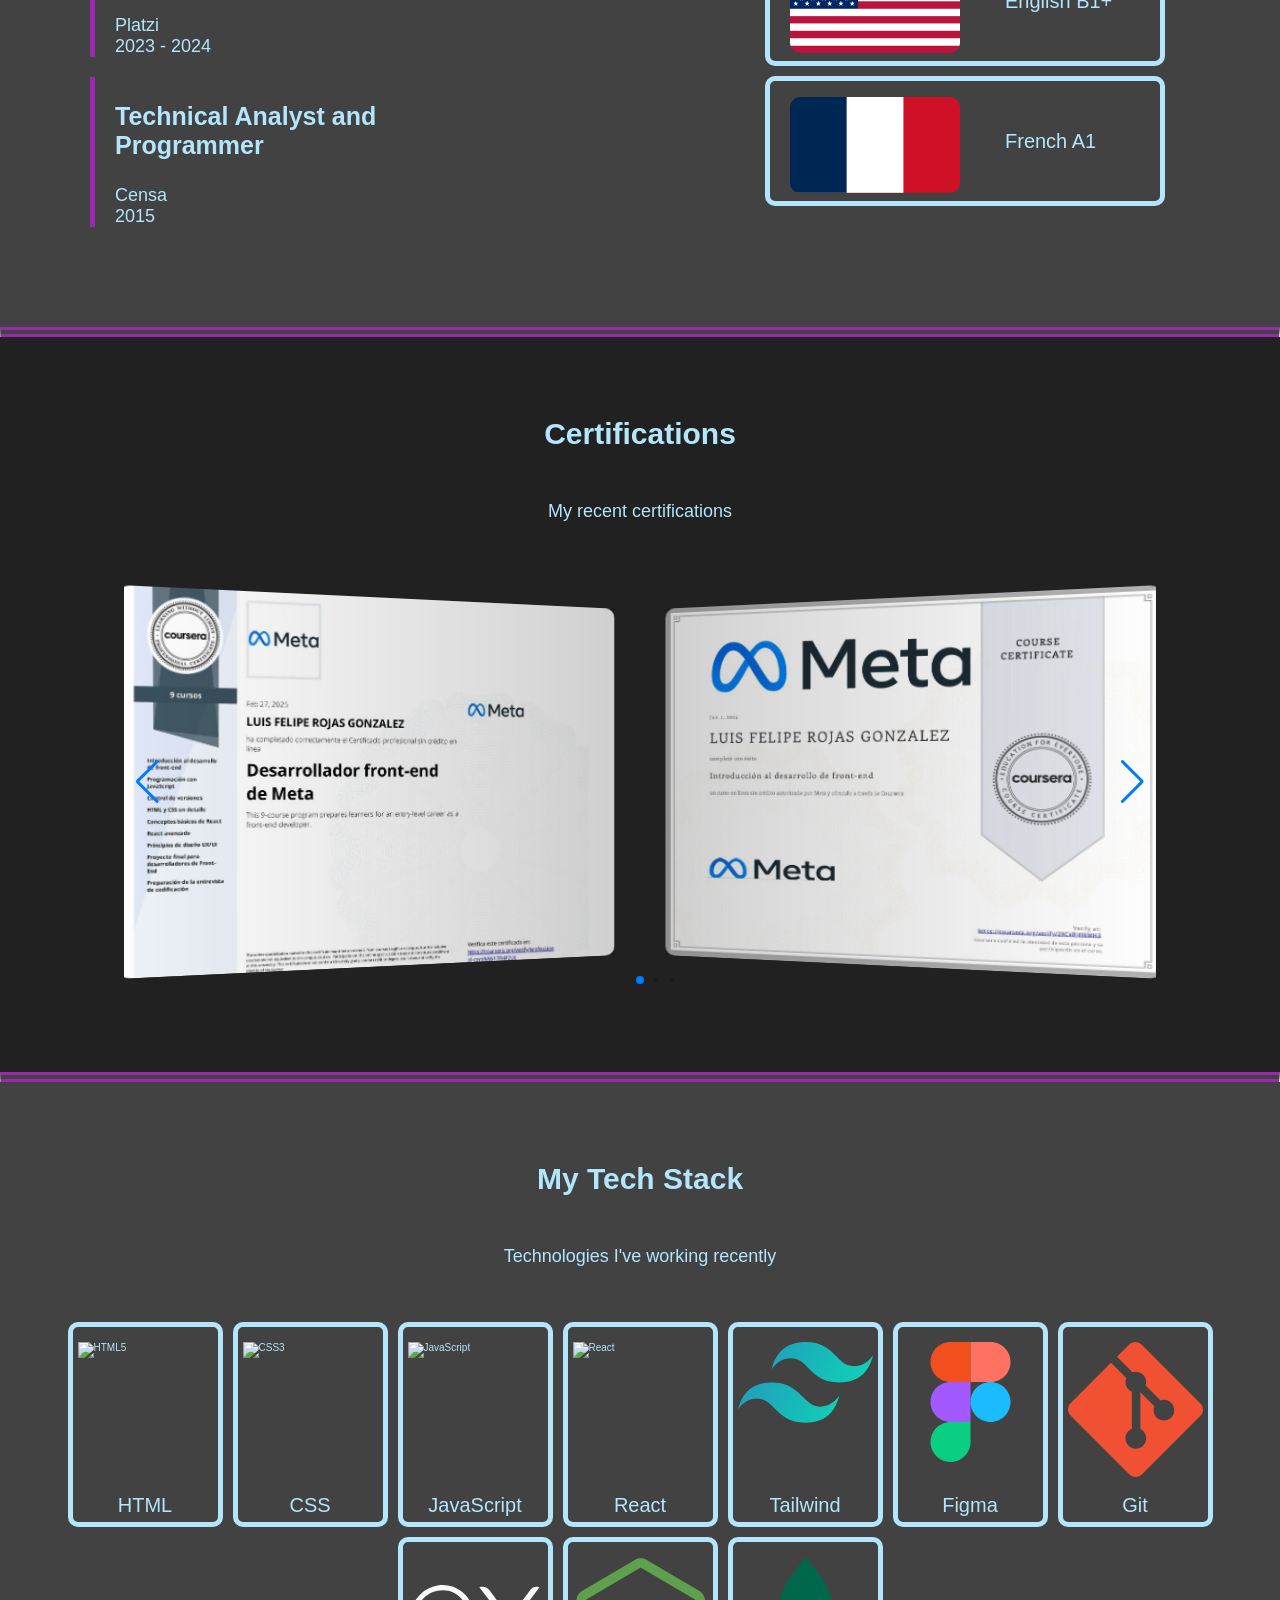
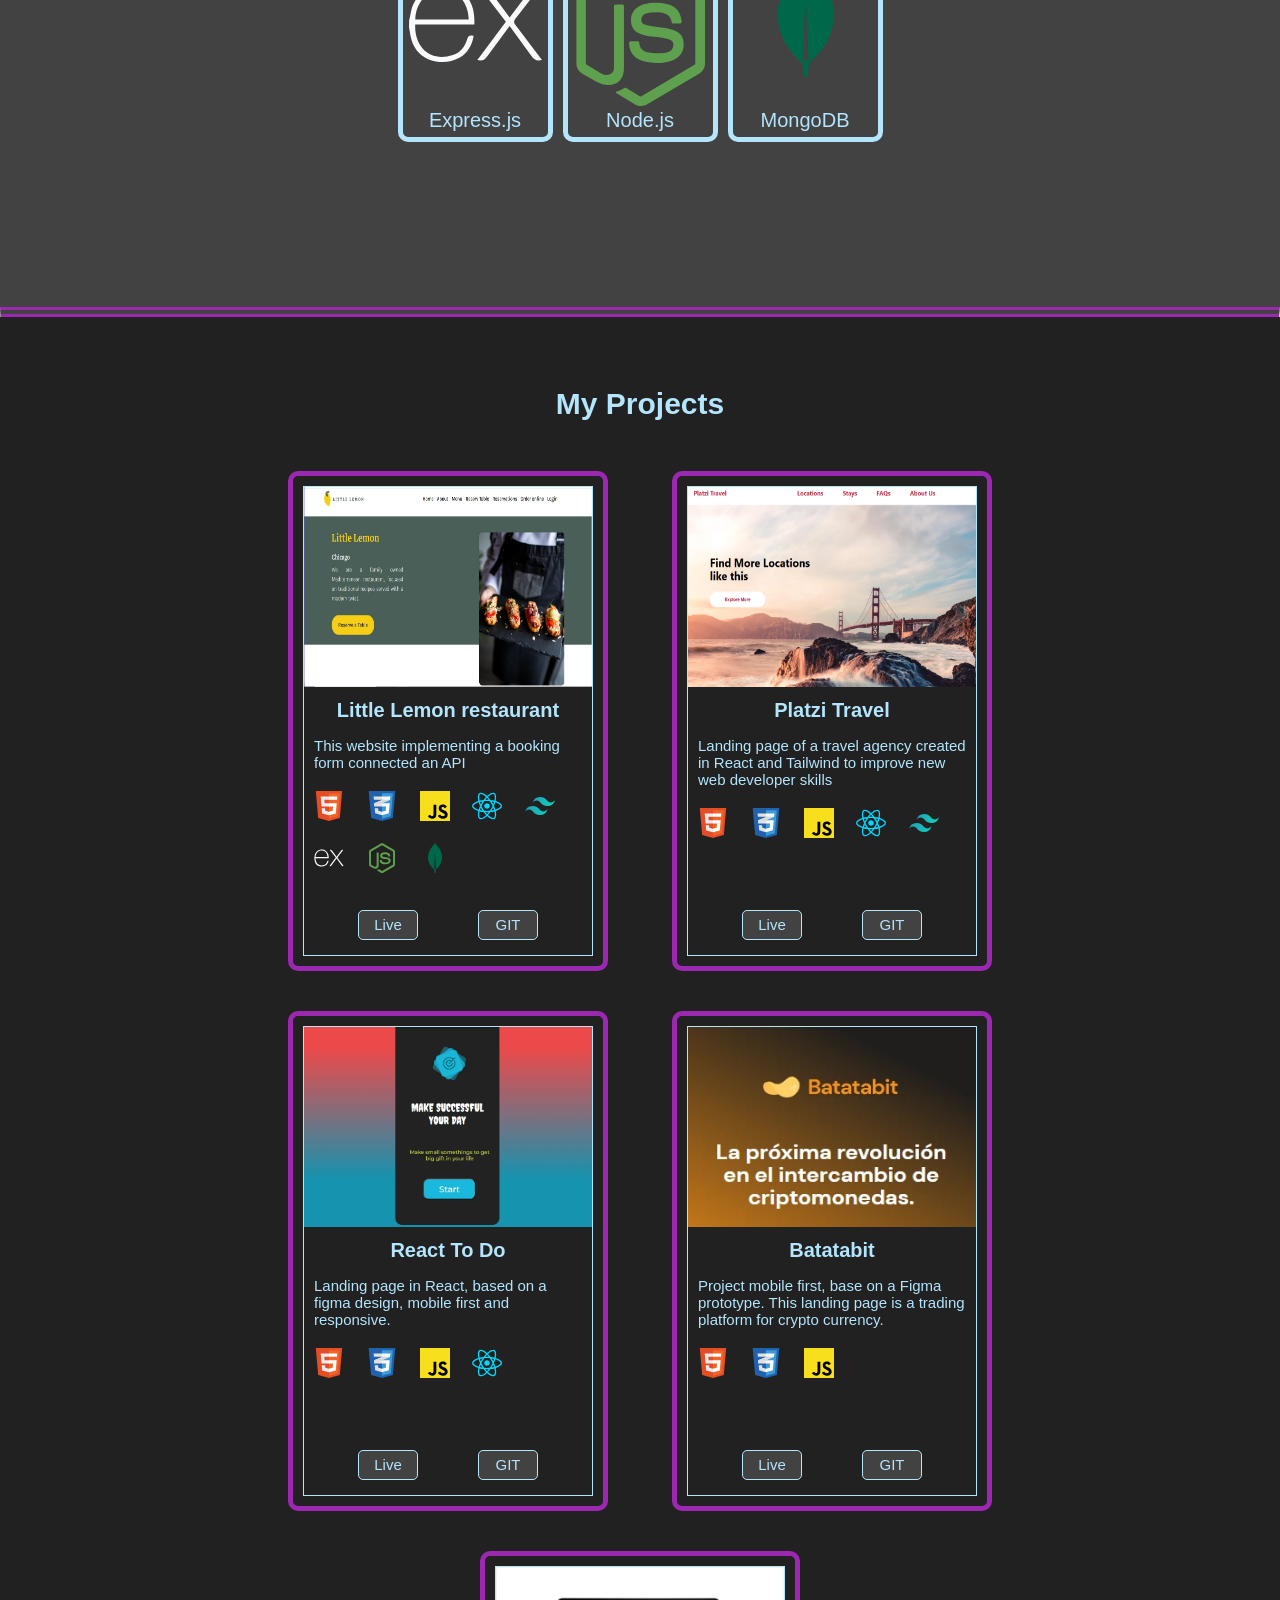
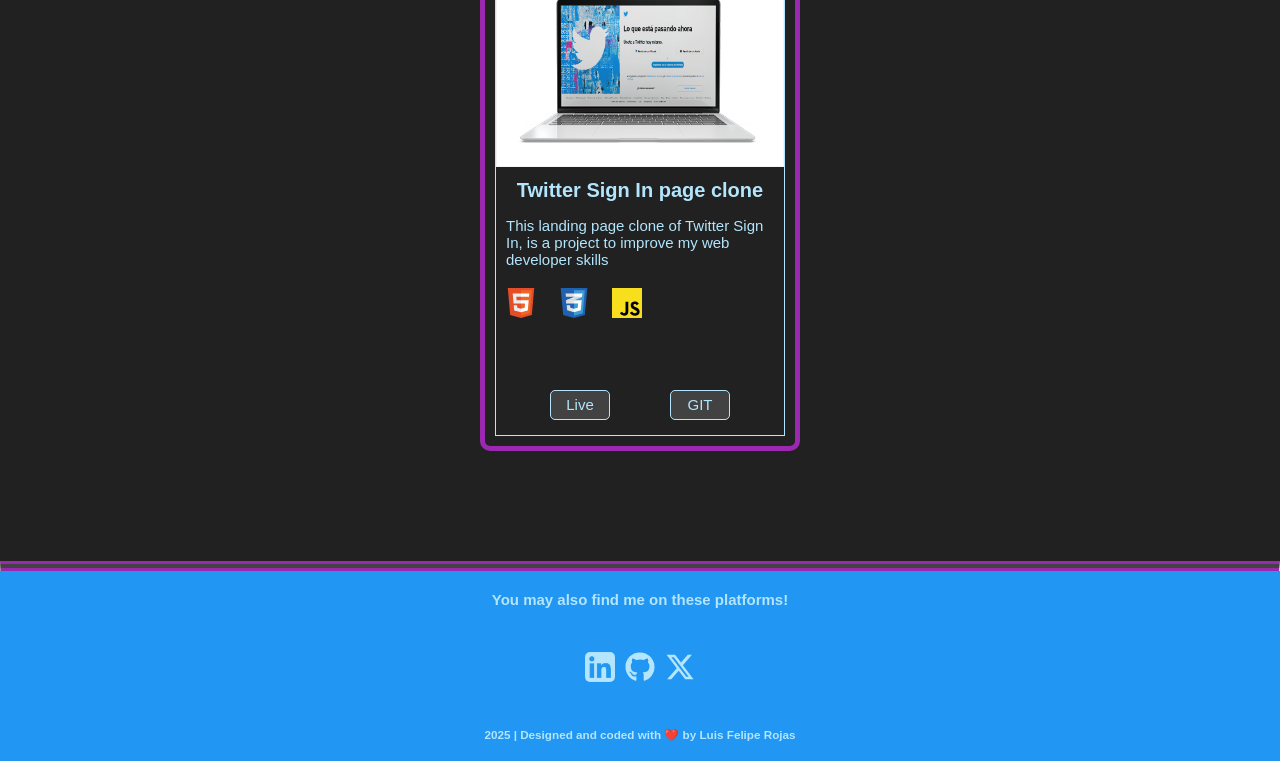
==== commit e779a39f: "Se ajusta la navegación" ====
--- a/index.html
+++ b/index.html
@@ -5,21 +5,27 @@
     <meta http-equiv="X-UA-Compatible" content="IE=edge" />
     <meta name="viewport" content="width=device-width, initial-scale=1.0" />
     <meta name="description" content="Luis Felipe Rojas Frontend Developer specializing in React. Passionate about building responsive, user-friendly web applications with modern technologies." />
+    <meta name="keywords" content="Frontend Developer, React, Web Development, Responsive Design, JavaScript, HTML, CSS, Portfolio, Luis Felipe Rojas" />
+    <meta property="og:title" content="Luis Felipe Rojas - Frontend Developer" />
+    <meta property="og:description" content="Luis Felipe Rojas Frontend Developer specializing in React. Passionate about building responsive, user-friendly web applications with modern technologies." />
+    <meta property="og:image" content="./assets/images/LFR-transparente.webp" />
+    <meta property="og:url" content="https://luisfeliperojasg.github.io/" />
+    <meta name="twitter:card" content="summary_large_image" />
+    <link rel="canonical" href="https://luisfeliperojasg.github.io/Portafolio/">
     <link rel="stylesheet" href="./css/styles-mobile.css" />
     <link rel="stylesheet" href="./css/styles-tablet.css" media="screen and (min-width: 768px)" />
     <link rel="stylesheet" href="./css/styles-desktop.css" media="screen and (min-width: 1024px)" />
     <link rel="icon" href="./assets/icons/code-solid.svg" class="rel" />
     <!-- Linking SwiperJS CSS -->
-    <link rel="stylesheet" href="https://cdn.jsdelivr.net/npm/swiper@11/swiper-bundle.min.css"
-/>
+    <link rel="stylesheet" href="https://cdn.jsdelivr.net/npm/swiper@11/swiper-bundle.min.css"/>
     <title>Luis Felipe Rojas</title>
   </head>
   <body>
-    <header class="header">
+    <header id="line-header" class="header">
       <div class="body--header-logo"><p>L</p></div>
       <nav class="body--header-bars_links">
         <ul>
-          <li><a href="#line-about">About</a></li>
+          <li><a href="#main">About</a></li>
           <li><a href="#line-education">Education</a></li>
           <li><a href="#line-certifications">Certifications</a></li>
           <li><a href="#line-stack">Stack</a></li>
@@ -90,12 +96,12 @@
         <section class="body--main_container-about">
           <h1>About me</h1>
           <p>
-            I have more that 15 years of experience in an electronic
-            company that creates and sales different solutions for many
+            I have more than 15 years of experience in an electronic
+            company that creates and sells different solutions for many
             industries. In my different positions during these years, I have
             been increasing my skills working with the engineering team
             developing high quality products. In my journey as a web developer I
-            grow and evolve taking new challenges and learning lastet
+            grow and evolve taking new challenges and learning latest
             technologies. I really enjoy learning different things as new
             languages like English, French and Japanese also I’m starting my
             hobby of 3D animations. I never stop to learning something new every
@@ -135,7 +141,7 @@
                   </p>
                 </div>
                 <div class="educationlist--item">
-                  <h2>Technical Analist and Programmer</h2>
+                  <h2>Technical Analyst and Programmer</h2>
                   <p>
                     Censa
                   </p>
@@ -260,7 +266,7 @@
                   alt="React"
                 />
               </figure>
-              <p>REACT</p>
+              <p>React</p>
             </article>
             <article class="stack_item">
               <figure>
@@ -343,12 +349,14 @@
                   <a
                   class="card_button"
                   href="https://luisfeliperojasg.github.io/littleLemon/"
+                  aria-label="View Little Lemon Restaurant website"
                   >
                   Live
                   </a>
                   <a
                     class="card_button"
                     href="https://github.com/LuisFelipeRojasG/littleLemon"
+                    aria-label="GitHub repository of Little Lemon Restaurant website"
                     >
                     GIT
                     </a>
@@ -385,12 +393,14 @@
                   <a
                     class="card_button"
                     href="https://luisfeliperojasg.github.io/platzitravel/"
+                    aria-label="View Platzi Travel website"
                     >
                     Live
                   </a>
                   <a
                     class="card_button"
                     href="https://github.com/LuisFelipeRojasG/platzitravel"
+                    aria-label="GitHub repository of Platzi Travel website"
                     >
                     GIT
                   </a>
@@ -412,7 +422,7 @@
                     <h1>React To Do</h1>
                   </header>
                   <p>
-                    Landing page in REACT, based on a figma
+                    Landing page in React, based on a figma
                     design, mobile first and responsive.
                   </p>
                   <figure>
@@ -426,12 +436,14 @@
                   <a
                     class="card_button"
                     href="https://luisfeliperojasg.github.io/todoMachine/"
+                    aria-label="View React To Do website"
                     >
                     Live
                   </a>
                   <a
                     class="card_button"
                     href="https://github.com/LuisFelipeRojasG/todoMachine"
+                    aria-label="GitHub repository of React To Do "
                     >
                     GIT
                   </a>
@@ -453,7 +465,7 @@
                     <h1>Batatabit</h1>
                   </header>
                   <p>
-                    Project mobile first, base in a Figma prototype. 
+                    Project mobile first, base on a Figma prototype. 
                     This landing page is a trading platform for crypto currency.
                   </p>
                   <figure>
@@ -466,12 +478,14 @@
                   <a
                     class="card_button"
                     href="https://luisfeliperojasg.github.io/mobile-first-batatabit/"
+                    aria-label="View Batatabit website"
                     >
                     Live
                     </a>
                   <a
                     class="card_button"
                     href="https://github.com/LuisFelipeRojasG/mobile-first-batatabit"
+                    aria-label="GitHub repository of Batatabit website"
                     >
                     GIT
                     </a>
@@ -487,10 +501,10 @@
                 </div>
                 <div class="projects_description">
                   <header>
-                    <h1>Twitter Sign In page clon</h1>
+                    <h1>Twitter Sign In page clone</h1>
                   </header>
                   <p>
-                    This landing page clone of Twitter Sign In is a project
+                    This landing page clone of Twitter Sign In, is a project
                     to improve my web developer skills
                   </p>
                   <figure>
@@ -503,12 +517,14 @@
                   <a
                     class="card_button"
                     href="https://luisfeliperojasg.github.io/twitter-clon/"
+                    aria-label="View Twitter Sign In page clon website"
                     >
                     Live
                     </a>
                   <a
                     class="card_button"
                     href="https://github.com/LuisFelipeRojasG/twitter-clon"
+                    aria-label="GitHub repository of Twitter Sign In page clon website"
                     >
                     GIT
                   </a>
--- a/css/styles-mobile.css
+++ b/css/styles-mobile.css
@@ -81,12 +81,13 @@
     list-style: none;
     text-align: center;
     margin: 30px 0;
-}
-
-.body--header-bars_links a{
     font-size: 2rem;
     font-weight: bold;
     text-decoration-style: none;
+}
+
+.body--header-bars_links a{
+    
     color: var(--secundary-text-blue);
 }
 
--- a/css/styles-desktop.css
+++ b/css/styles-desktop.css
@@ -27,6 +27,10 @@
 .body--header-bars_links ul li {
     width: auto;
     margin: 0 30px;
+}
+
+.body--header-bars_links ul li a:hover {
+    color: var(--paper-dark-secundary);
 }
 
 /************************ end Header ***************/
